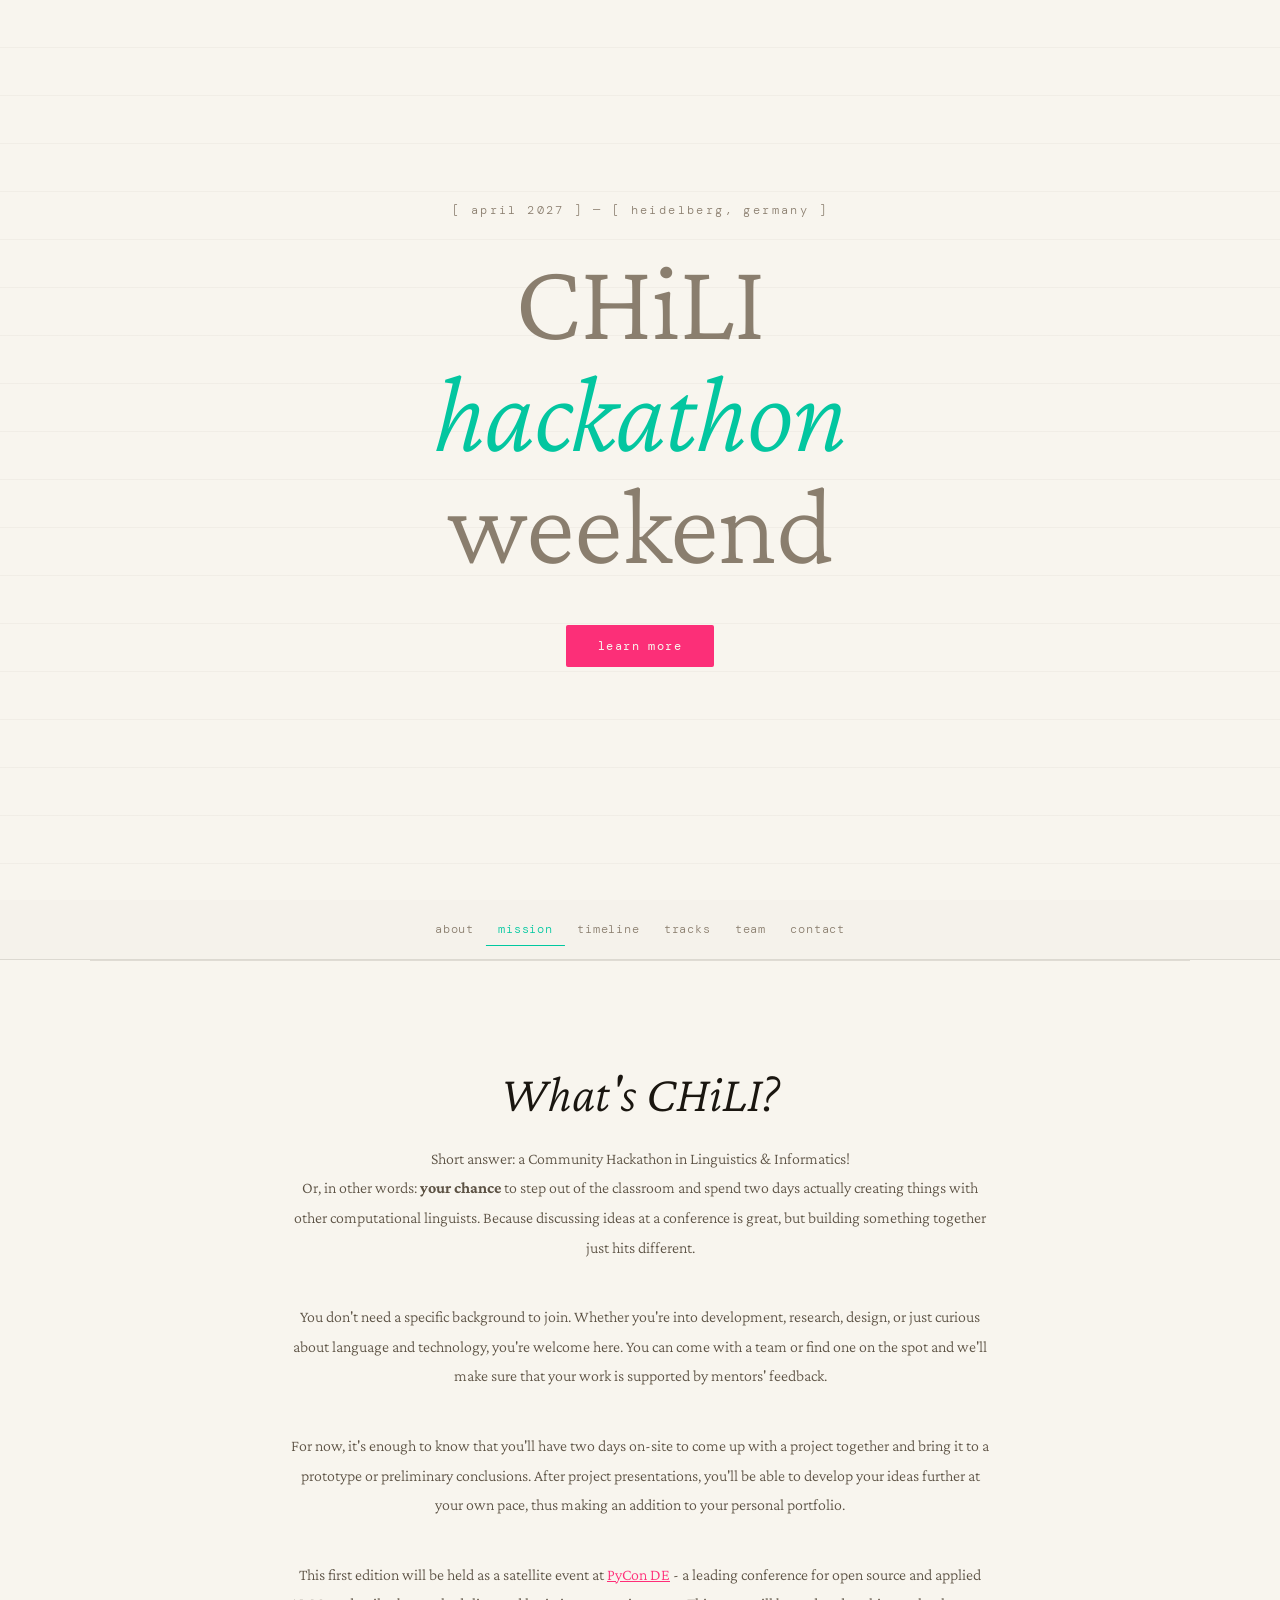
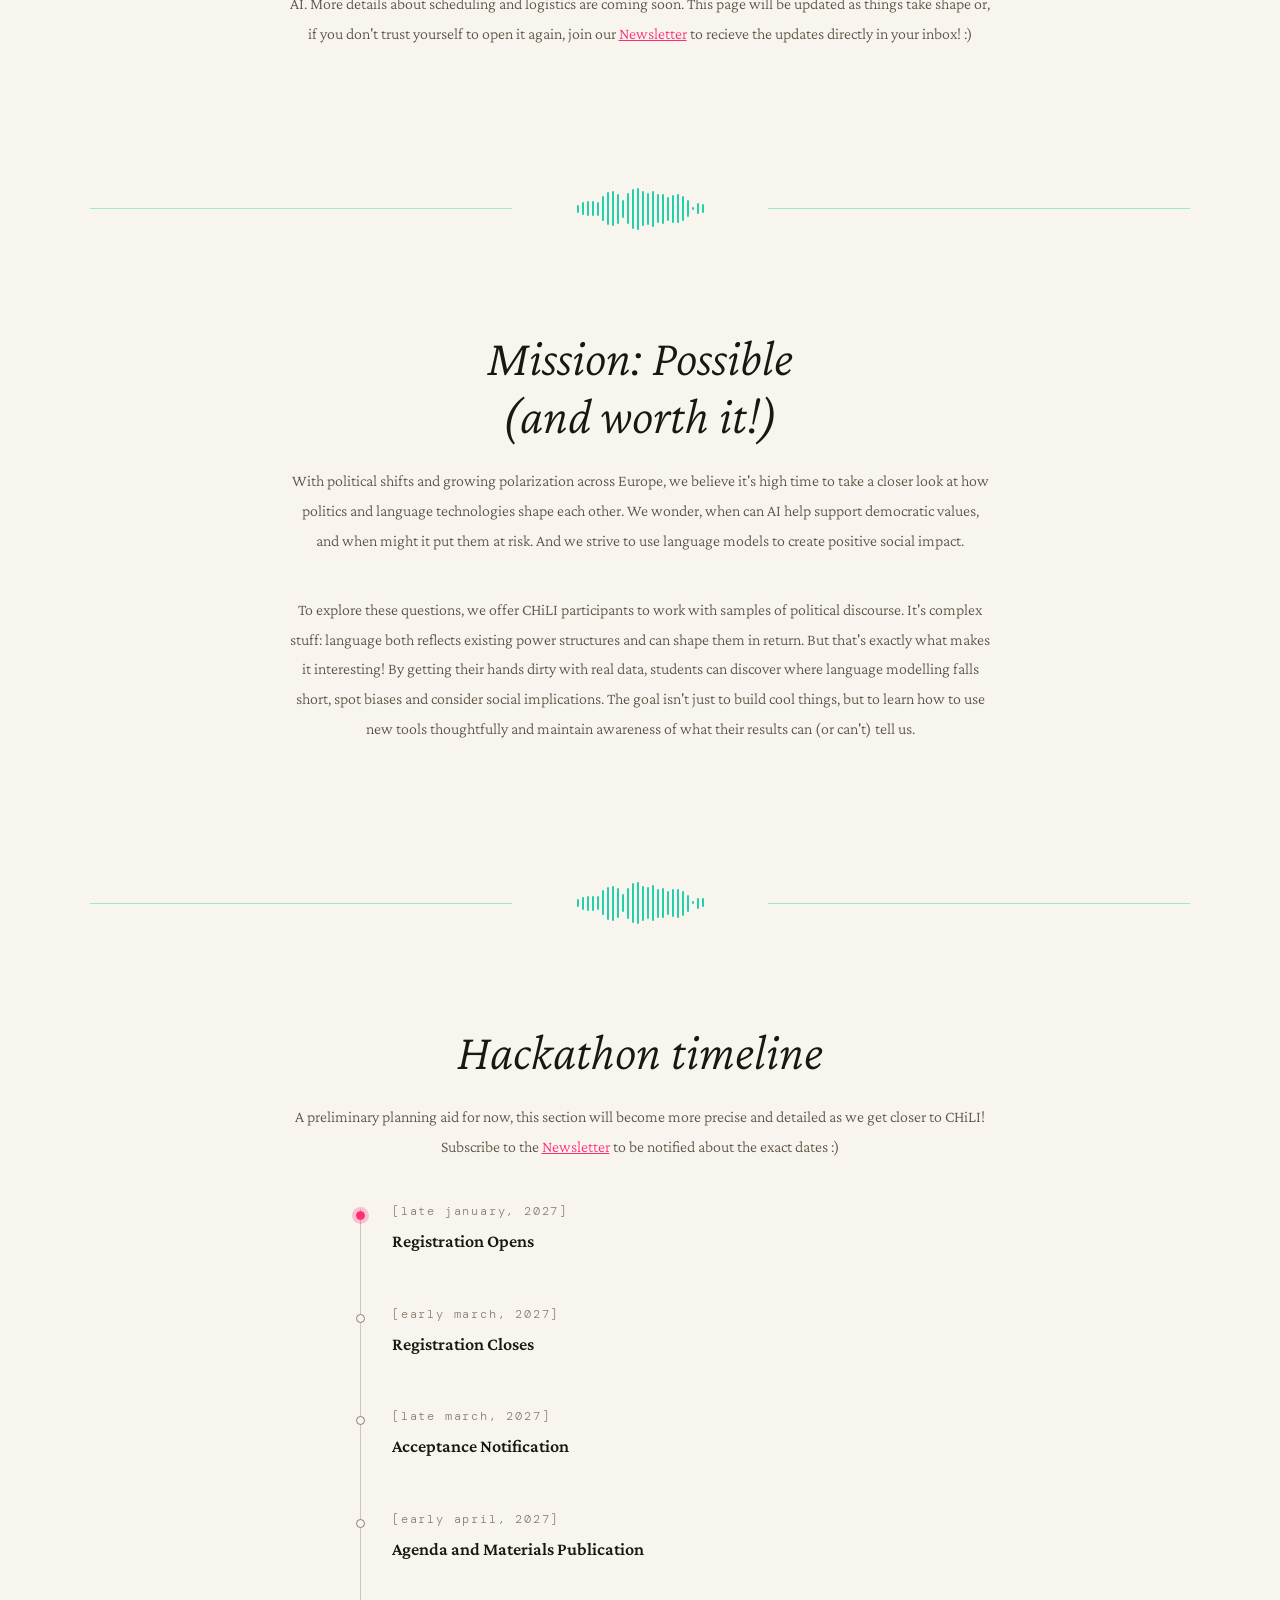
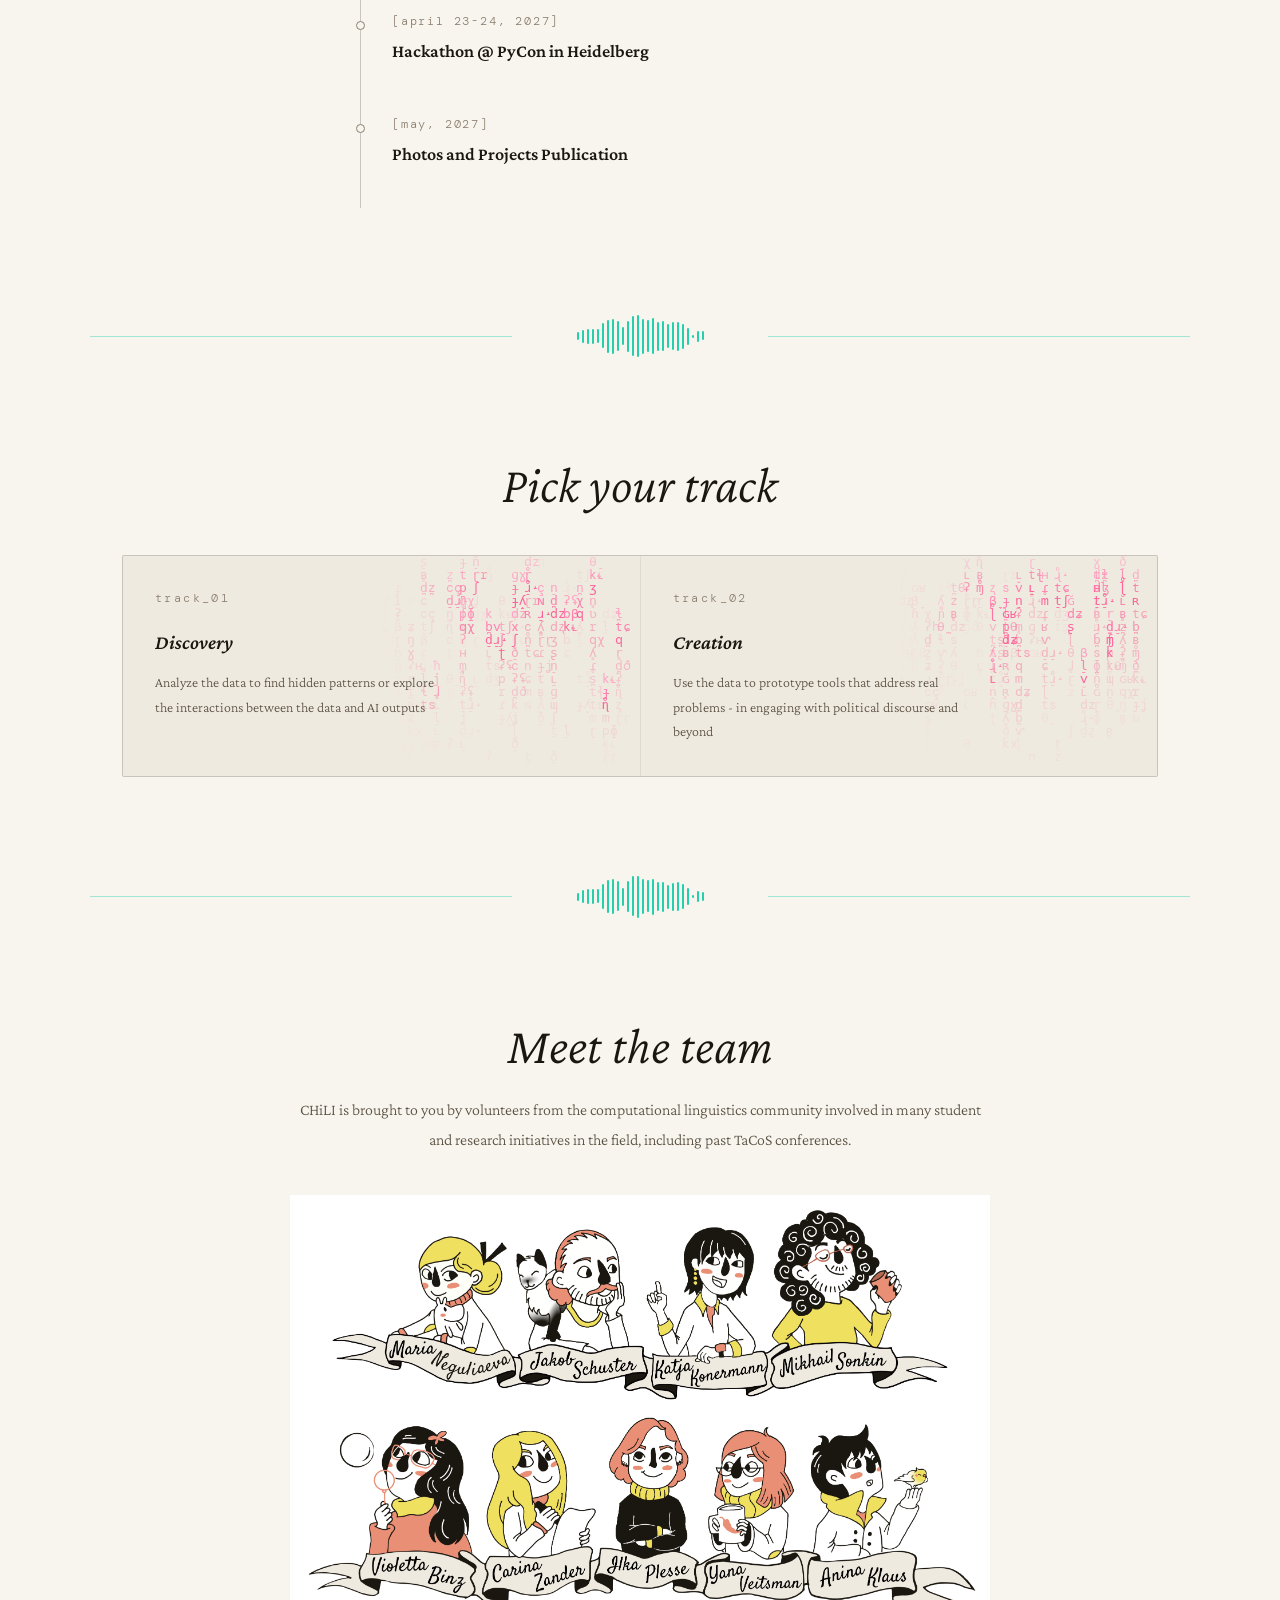
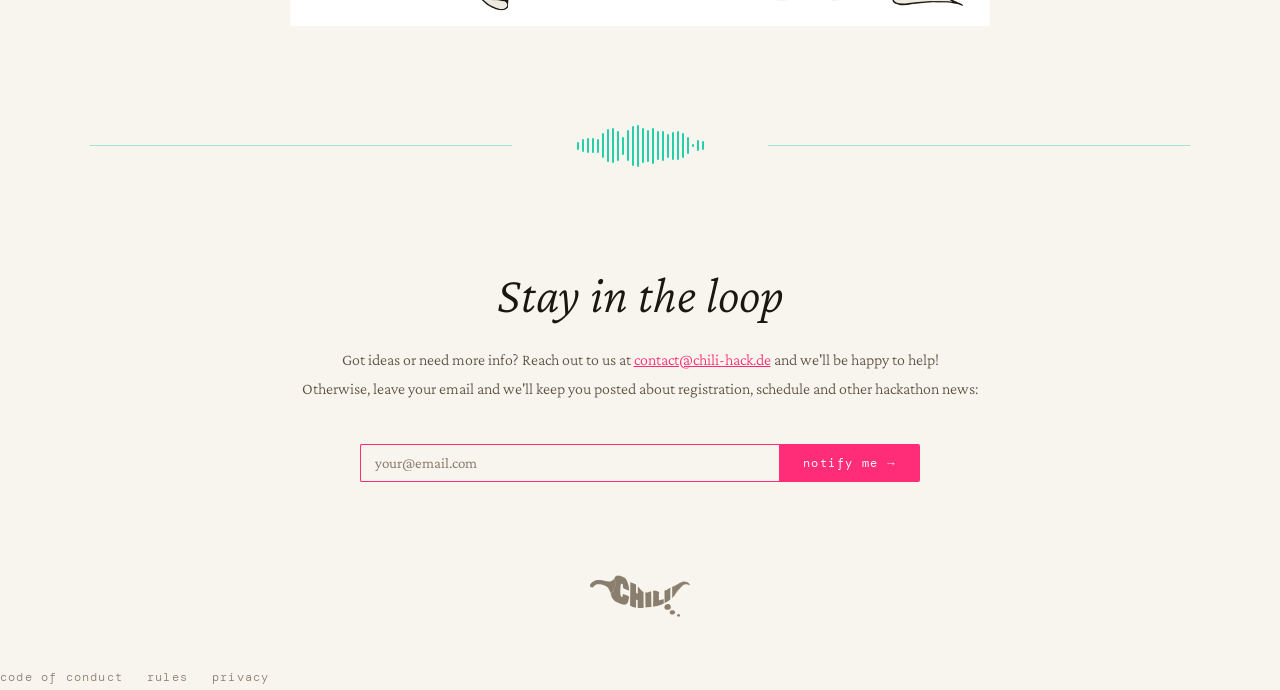
==== index.html @ 37ea011d "Element spacing" ====
<!DOCTYPE html>
<html lang="en">
<head>
<meta charset="UTF-8">
<meta name="viewport" content="width=device-width, initial-scale=1.0">
<title>CHILI 2027</title>
<link rel="icon" type="image/x-icon" href="images/favicon.png">
<link href="https://fonts.googleapis.com/css2?family=Crimson+Pro:ital,wght@0,300;0,400;0,600;1,300;1,400;1,600&family=DM+Mono:wght@300;400;500&display=swap" rel="stylesheet">
<link href="style.css" rel="stylesheet">
</head>
<body>
<!-- HERO -->
<div id="hero-landscape">
  <canvas id="waveCanvasLandscape"></canvas>

  <div class="hero-eyebrow">
    <span class="hero-eyebrow-text">[ April 2027 ] — [ Heidelberg, Germany ]</span>
  </div>
  <h1 class="hero-title-landscape">
    <span class="light-word">CHiLI</span><br>
    <span class="accent-word">hackathon</span><br>
    <span class="light-word">weekend</span>
  </h1>
<div class="hero-buttons">
    <!--button class="btn-primary" onclick="window.open('#', '_blank')">apply now</button-->
    <button class="btn-primary" onclick="document.getElementById('about').scrollIntoView({behavior:'smooth'})">learn more</button>
  </div>

</div>
<div id="hero-portrait">
  <canvas id="waveCanvasPortrait"></canvas>

  <div class="hero-eyebrow">
    <span class="hero-eyebrow-text">[ April 2027 ]<br>[ Heidelberg, Germany ]<br><br></span>
  </div>
  <h1 class="hero-title-portrait">
    <span class="light-word">CHiLI</span><br>
    <span class="accent-word">hackathon</span><br>
    <span class="light-word">weekend</span>
  </h1>
  <br><br>
<div class="hero-buttons">
    <!--button class="btn-primary" onclick="window.open('#', '_blank')">apply now</button-->
    <button class="btn-primary" onclick="document.getElementById('about').scrollIntoView({behavior:'smooth'})">learn more</button>
  </div>

</div>

<!-- NAV -->
<nav>
  <ul class="nav-links">
    <li><a href="#about">about</a></li>
    <li><a href="#mission">mission</a></li>
    <li><a href="#timeline">timeline</a></li>
    <li><a href="#challenges">tracks</a></li>
    <li><a href="#team">team</a></li>
    <!--li><a href="#judges">judges</a></li-->
    <!--li><a href="#sponsors">sponsors</a></li-->
    <!--li><a href="#faq">faq</a></li-->
    <li><a href="#newsletter">contact</a></li>
  </ul>
</nav>

<hr class="section-divider">

<!-- ABOUT -->
<section id="about">
  <!--span class="section-label">01 — about</span-->
  <h2 class="section-title">What's CHiLI?</h2>
  <p class="section-desc">
    Short answer: a Community Hackathon in Linguistics & Informatics! </br>
    Or, in other words: <b>your chance</b> to step out of the classroom and spend two days actually creating things with other computational linguists. Because discussing ideas at a conference is great, but building something together just hits different.
  </p>
  <p class="section-desc">
    You don't need a specific background to join. Whether you're into development, research, design, or just curious about language and technology, you're welcome here. You can come with a team or find one on the spot and we'll make sure that your work is supported by mentors' feedback.
  </p>
  <!--p class="section-desc">
    The selection of hackathon tasks will allow for both application-focused and research-focused projects. At the end, teams will share what they've been working on - whether it's a working prototype or research conclusions.
  </p-->
  <p class="section-desc">
    For now, it's enough to know that you'll have two days on-site to come up with a project together and bring it to a prototype or preliminary conclusions. After project presentations, you'll be able to develop your ideas further at your own pace, thus making an addition to your personal portfolio.
  </p>
  <p class="section-desc">
    This first edition will be held as a satellite event at <a class="text-link" href="https://pycon.de/">PyCon DE</a> - a leading conference for open source and applied AI. More details about scheduling and logistics are coming soon. This page will be updated as things take shape or, if you don't trust yourself to open it again, join our <a class="text-link" href="#newsletter">Newsletter</a> to recieve the updates directly in your inbox! :)
  </p>
</section>

<div class="wave-divider"><span class="wave-divider-line"></span><div class="wave-divider-bars"></div><span class="wave-divider-line"></span></div>

<!-- MISSION -->
<section id="mission">
  <!--span class="section-label">01 — about</span-->
  <h2 class="section-title">Mission: Possible<br>(and worth it!)</h2>
  <p class="section-desc">
    With political shifts and growing polarization across Europe, we believe it's high time to take a closer look at how politics and language technologies shape each other. We wonder, when can AI help support democratic values, and when might it put them at risk. And we strive to use language models to create positive social impact. 
  </p>
  <p class="section-desc">
    To explore these questions, we offer CHiLI participants to work with samples of political discourse. It's complex stuff: language both reflects existing power structures and can shape them in return. But that's exactly what makes it interesting! By getting their hands dirty with real data, students can discover where language modelling falls short, spot biases and consider social implications. The goal isn't just to build cool things, but to learn how to use new tools thoughtfully and maintain awareness of what their results can (or can't) tell us.
  </p>
</section>

<div class="wave-divider"><span class="wave-divider-line"></span><div class="wave-divider-bars"></div><span class="wave-divider-line"></span></div>


<!-- WHO -->
<!--section id="who">
  <span class="section-label">02 — who can participate</span>
  <h2 class="section-title">Built for builders<br><em style="font-weight:300;color:var(--muted2)">of all kinds</em></h2>
  <p class="section-desc">We welcome anyone passionate about language and technology. No prior hackathon experience required.</p>
  <div class="who-cards">
    <div class="who-card">
      <div class="who-card-glyph">/lɪŋ/</div>
      <div class="who-card-title">Linguists</div>
      <div class="who-card-desc">Phonologists, syntacticians, field workers — your domain knowledge shapes the most grounded solutions.</div>
    </div>
    <div class="who-card">
      <div class="who-card-glyph">NLP()</div>
      <div class="who-card-title">Developers</div>
      <div class="who-card-desc">ML engineers, full-stack, data scientists — bring the computational power to make ideas real.</div>
    </div>
    <div class="who-card">
      <div class="who-card-glyph">∂x/∂t</div>
      <div class="who-card-title">Researchers</div>
      <div class="who-card-desc">Academia and industry researchers who want to prototype and test ideas beyond the lab.</div>
    </div>
    <div class="who-card">
      <div class="who-card-glyph">UX ↔</div>
      <div class="who-card-title">Designers</div>
      <div class="who-card-desc">Human-centred designers who can make language technology usable by the people it serves.</div>
    </div>
  </div>
</section>

<hr class="section-divider"-->

<!-- TIMELINE -->
<section id="timeline">
  <h2 class="section-title">Hackathon timeline</h2>
  <p class="section-desc">A preliminary planning aid for now, this section will become more precise and detailed as we get closer to CHiLI! <br> Subscribe to the <a class="text-link" href="#newsletter">Newsletter</a> to be notified about the exact dates :)</p>
  <!--div class="timeline-item active">
      <div class="timeline-date">[Month DD, YYYY]</div>
      <div class="timeline-title">Team Formation Deadline</div>
      <div class="timeline-desc">Solo applicants will be matched with complementary teammates. Teams of 2–4.</div>
      <div class="timeline-badge">now open</div>
  </div-->
  <div class="timeline">
    <div class="timeline-item past">
      <div class="timeline-date">[late January, 2027]</div>
      <div class="timeline-title">Registration Opens</div>
      <!--div class="timeline-desc">Registration portal goes live. Early applicants get priority review.</div-->
    </div>
    <div class="timeline-item">
      <div class="timeline-date">[early March, 2027]</div>
      <div class="timeline-title">Registration Closes</div>
      <!--div class="timeline-desc">Final acceptance notifications sent within 5 business days.</div-->
    </div>
    <div class="timeline-item">
      <div class="timeline-date">[late March, 2027]</div>
      <div class="timeline-title">Acceptance Notification</div>
    </div>
    <div class="timeline-item">
      <div class="timeline-date">[early April, 2027]</div>
      <div class="timeline-title">Agenda and Materials Publication</div>
    </div>
    <div class="timeline-item">
      <div class="timeline-date">[April 23-24, 2027]</div>
      <div class="timeline-title">Hackathon @ PyCon in Heidelberg</div>
    </div>
    <div class="timeline-item">
      <div class="timeline-date">[May, 2027]</div>
      <div class="timeline-title">Photos and Projects Publication</div>
    </div>
  </div>
</section>

<div class="wave-divider"><span class="wave-divider-line"></span><div class="wave-divider-bars"></div><span class="wave-divider-line"></span></div>

<!-- CHALLENGES -->
<section id="challenges">
  <h2 class="section-title">Pick your track</h2>
  <!--p class="section-desc">Two challenge tracks. One 48-hour window. Teams choose one track to compete in.</p-->
  <p class="section-desc"></p> <!-- for proper spacing -->
  <div class="challenges-grid">
    <div class="challenge-card">
      <canvas class="ipa-rain-canvas" id="ipaCanvas"></canvas>
      <div class="card-content">
      <div class="challenge-num">track_01</div>
      <div class="challenge-title">Discovery</div>
      <div class="challenge-desc">Analyze the data to find hidden patterns or explore the interactions between the data and AI outputs</div>
      </div>
    </div>
    <div class="challenge-card">
      <canvas class="ipa-rain-canvas" id="ipaCanvas"></canvas>
      <div class="card-content">
      <div class="challenge-num">track_02</div>
      <div class="challenge-title">Creation</div>
      <div class="challenge-desc">Use the data to prototype tools that address real problems - in engaging with political discourse and beyond</div>
      </div>
    </div>
  </div>
</section>


<div class="wave-divider"><span class="wave-divider-line"></span><div class="wave-divider-bars"></div><span class="wave-divider-line"></span></div>

<!-- TEAM -->
<section id="team">
  <h2 class="section-title">Meet the team</h2>
  <p class="section-desc">CHiLI is brought to you by volunteers from the computational linguistics community involved in many student and research initiatives in the field, including past TaCoS conferences.</p>
  <img class="team-portrait" src="images/team.png">
</section>

<div class="wave-divider"><span class="wave-divider-line"></span><div class="wave-divider-bars"></div><span class="wave-divider-line"></span></div>

<!-- JUDGES -->
<!--section id="judges">
  <span class="section-label">05 — judges & mentors</span>
  <h2 class="section-title">Meet the panel</h2>
  <p class="section-desc">Industry leaders who will mentor teams during the event and evaluate final submissions.</p>
  <div class="judges-grid">
    <div class="judge-card">
      <div class="judge-avatar">AB</div>
      <div class="judge-name">[Name]</div>
      <div class="judge-role">[Title]</div>
      <div class="judge-company">[Company]</div>
    </div>
    <div class="judge-card">
      <div class="judge-avatar">CD</div>
      <div class="judge-name">[Name]</div>
      <div class="judge-role">[Title]</div>
      <div class="judge-company">[Company]</div>
    </div>
    <div class="judge-card">
      <div class="judge-avatar">EF</div>
      <div class="judge-name">[Name]</div>
      <div class="judge-role">[Title]</div>
      <div class="judge-company">[Company]</div>
    </div>
    <div class="judge-card">
      <div class="judge-avatar">GH</div>
      <div class="judge-name">[Name]</div>
      <div class="judge-role">[Title]</div>
      <div class="judge-company">[Company]</div>
    </div>
    <div class="judge-card">
      <div class="judge-avatar">IJ</div>
      <div class="judge-name">[Name]</div>
      <div class="judge-role">[Title]</div>
      <div class="judge-company">[Company]</div>
    </div>
  </div>
</section>

<div class="wave-divider"><span class="wave-divider-line"></span><div class="wave-divider-bars"></div><span class="wave-divider-line"></span></div-->

<!-- SPONSORS -->
<!--section id="sponsors">
  <h2 class="section-title">Made possible by</h2>
  <p class="section-desc">Interested in sponsoring? <a href="mailto:sponsors@event.com" style="color:var(--accent);text-decoration:none;">Get in touch →</a></p>
  <div class="judges-grid">
    <div class="judge-card">
      <div class="judge-avatar">A</div>
      <div class="judge-name">[Sponsor Name]</div>
      <div class="judge-role">[Sub title]</div>
      <div class="judge-company"><a href="#" style="color:var(--accent);text-decoration:none;">website →</a></div>
    </div>
    <div class="judge-card">
      <div class="judge-avatar">B</div>
      <div class="judge-name">[Sponsor Name]</div>
      <div class="judge-role">[Sub title]</div>
      <div class="judge-company"><a href="#" style="color:var(--accent);text-decoration:none;">website →</a></div>
    </div>
    <div class="judge-card">
      <div class="judge-avatar">C</div>
      <div class="judge-name">[Sponsor Name]</div>
      <div class="judge-role">[Sub title]</div>
      <div class="judge-company"><a href="#" style="color:var(--accent);text-decoration:none;">website →</a></div>
    </div>
    <div class="judge-card">
      <div class="judge-avatar">D</div>
      <div class="judge-name">[Sponsor Name]</div>
      <div class="judge-role">[Sub title]</div>
      <div class="judge-company"><a href="#" style="color:var(--accent);text-decoration:none;">website →</a></div>
    </div>
  </div>
</section>

<div class="wave-divider"><span class="wave-divider-line"></span><div class="wave-divider-bars"></div><span class="wave-divider-line"></span></div-->

<!-- FAQ -->
<!--section id="faq">
  <h2 class="section-title">Questions</h2>
  <div class="faq-block">
  <ul class="faq-list">
    <details><summary class="faq-q">Is this event free to attend?</summary><p class="faq-a">Yes — participation is completely free. Food, drinks, and swag will be provided for the duration of the event.</p></details>
    <details><summary class="faq-q">Who can participate?</summary><p class="faq-a">Anyone [describe eligibility — e.g. students, professionals, global, age limit]. No prior hackathon experience needed.</p></details>
    <details><summary class="faq-q">What's the team size?</summary><p class="faq-a">Teams of 2 to 4 participants. Solo participants will have the option to join a team during the team-building session at kickoff.</p></details>
    <details><summary class="faq-q">Can I work on a pre-existing project?</summary><p class="faq-a">No — all work must start after the opening ceremony. You may use open-source libraries and frameworks, but the core project must be new.</p></details>
    <details><summary class="faq-q">Is there travel reimbursement?</summary><p class="faq-a">[Yes/No/Partial] — [details on reimbursement policy and how to apply if applicable].</p></details>
    <details><summary class="faq-q">What should I bring?</summary><p class="faq-a">Your laptop, charger, headphones, and any hardware you'd like to work with. Overnight sleeping arrangements [are/are not] available — bring a pillow and blanket if you plan to stay.</p></details>
    <details><summary class="faq-q">How will projects be judged?</summary><p class="faq-a">Projects are scored on: Technical implementation · Impact & novelty · Design & UX · Presentation quality. Judges will review all submissions before live demos from the top teams.</p></details>
    <details><summary class="faq-q">Still have questions?</summary><p class="faq-a">Reach out at <a href="mailto:hello@event.com" style="color:var(--accent);text-decoration:none;">hello@event.com</a> or join our community channel [link].</p></details>
  </ul></div>
</section>

<div class="wave-divider"><span class="wave-divider-line"></span><div class="wave-divider-bars"></div><span class="wave-divider-line"></span></div-->

<!-- Newsletter -->
<section id="newsletter" class="final_section">
  <h2 class="section-title">Stay in the loop</h2>
  <p class="section-desc">
    Got ideas or need more info? Reach out to us at <u><a class="text-link">contact@chili-hack.de</a></u> and we'll be happy to help!
    <br>
    Otherwise, leave your email and we'll keep you posted about registration, schedule and other hackathon news:
  </p>
  <form action="https://app.keila.io/forms/nfrm_K36m8jRw" class="newsletter-form" action="https://formspree.io/f/xxxxxxxx" method="POST">
    <input class="newsletter-input" autocomplete="email" id="contact_email" name="contact[email]" placeholder="your@email.com" type="email" required/>
    <button class="newsletter-btn" type="submit">notify me →</button>
  </form>
</section>

<!-- FOOTER-->
<div><img class="footer-logo" src = "images/logo_footer.svg"></div>
<footer-logo>
  <ul class="footer-links">
    <li><a href="#">code of conduct</a></li>
    <li><a href="#">rules</a></li>
    <li><a href="#">privacy</a></li>
  </ul>
</footer-logo>
<script src="./script.js"></script>
</body>
</html>
---- style.css ----
*, *::before, *::after { box-sizing: border-box; margin: 0; padding: 0; }

:root {
    --bg:      #f8f5ee;
    --bg2:     #efeae0;
    --bg3:     #e8e2d6;
    --surface: #e2dccf;
    --border:        rgba(60,50,35,0.13);
    --border-bright: rgba(60,50,35,0.24);
    --accent:  #00c8a0;
    --accent2: #ff2d78;
    --accent-dim: rgba(0,200,160,0.12);
    --accent-glow: rgba(0,200,160,0.25);
    --accent2-glow: rgba(255, 45, 120,0.25);
    --text:    #1a1610;
    --muted:   #8a7e6e;
    --muted2:  #5c5244;
    --font-head: 'Crimson Pro', Georgia, serif;
    --font-mono: 'DM Mono', monospace;
}

html { scroll-behavior: smooth; font-size: 16px; }

body {
    background: var(--bg);
    color: var(--text);
    font-family: var(--font-head);
    font-weight: 300;
    line-height: 1.75;
    overflow-x: hidden;
}

/* ── NAV ── */
nav {
    position: sticky;
    top: 0;
    z-index: 100;
    padding: 0 2rem;
    height: 60px;
    display: flex;
    align-items: center;
    justify-content: space-between;
    background: rgba(245,242,235,1);
    backdrop-filter: blur(14px);
    border-bottom: 1px solid var(--border);
}

.nav-logo {
    font-family: var(--font-head);
    font-size: 17px;
    font-weight: 600;
    font-style: italic;
    color: var(--text);
    letter-spacing: 0.01em;
}

.nav-logo span {
    font-family: var(--font-mono);
    font-style: normal;
    font-size: 12px;
    color: var(--accent);
    letter-spacing: 0.06em;
    margin-left: 6px;
    vertical-align: middle;
}

.nav-links {
    display: flex;
    gap: 0;
    list-style: none;
    position: absolute;
    left: 50%;
    transform: translateX(-50%);
}

.nav-links a {
    display: block;
    padding: 5px 12px;
    font-family: var(--font-mono);
    font-size: 12px;
    letter-spacing: 0.07em;
    text-transform: lowercase;
    text-decoration: none;
    color: var(--muted);
    border-bottom: 1.5px solid transparent;
    transition: color 0.2s, border-color 0.2s;
}

.nav-links a:hover { color: var(--text); border-bottom-color: var(--border-bright); }
.nav-links a.active { color: var(--accent); border-bottom-color: var(--accent); }

/* ── HERO ── */
#hero-landscape {
    min-height: 100vh;
    display: flex;
    flex-direction: column;
    justify-content: center;
    align-items: center;
    text-align: center;
    padding: 30px 2rem 4rem;
    position: relative;
    overflow: hidden;
}

/* faint ruled-paper lines */
#hero-landscape::before {
    content: '';
    position: absolute;
    inset: 0;
    background-image: repeating-linear-gradient(
    transparent,
    transparent 47px,
    var(--border) 48px
    );
    opacity: 0.6;
    pointer-events: none;
}

#hero-portrait {
    --wave-reach: 10.5rem;
    min-height: 100vh;
    display: none;
    flex-direction: column;
    justify-content: center;
    align-items: center;
    text-align: center;
    padding: 30px 2rem 4rem;
    position: relative;
    overflow: hidden;
}

/* faint ruled-paper lines */
#hero-portrait::before {
    content: '';
    position: absolute;
    inset: 0;
    background-image: repeating-linear-gradient(
    transparent,
    transparent 47px,
    var(--border) 48px
    );
    opacity: 0.6;
    pointer-events: none;
}

/* waveform canvas sits behind content, positioned by JS to match title */
#waveCanvasLandscape {
    mask-image: radial-gradient(ellipse 40% 60% at 50% 50%, rgba(0,0,0,0.07) 48%, black 70%);
    position: absolute;
    left: 0;
    pointer-events: none;
}

#waveCanvasPortrait {
    position: absolute;
    left: 0;
    pointer-events: none;
}

.hero-eyebrow {
    position: relative;
    display: flex;
    align-items: center;
    gap: 16px;
    margin-bottom: 1.5rem;
}

.hero-eyebrow-line {
    height: 1px;
    width: 48px;
    background: var(--border-bright);
}

.hero-eyebrow-text {
    font-family: var(--font-mono);
    font-size: 12px;
    letter-spacing: 0.2em;
    text-transform: lowercase;
    color: var(--muted);
}

.hero-title-landscape {
    position: relative;
    font-family: var(--font-head);
    font-size: clamp(3.8rem, 10vw, 7.0rem);
    font-weight: 300;
    font-style: italic;
    line-height: 1.0;
    letter-spacing: -0.01em;
    margin-bottom: 2.75rem;
    color: var(--text);
}

.hero-title-portrait {
    position: relative;
    font-family: var(--font-head);
    font-size: clamp(3.8rem, 10vw, 7.0rem);
    font-weight: 300;
    font-style: italic;
    line-height: 1.0;
    letter-spacing: -0.01em;
    margin: var(--wave-reach) 0;
    color: var(--text);
}

#hero-portrait .hero-eyebrow { margin-bottom: 0; }

.hero-title-landscape .accent-word {
    color: var(--accent);
    font-weight: 300;
}

.hero-title-landscape .light-word {
    color: var(--muted);
    font-weight: 300;
    font-style: normal
}

.hero-title-portrait .accent-word {
    color: var(--accent);
    font-weight: 300;
}

.hero-title-portrait .light-word {
    color: var(--muted);
    font-weight: 300;
    font-style: normal
}

.hero-sub {
    position: relative;
    font-family: var(--font-head);
    font-size: 18px;
    font-weight: 300;
    color: var(--muted2);
    max-width: 520px;
    margin: 0 auto 2.5rem;
    line-height: 1.7;
}

.hero-meta {
    position: relative;
    display: flex;
    gap: 0;
    justify-content: center;
    margin-bottom: 2.5rem;
    flex-wrap: wrap;
    border: 1px solid var(--border);
    background: rgba(245,242,235,0.7);
    border-radius: 2px;
    overflow: hidden;
}

.hero-meta-item {
    text-align: center;
    padding: 1rem 2.2rem;
    border-right: 1px solid var(--border);
}
.hero-meta-item:last-child { border-right: none; }

.hero-meta-label {
    font-family: var(--font-mono);
    font-size: 12px;
    letter-spacing: 0.15em;
    text-transform: lowercase;
    color: var(--muted);
    display: block;
    margin-bottom: 5px;
}

.hero-meta-value {
    font-family: var(--font-head);
    font-size: 22px;
    font-weight: 600;
    font-style: italic;
    color: var(--text);
    line-height: 1;
}

.hero-buttons {
    position: relative;
    display: flex;
    gap: 12px;
    justify-content: center;
    flex-wrap: wrap;
}

.btn-primary {
    font-family: var(--font-mono);
    font-size: 12px;
    letter-spacing: 0.12em;
    text-transform: lowercase;
    padding: 13px 32px;
    background: var(--accent2);
    color: var(--bg);
    border: none;
    border-radius: 2px;
    cursor: pointer;
    font-weight: 400;
    transition: opacity 0.2s;
}
.btn-primary:hover { opacity: 0.85; }

@keyframes scrollDrop {
    0%,100% { opacity: 0.3; transform: scaleY(1); }
    50% { opacity: 0.9; transform: scaleY(1.15); }
}

/* ── WAVE DIVIDER ── */
.wave-divider {
    display: flex;
    align-items: center;
    max-width: 1100px;
    margin: 0 auto;
    height: 32px;
    position: relative;
}

.wave-divider-line {
    flex: 1;
    height: 1px;
    background: var(--accent);
    opacity: 0.35;
}

.wave-divider-bars {
    width: auto;
    min-width: 20vw;
    height: 32px;
    display: flex;
    align-items: center;
    justify-content: center;
    gap: 3px;
    flex-shrink: 0;
}

.wave-divider-bar {
    width: 2px;
    flex-shrink: 0;
    background: var(--accent);
    border-radius: 1px;
    transform-origin: center;
    opacity: 0.85;
    animation-name: waveBarGrow;
    animation-timing-function: ease-in-out;
    animation-iteration-count: 1;
    animation-fill-mode: forwards;
    animation-play-state: paused;
}

.wave-divider.triggered .wave-divider-bar {
    animation-play-state: running;
}

@keyframes waveBarGrow {
    0%   { transform: scaleY(1); }
    50%  { transform: scaleY(1.4); }
    100% { transform: scaleY(1); }
}

/* ── ACCENT DIVIDER ── */
.section-divider {
    border: none;
    max-width: 1100px;
    margin: 0 auto;
    height: 1px;
    background: var(--border);
    position: relative;
    overflow: visible;
}

/* ── SECTIONS ── */
section {
    padding: 6.5rem 2rem;
    max-width: 1100px;
    margin: 0 auto;
    text-align: center;
}

.final_section{
    padding: 6.5rem 2rem 3rem;
}

.section-title {
    font-family: var(--font-head);
    font-size: clamp(2rem, 4vw, 3.2rem);
    font-weight: 300;
    font-style: italic;
    line-height: 1.15;
    margin-bottom: 1.25rem;
    color: var(--text);
}

.section-desc {
    font-family: var(--font-head);
    font-size: 16px;
    font-weight: 300;
    color: var(--muted2);
    max-width: 700px;
    line-height: 1.85;
    margin-bottom: 2.5rem;
    margin-left: auto;
    margin-right: auto;
}

.team-portrait {
    width: 100%;
    max-width: 700px;
    height: auto;
    display: block;
    margin-left: auto;
    margin-right: auto;
}

.text-link {
    color: var(--accent2);
}

/* ── ABOUT ── */
.about-grid {
    display: grid;
    grid-template-columns: 1fr 1fr;
    gap: 3.5rem;
    align-items: start;
}

.about-body {
    font-family: var(--font-head);
    font-size: 16px;
    font-weight: 300;
    color: var(--muted2);
    line-height: 1.85;
    text-align: left;
}

.about-stat-grid {
    display: grid;
    grid-template-columns: 1fr 1fr;
    gap: 1px;
    background: var(--border);
    border: 1px solid var(--border);
    border-radius: 2px;
    overflow: hidden;
}

.about-stat {
    background: var(--bg2);
    padding: 1.75rem;
    transition: background 0.2s;
}

.about-stat:hover { background: var(--bg3); }

.about-stat-num {
    font-family: var(--font-head);
    font-size: 3rem;
    font-weight: 300;
    font-style: italic;
    color: var(--text);
    line-height: 1;
    margin-bottom: 4px;
}

.about-stat-num span { color: var(--accent); font-style: normal; font-family: var(--font-mono); font-size: 0.55em; }

.about-stat-label {
    font-family: var(--font-mono);
    font-size: 10px;
    letter-spacing: 0.1em;
    color: var(--muted);
    text-transform: lowercase;
}

/* ── WHO ── */
.who-cards {
    display: grid;
    grid-template-columns: repeat(auto-fit, minmax(200px, 1fr));
    gap: 1px;
    background: var(--border);
    border: 1px solid var(--border);
    border-radius: 2px;
    overflow: hidden;
}

.who-card {
    background: var(--bg2);
    padding: 2rem 1.75rem;
    transition: background 0.2s;
    border-left: 2px solid transparent;
}

.who-card:hover {
    background: var(--bg3);
    border-left-color: var(--accent);
}

.who-card-glyph {
    font-family: var(--font-mono);
    font-size: 12px;
    color: var(--accent);
    letter-spacing: 0.1em;
    margin-bottom: 1rem;
    opacity: 0.7;
}

.who-card-title {
    font-family: var(--font-head);
    font-size: 18px;
    font-weight: 600;
    font-style: italic;
    margin-bottom: 8px;
    color: var(--text);
}

.who-card-desc {
    font-family: var(--font-head);
    font-size: 14px;
    font-weight: 300;
    color: var(--muted2);
    line-height: 1.7;
}

/* ── TIMELINE ── */

.timeline {
    position: relative;
    /*padding-left: 2rem;*/
    text-align: left;

    max-width: 560px;
    margin-left: auto;
    margin-right: auto;
}

.timeline::before {
    content: '';
    position: absolute;
    left: 0;
    top: 8px;
    bottom: 8px;
    width: 1px;
    background: var(--border-bright);
}

.timeline-item {
    position: relative;
    padding: 0 0 2.5rem 2rem;
}

.timeline-item::before {
    content: '';
    position: absolute;
    left: -4px;
    top: 10px;
    width: 9px;
    height: 9px;
    border-radius: 50%;
    background: var(--bg);
    border: 1px solid var(--muted);
    transition: border-color 0.2s, background 0.2s;
}

.timeline-item:hover::before { border-color: var(--accent); }

.timeline-item.active::before {
    background: var(--accent);
    border-color: var(--accent);
    box-shadow: 0 0 0 4px var(--accent-glow);
}

.timeline-item.past::before {
    background: var(--accent2);
    border-color: var(--accent2);
    box-shadow: 0 0 0 4px var(--accent2-glow);
}

.timeline-date {
    font-family: var(--font-mono);
    font-size: 12px;
    letter-spacing: 0.15em;
    text-transform: lowercase;
    color: var(--muted);
    margin-bottom: 4px;
}

.timeline-title {
    font-family: var(--font-head);
    font-size: 18px;
    font-weight: 600;
    color: var(--text);
    margin-bottom: 6px;
}

.timeline-desc {
    font-family: var(--font-head);
    font-size: 14px;
    font-weight: 300;
    color: var(--muted2);
    line-height: 1.7;
}

.timeline-badge {
    display: inline-flex;
    align-items: center;
    gap: 6px;
    font-family: var(--font-mono);
    font-size: 12px;
    letter-spacing: 0.12em;
    text-transform: lowercase;
    padding: 3px 10px;
    border-radius: 1px;
    margin-top: 8px;
    background: var(--accent-dim);
    color: var(--accent);
    border: 1px solid rgba(0,200,160,0.3);
}

.timeline-badge::before {
    content: '';
    width: 5px;
    height: 5px;
    border-radius: 50%;
    background: var(--accent);
    animation: pulse 2s ease-in-out infinite;
}

@keyframes pulse {
    0%,100% { opacity: 1; transform: scale(1); }
    50% { opacity: 0.5; transform: scale(0.7); }
}

/* ── CHALLENGES ── */
.ipa-rain-canvas {
    position: absolute;
    top: 0;
    right: 0;
    pointer-events: none;
    z-index: 0;
}

.card-content {
    position: relative;
    z-index: 1;
    max-width: 65%;           /* push text away from the rain */
}

.challenges-grid {
    display: grid;
    grid-template-columns: repeat(auto-fit, minmax(280px, 1fr));
    gap: 1px;
    background: var(--border);
    border: 1px solid var(--border);
    border-radius: 2px;
    overflow: hidden;
}

.challenge-card {
    background: var(--bg2);
    overflow: hidden;
    padding: 2rem;
    transition: background 0.2s;
    cursor: default;
    position: relative;
    text-align: left;
}

.challenge-card:hover { background: var(--bg3); }

.challenge-card:hover .challenge-num { color: var(--accent2); }

.challenge-num {
    font-family: var(--font-mono);
    font-size: 12px;
    letter-spacing: 0.2em;
    color: var(--muted);
    margin-bottom: 1rem;
    transition: color 0.2s;
}

.challenge-title {
    font-family: var(--font-head);
    font-size: 20px;
    font-weight: 600;
    font-style: italic;
    margin-bottom: 10px;
    color: var(--text);
}

.challenge-desc {
    font-family: var(--font-head);
    font-size: 14px;
    font-weight: 300;
    color: var(--muted2);
    line-height: 1.75;
}

.challenge-tags {
    display: flex;
    flex-wrap: wrap;
    gap: 6px;
    margin-top: 1.25rem;
}

.challenge-tag {
    font-family: var(--font-mono);
    font-size: 12px;
    letter-spacing: 0.1em;
    text-transform: lowercase;
    padding: 3px 10px;
    border: 1px solid var(--border-bright);
    border-radius: 1px;
    color: var(--muted2);
    transition: border-color 0.2s, color 0.2s;
}

.challenge-card:hover .challenge-tag {
    border-color: rgba(0,200,160,0.25);
    color: var(--muted2);
}

/* ── PRIZES ── */
.prizes-row {
    display: grid;
    grid-template-columns: 1.6fr 1fr 1fr;
    gap: 1px;
    background: var(--border);
    border: 1px solid var(--border);
    border-radius: 2px;
    overflow: hidden;
    margin-bottom: 1px;
}

.prize-card {
    background: var(--bg2);
    padding: 2.5rem 2rem;
    position: relative;
}

.prize-card.first {
    background: var(--bg3);
    border-top: 2px solid var(--accent);
}

.prize-rank {
    font-family: var(--font-mono);
    font-size: 12px;
    letter-spacing: 0.2em;
    text-transform: lowercase;
    color: var(--muted);
    margin-bottom: 1rem;
    display: block;
}

.prize-card.first .prize-rank { color: var(--accent); }

.prize-amount {
    font-family: var(--font-head);
    font-size: 3.2rem;
    font-weight: 300;
    font-style: italic;
    line-height: 1;
    color: var(--text);
    margin-bottom: 4px;
}

.prize-card.first .prize-amount { color: var(--accent); }

.prize-desc {
    font-family: var(--font-head);
    font-size: 13px;
    font-weight: 300;
    color: var(--muted2);
    margin-top: 12px;
    line-height: 1.75;
}

/* ── JUDGES ── */
.judges-grid {
    display: grid;
    /*grid-template-columns: repeat(auto-fit, minmax(180px, 1fr));*/
    grid-template-columns: repeat(3, 1fr);
    gap: 1px;
    background: var(--border);
    border: 1px solid var(--border);
    border-radius: 2px;
    overflow: hidden;
}

.judge-card {
    background: var(--bg2);
    padding: 2rem 1.5rem;
    transition: background 0.2s;
    align-items: center;
    display: flex; flex-direction: column;
}
.judge-card:hover { background: var(--bg3); }

.judge-avatar {
    width: 44px;
    height: 44px;
    border-radius: 2px;
    background: var(--bg3);
    border: 1px solid var(--border-bright);
    display: flex;
    align-items: center;
    justify-content: center;
    font-family: var(--font-head);
    font-size: 15px;
    font-weight: 600;
    font-style: italic;
    color: var(--accent);
    margin-bottom: 1rem;
}

.judge-name {
    font-family: var(--font-head);
    font-size: 15px;
    font-weight: 600;
    color: var(--accent2);
    margin-bottom: 1px;
}

.judge-role {
    font-family: var(--font-mono);
    font-size: 12px;
    /*font-style: italic;*/
    font-weight: 300;
    color: var(--muted2);
    margin-bottom: 4px;
}

.judge-company {
    font-family: var(--font-mono);
    font-size: 12px;
    color: var(--muted);
    letter-spacing: 0.06em;
    text-transform: lowercase;
}

/* ── SPONSORS ── */
.sponsors-tiers {
    display: flex;
    flex-direction: column;
    gap: 2px;
}

.sponsor-tier {
    background: var(--bg2);
    border: 1px solid var(--border);
    border-radius: 2px;
    overflow: hidden;
}

.sponsor-tier-header {
    padding: 10px 1.5rem;
    border-bottom: 1px solid var(--border);
    display: flex;
    align-items: center;
    gap: 10px;
}

.sponsor-tier-name {
    font-family: var(--font-mono);
    font-size: 12px;
    letter-spacing: 0.2em;
    text-transform: lowercase;
    color: var(--muted2);
}

.sponsor-tier-dot { width: 6px; height: 6px; border-radius: 50%; }
.gold .sponsor-tier-dot   { background: #9a7a20; }
.silver .sponsor-tier-dot { background: #7a8898; }
.bronze .sponsor-tier-dot { background: #8a6048; }

.sponsor-logos {
    padding: 1.5rem;
    display: flex;
    flex-wrap: wrap;
    gap: 1rem;
    align-items: center;
}

.sponsor-logo-placeholder {
    height: 36px;
    border: 1px solid var(--border-bright);
    border-radius: 2px;
    padding: 0 1.5rem;
    display: flex;
    align-items: center;
    justify-content: center;
    font-family: var(--font-mono);
    font-size: 12px;
    letter-spacing: 0.12em;
    text-transform: lowercase;
    color: var(--muted);
    min-width: 120px;
    transition: border-color 0.2s, color 0.2s;
}

.gold .sponsor-logo-placeholder { min-width: 160px; height: 44px; font-size: 11px; }
.sponsor-logo-placeholder:hover { border-color: var(--muted2); color: var(--text); }

/* ── FAQ ── */
.faq-list {
    list-style: none;
    text-align: left;
    max-width: 560px;
    margin-left: auto;
    margin-right: auto;
}

.faq-q {
    font-family: var(--font-head);
    font-size: 17px;
    font-weight: 400;
    padding: 1.25rem 0;
    color: var(--text);
    cursor: pointer;
    display: flex;
    justify-content: space-between;
    align-items: center;
    gap: 1rem;
    user-select: none;
    list-style: none;
    border-bottom: 1px solid var(--border);
    transition: color 0.2s;
}
.faq-q:hover { color: var(--accent); }

.faq-q::after {
    content: '+';
    font-family: var(--font-mono);
    font-size: 16px;
    font-weight: 300;
    color: var(--muted);
    flex-shrink: 0;
    transition: transform 0.2s, color 0.2s;
}

details[open] .faq-q { color: var(--accent); border-bottom-color: transparent; }
details[open] .faq-q::after { transform: rotate(45deg); color: var(--accent); }

.faq-a {
    font-family: var(--font-head);
    font-size: 15px;
    font-weight: 300;
    color: var(--muted2);
    line-height: 1.85;
    padding: 0.5rem 0 1.5rem;
    max-width: 680px;
    border-bottom: 1px solid var(--border);
}
/* ── NEWSLETTER ── */
.newsletter-form {
    display: flex;
    gap: 0;
    max-width: 560px;
    margin: 0 auto;
}

.newsletter-input {
    flex: 1;
    background: var(--bg);
    border: 1px solid var(--accent2);
    border-right: none;
    border-radius: 2px 0 0 2px;
    padding: 10px 14px;
    font-family: var(--font-head);
    font-size: 15px;
    color: var(--text);
    outline: none;
    transition: border-color 0.2s;
}
.newsletter-input::placeholder { color: var(--muted); }

.newsletter-btn {
    font-family: var(--font-mono);
    font-size: 12px;
    letter-spacing: 0.12em;
    text-transform: lowercase;
    padding: 10px 24px;
    background: var(--accent2);
    color: var(--bg);
    border: none;
    border-radius: 0 2px 2px 0;
    cursor: pointer;
    font-weight: 400;
    white-space: nowrap;
    transition: opacity 0.2s;
}
.newsletter-btn:hover { opacity: 0.85; }

/* ── REGISTER ── */

#register {
    padding: 7rem 2rem;
    text-align: center;
    max-width: 680px;
    margin: 0 auto;
}

.register-box {
    border: 1px solid var(--border);
    border-radius: 2px;
    padding: 4rem 3rem;
    background: var(--bg2);
}

.register-form {
    display: flex;
    flex-direction: column;
    gap: 12px;
    margin-top: 2rem;
    text-align: left;
}

.form-row { display: grid; grid-template-columns: 1fr 1fr; gap: 12px; }

.form-field { display: flex; flex-direction: column; gap: 6px; }

.form-label {
    font-family: var(--font-mono);
    font-size: 12px;
    letter-spacing: 0.12em;
    text-transform: lowercase;
    color: var(--muted2);
}

.form-input {
    background: var(--bg);
    border: 1px solid var(--border-bright);
    border-radius: 2px;
    padding: 10px 14px;
    font-family: var(--font-head);
    font-size: 15px;
    color: var(--text);
    outline: none;
    transition: border-color 0.2s;
}
.form-input:focus { border-color: var(--accent); }
.form-input::placeholder { color: var(--muted); }

.form-select {
    background: var(--bg);
    border: 1px solid var(--border-bright);
    border-radius: 2px;
    padding: 10px 14px;
    font-family: var(--font-head);
    font-size: 15px;
    color: var(--text);
    outline: none;
    appearance: none;
    cursor: pointer;
}
.form-select:focus { border-color: var(--accent); }

.form-submit {
    width: 100%;
    padding: 14px;
    background: var(--accent);
    color: var(--bg);
    border: none;
    border-radius: 2px;
    font-family: var(--font-mono);
    font-size: 12px;
    font-weight: 400;
    letter-spacing: 0.12em;
    text-transform: lowercase;
    cursor: pointer;
    margin-top: 8px;
    transition: opacity 0.2s;
}
.form-submit:hover { opacity: 0.85; }

/* ── FOOTER ── */
.footer-logo {
    /*border-top: 1px solid var(--border);*/
    /*padding: 2.5rem 2rem;*/
    padding: 1rem 2rem 1rem;
    max-width: 1100px;
    margin: 0 auto;
    display: flex;
    flex-direction: column;
    align-items: center;
    gap: 1rem;
    text-align: center;
}

footer {
    border-top: 1px solid var(--border);
    padding: 2.5rem 2rem;
    padding: 1rem 2rem 1rem;
    max-width: 1100px;
    margin: 0 auto;
    display: flex;
    flex-direction: column;
    align-items: center;
    gap: 1rem;
    text-align: center;
}

.footer-links { display: flex; gap: 1.5rem; list-style: none; }

.footer-links a {
    font-family: var(--font-mono);
    font-size: 12px;
    letter-spacing: 0.1em;
    text-transform: lowercase;
    text-decoration: none;
    color: var(--muted);
    transition: color 0.2s;
}
.footer-links a:hover { color: var(--muted2); }

.footer-copy { 
    font-family: var(--font-mono); 
    font-size: 12px; 
    color: var(--muted);
}

u {
    text-decoration: underline;
    color: var(--accent2);
}

@media (max-width: 900px) {
    .judges-grid { grid-template-columns: repeat(2, 1fr); }
}

@media (max-width: 720px) {
    #hero-landscape {display: none;}
    #hero-portrait {display: flex;}
    .judges-grid { grid-template-columns: 1fr; }
    .about-grid { grid-template-columns: 1fr; }
    .prizes-row { grid-template-columns: 1fr; }
    nav { padding: 0 1rem; }
    .nav-links { display: none; }
    section { padding: 5rem 1.25rem; }
    .form-row { grid-template-columns: 1fr; }
    .register-box { padding: 2.5rem 1.5rem; }
    footer { flex-direction: column; gap: 1.5rem; text-align: center; }
    .footer-links { justify-content: center; }
}
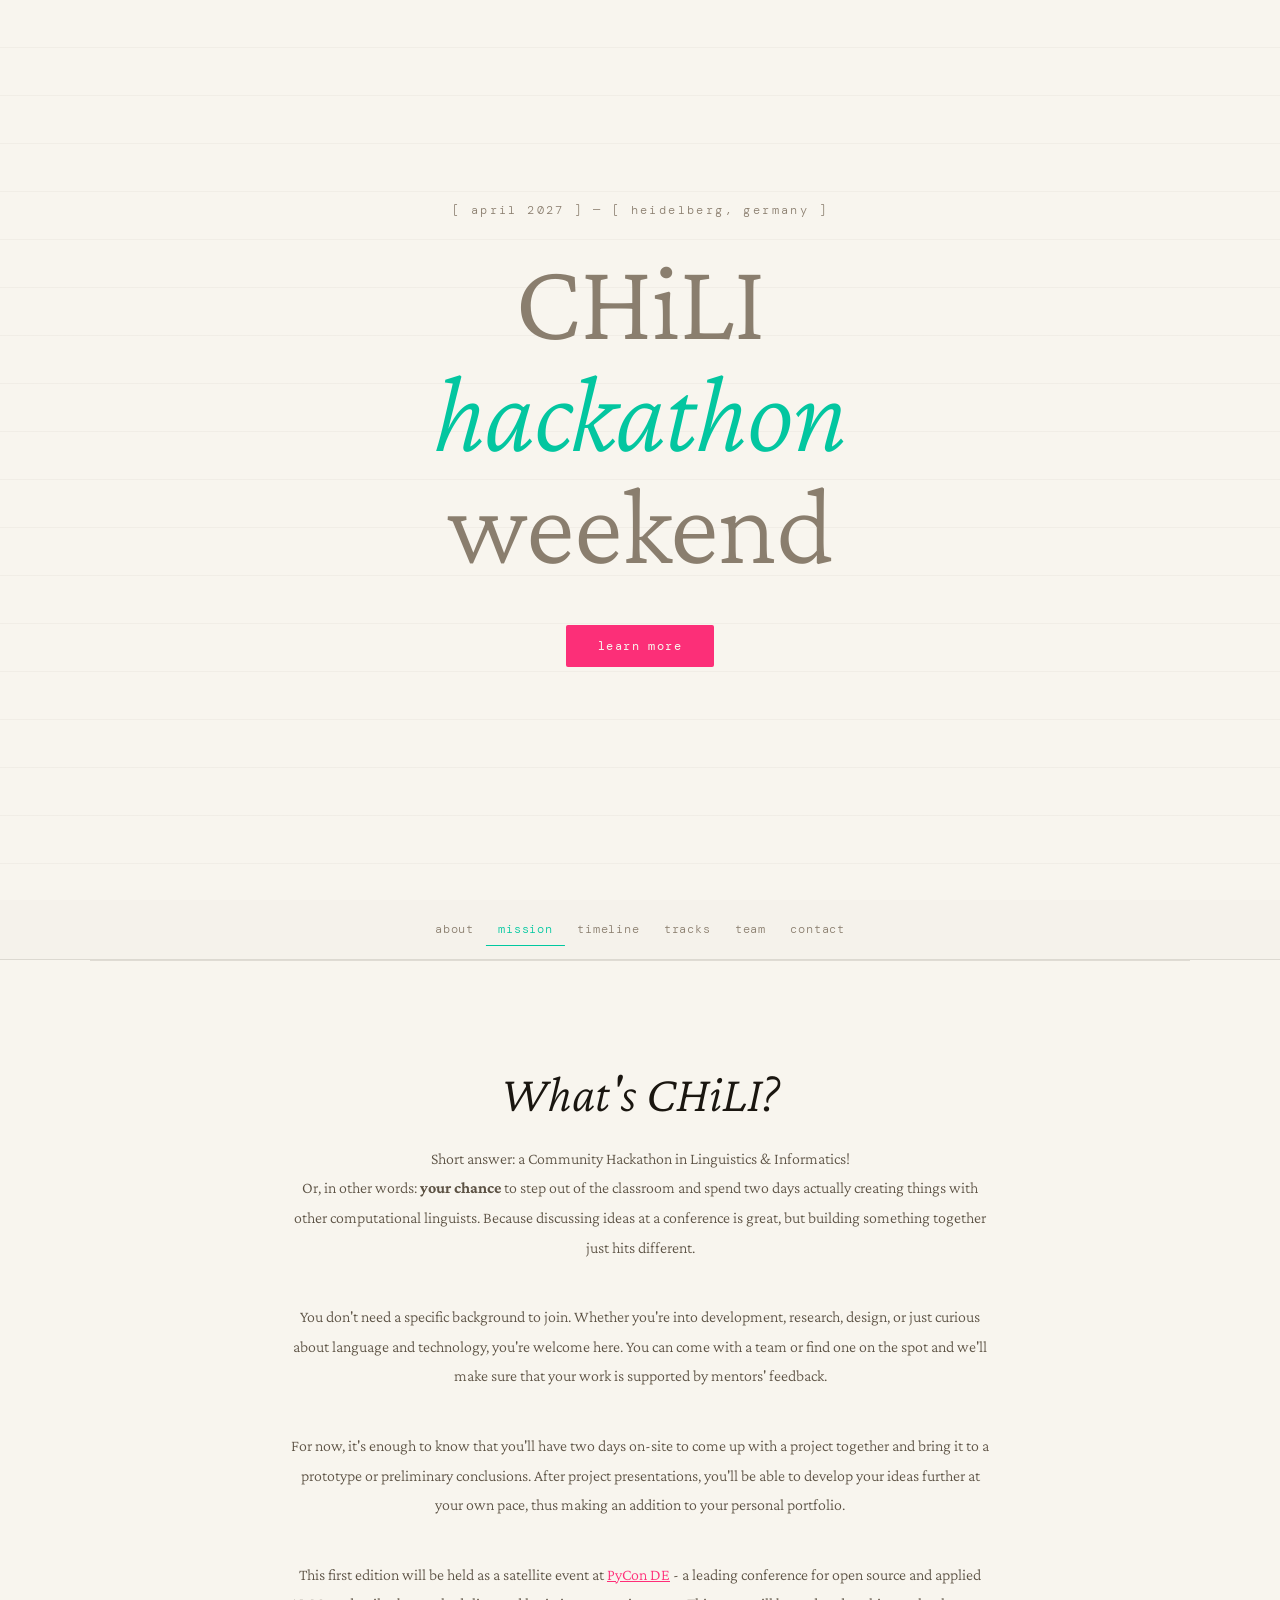
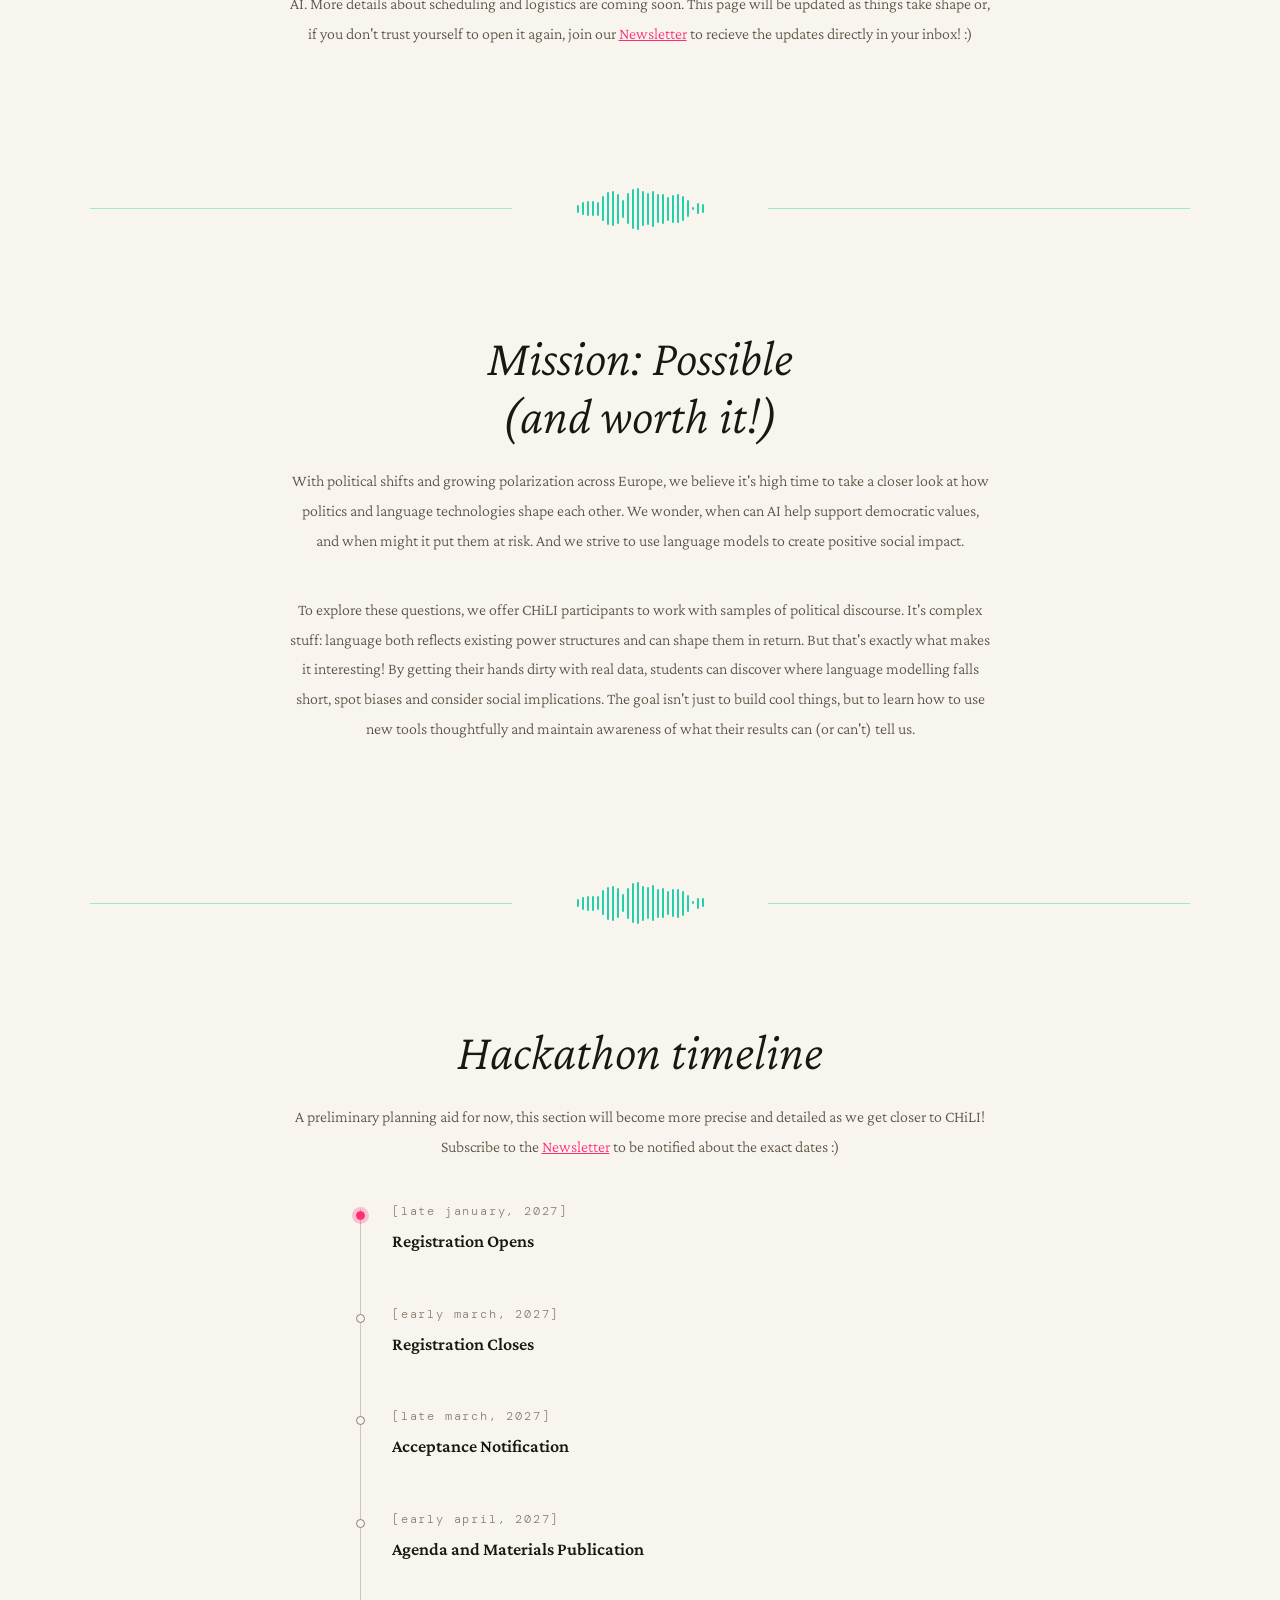
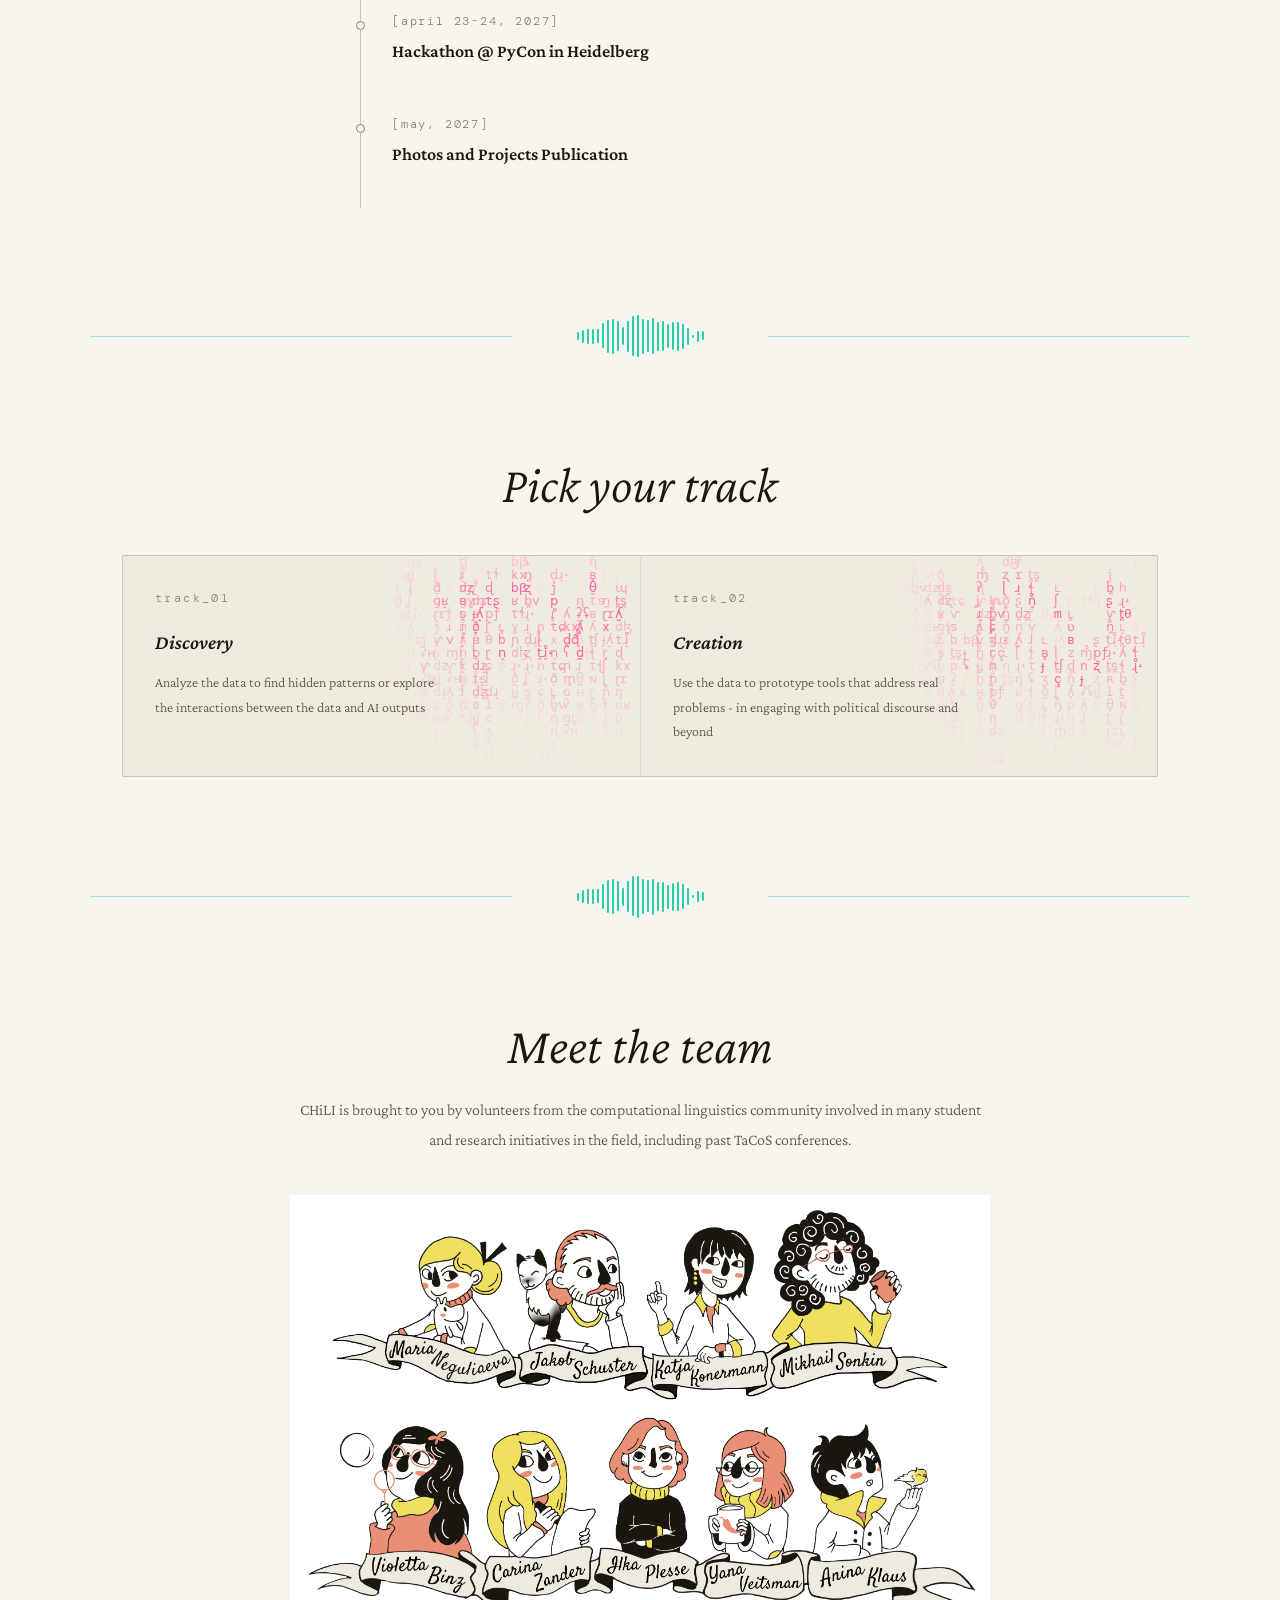
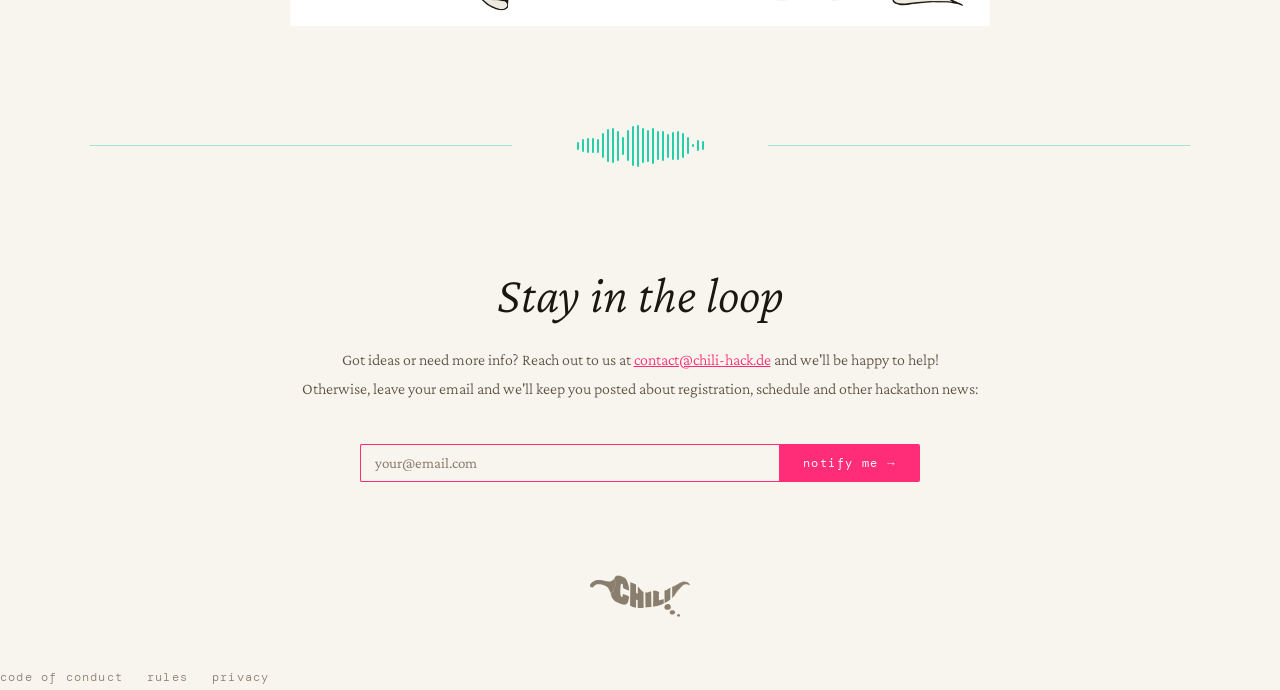
==== commit 41206cfc: "Adjusted for mobile" ====
--- a/index.html
+++ b/index.html
@@ -31,17 +31,18 @@
   <canvas id="waveCanvasPortrait"></canvas>
 
   <div class="hero-eyebrow">
-    <span class="hero-eyebrow-text">[ April 2027 ]<br>[ Heidelberg, Germany ]<br><br></span>
+    <span class="hero-eyebrow-text">[ April 2027 ]<br>[ Heidelberg, Germany ]<br></span>
   </div>
   <h1 class="hero-title-portrait">
     <span class="light-word">CHiLI</span><br>
     <span class="accent-word">hackathon</span><br>
     <span class="light-word">weekend</span>
   </h1>
-  <br><br>
+  <br>
 <div class="hero-buttons">
     <!--button class="btn-primary" onclick="window.open('#', '_blank')">apply now</button-->
     <button class="btn-primary" onclick="document.getElementById('about').scrollIntoView({behavior:'smooth'})">learn more</button>
+    <button class="btn-primary" onclick="document.getElementById('newsletter').scrollIntoView({behavior:'smooth'})">newsletter</button>
   </div>
 
 </div>
--- a/style.css
+++ b/style.css
@@ -1136,6 +1136,7 @@
     .prizes-row { grid-template-columns: 1fr; }
     nav { padding: 0 1rem; }
     .nav-links { display: none; }
+    .wave-divider-bars { zoom: 0.65; }
     section { padding: 5rem 1.25rem; }
     .form-row { grid-template-columns: 1fr; }
     .register-box { padding: 2.5rem 1.5rem; }
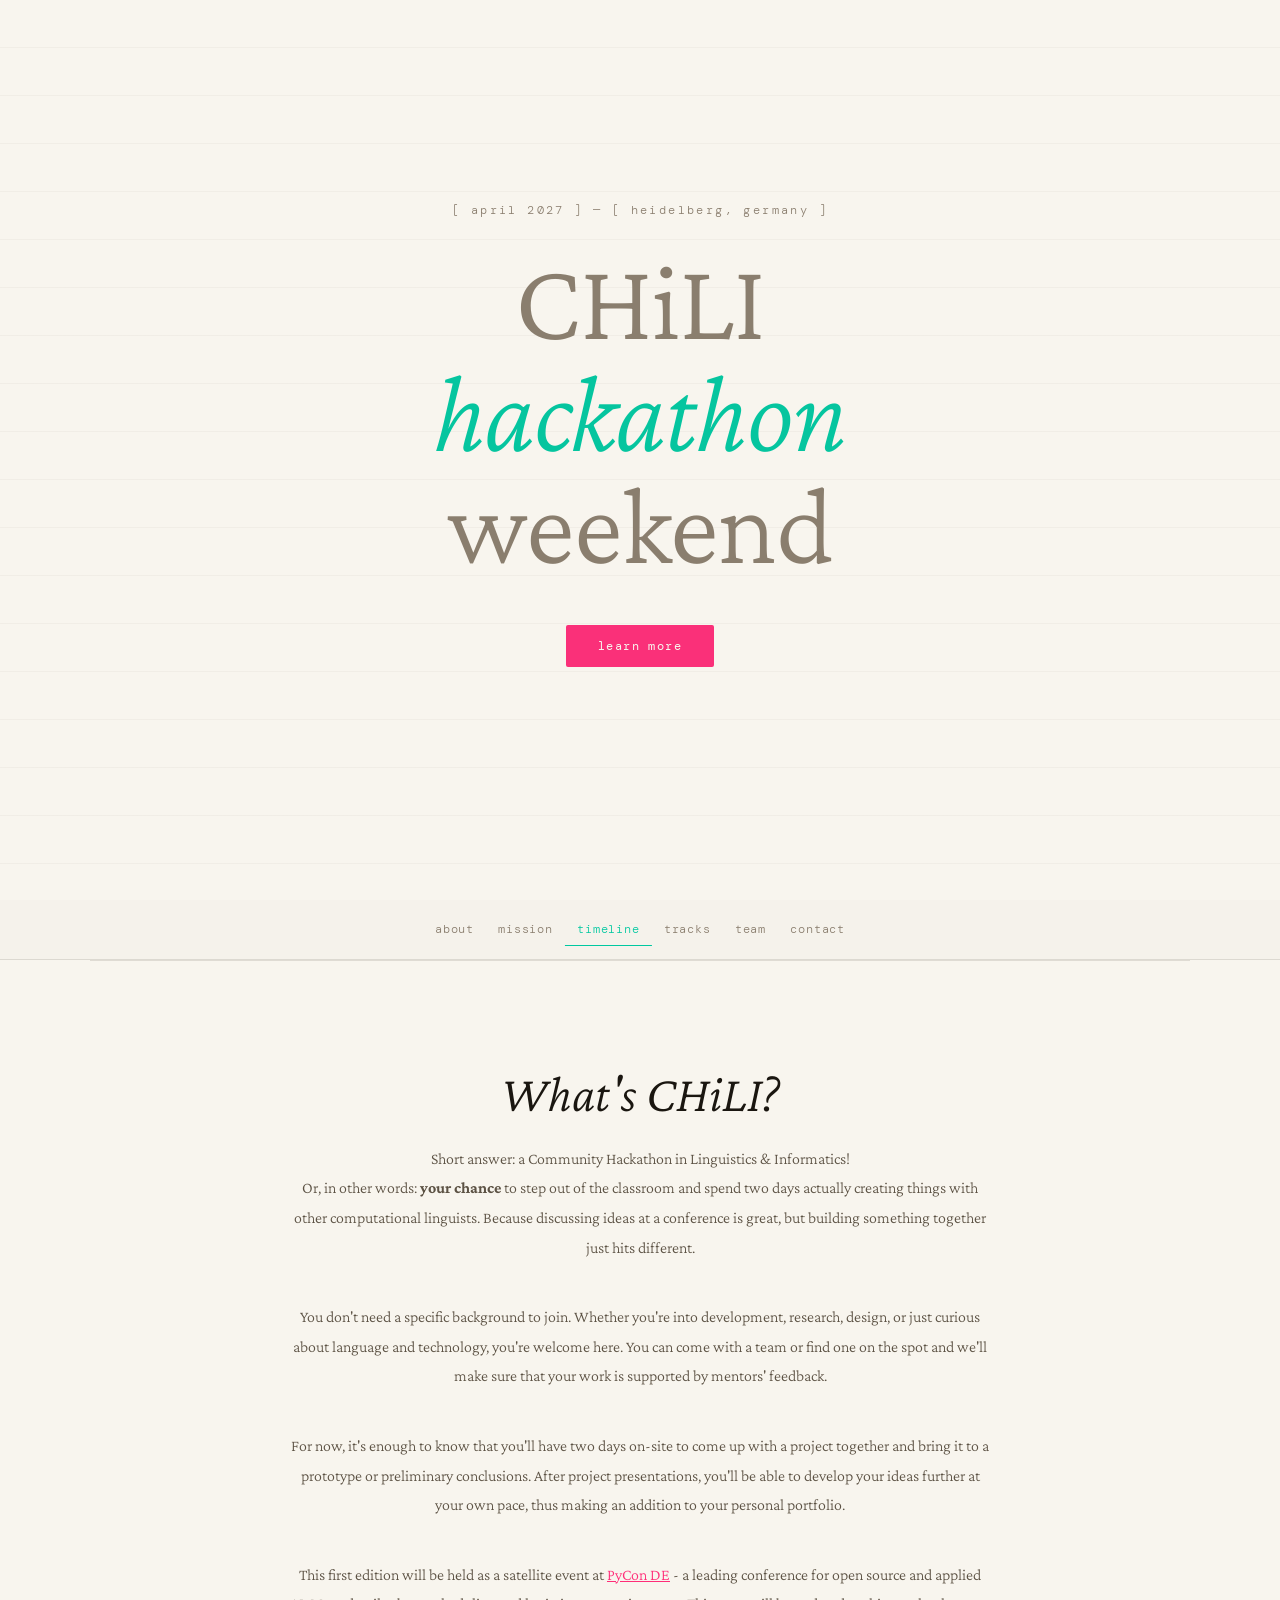
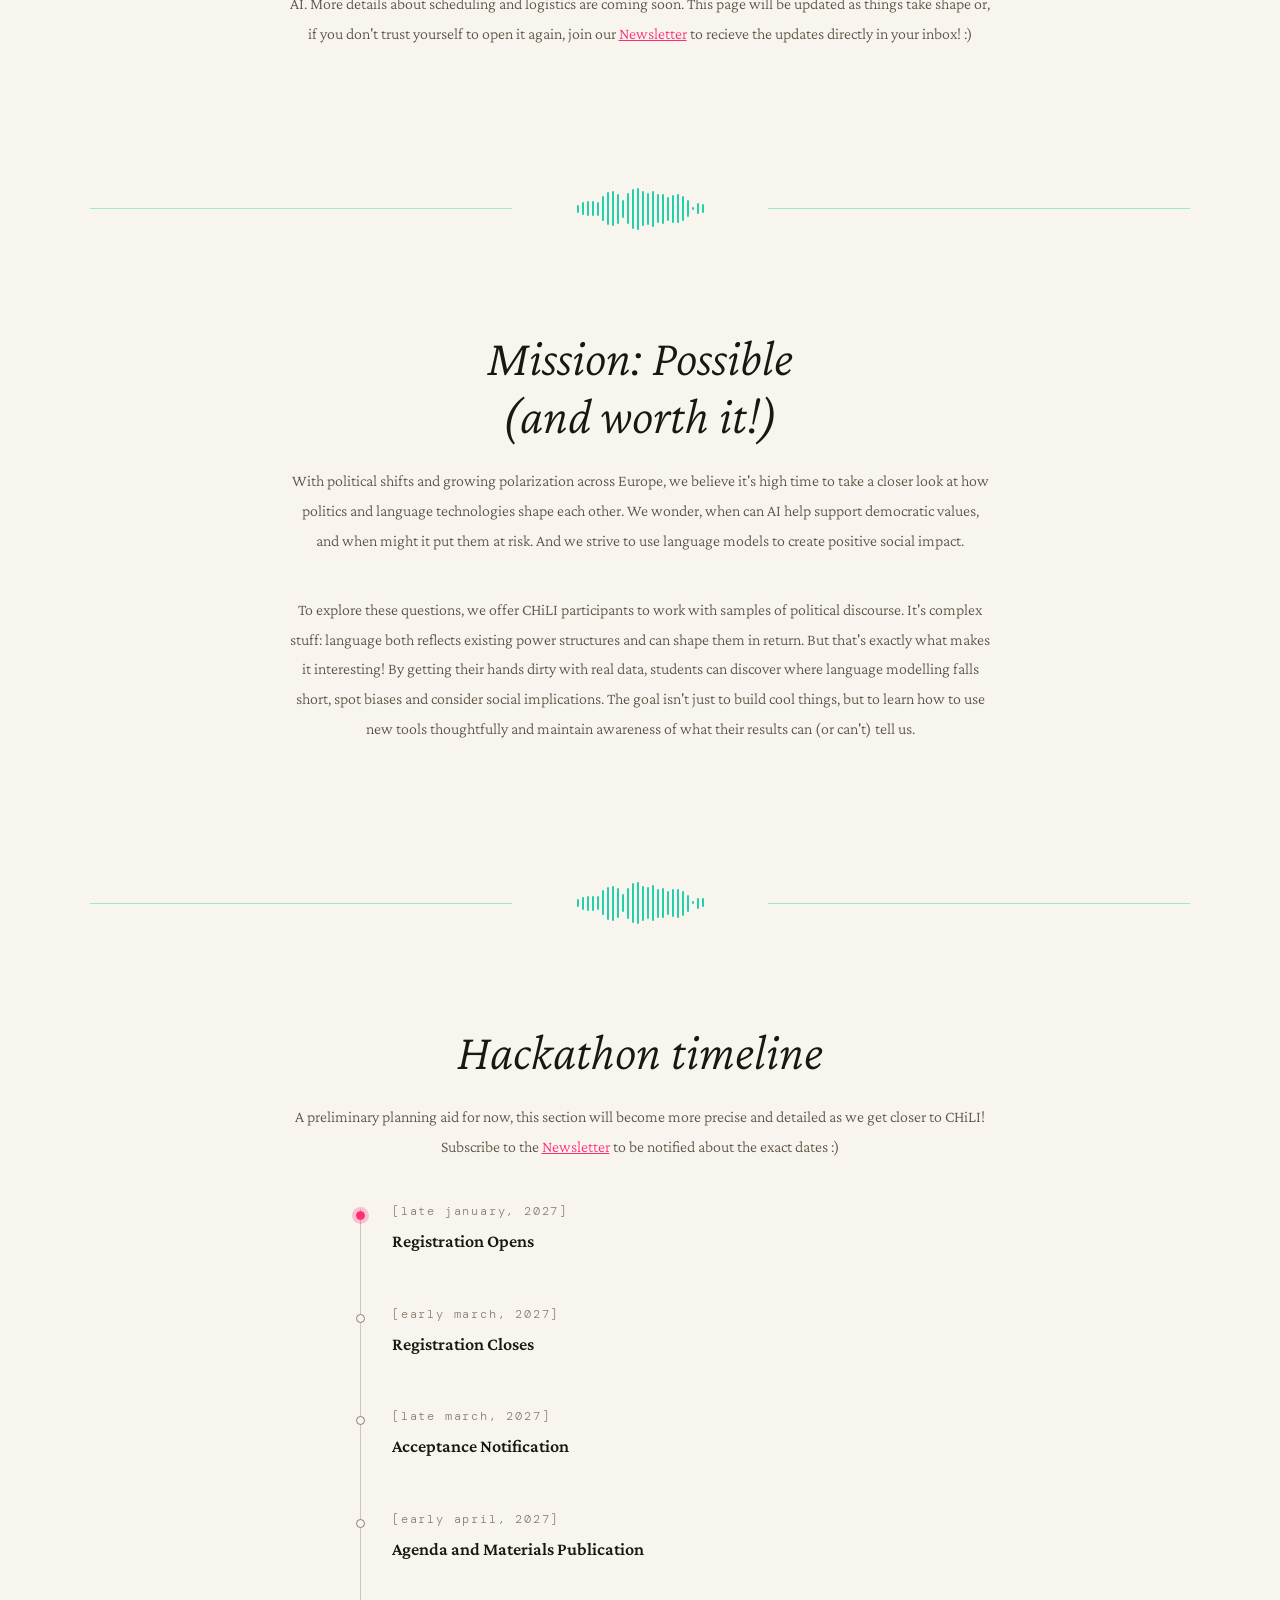
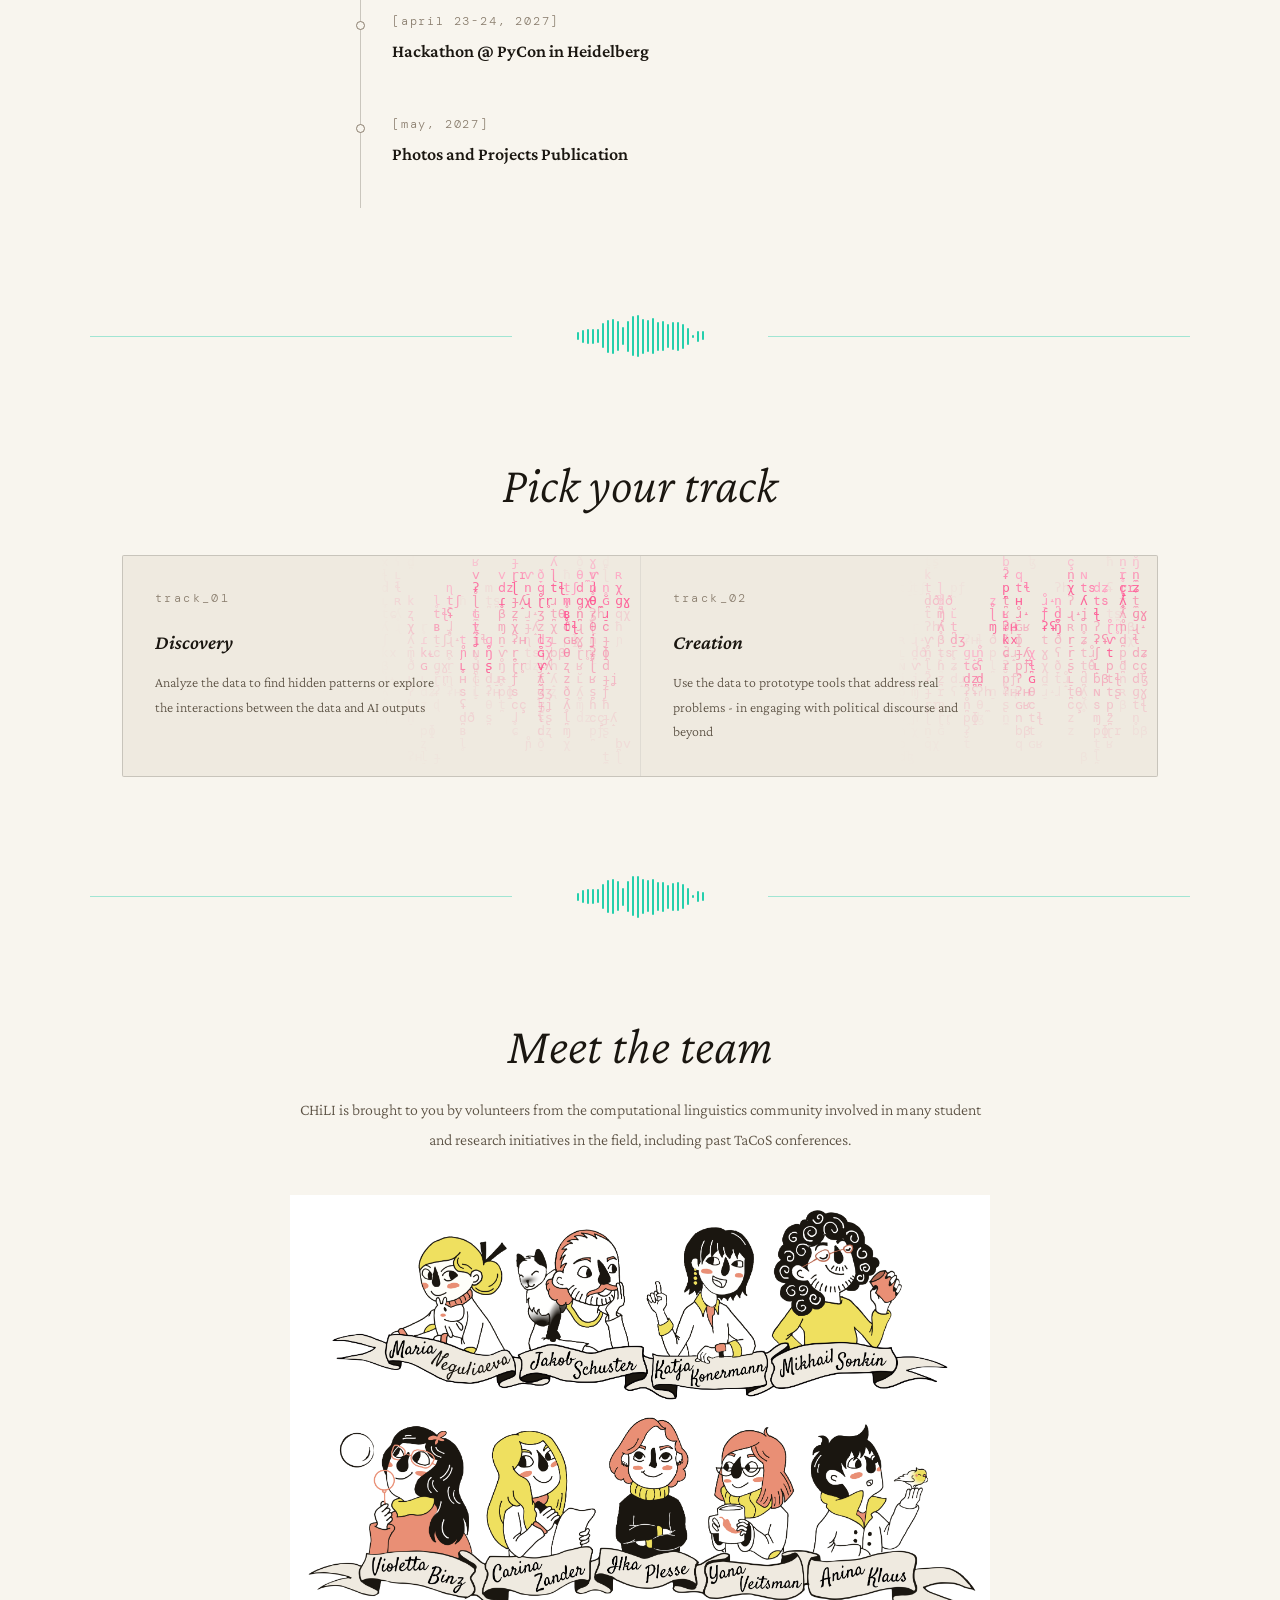
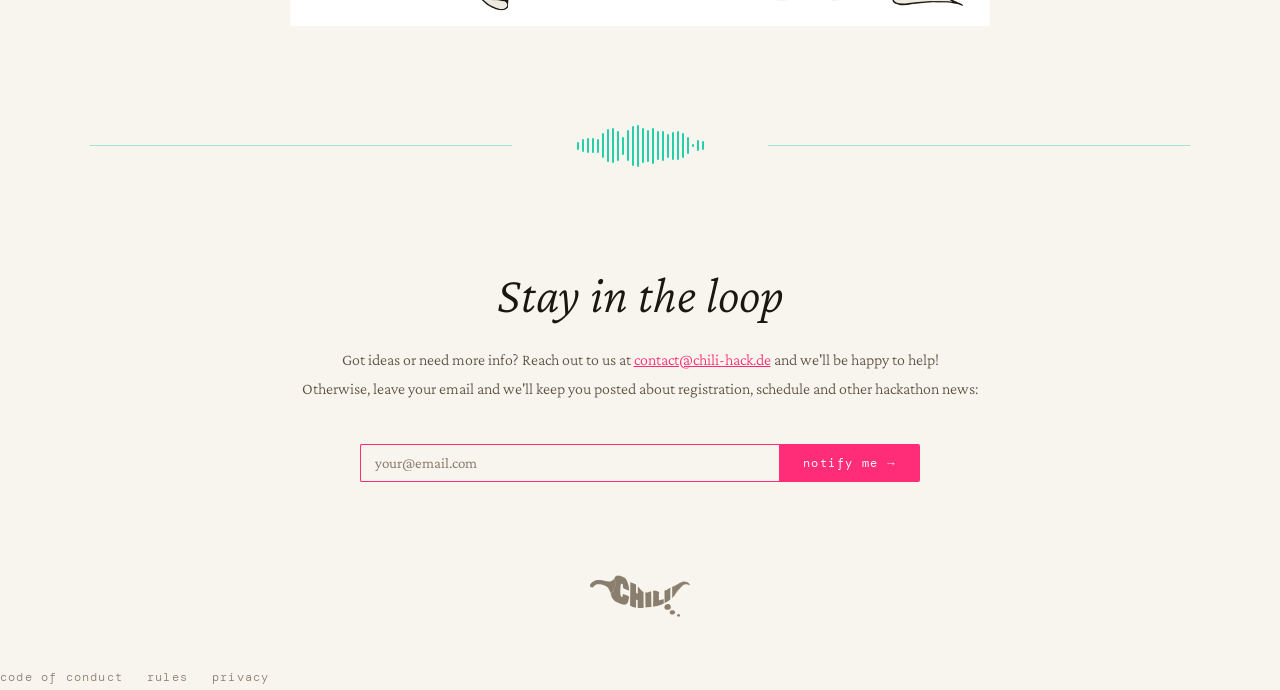
==== commit 4297504c: "Zoom test" ====
--- a/index.html
+++ b/index.html
@@ -42,7 +42,7 @@
 <div class="hero-buttons">
     <!--button class="btn-primary" onclick="window.open('#', '_blank')">apply now</button-->
     <button class="btn-primary" onclick="document.getElementById('about').scrollIntoView({behavior:'smooth'})">learn more</button>
-    <button class="btn-primary" onclick="document.getElementById('newsletter').scrollIntoView({behavior:'smooth'})">newsletter</button>
+    <button class="btn-primary" onclick="document.getElementById('newsletter').scrollIntoView({behavior:'smooth'})">get updates</button>
   </div>
 
 </div>
--- a/style.css
+++ b/style.css
@@ -1136,7 +1136,7 @@
     .prizes-row { grid-template-columns: 1fr; }
     nav { padding: 0 1rem; }
     .nav-links { display: none; }
-    .wave-divider-bars { zoom: 0.65; }
+    .wave-divider-bars { zoom: 0.5; }
     section { padding: 5rem 1.25rem; }
     .form-row { grid-template-columns: 1fr; }
     .register-box { padding: 2.5rem 1.5rem; }
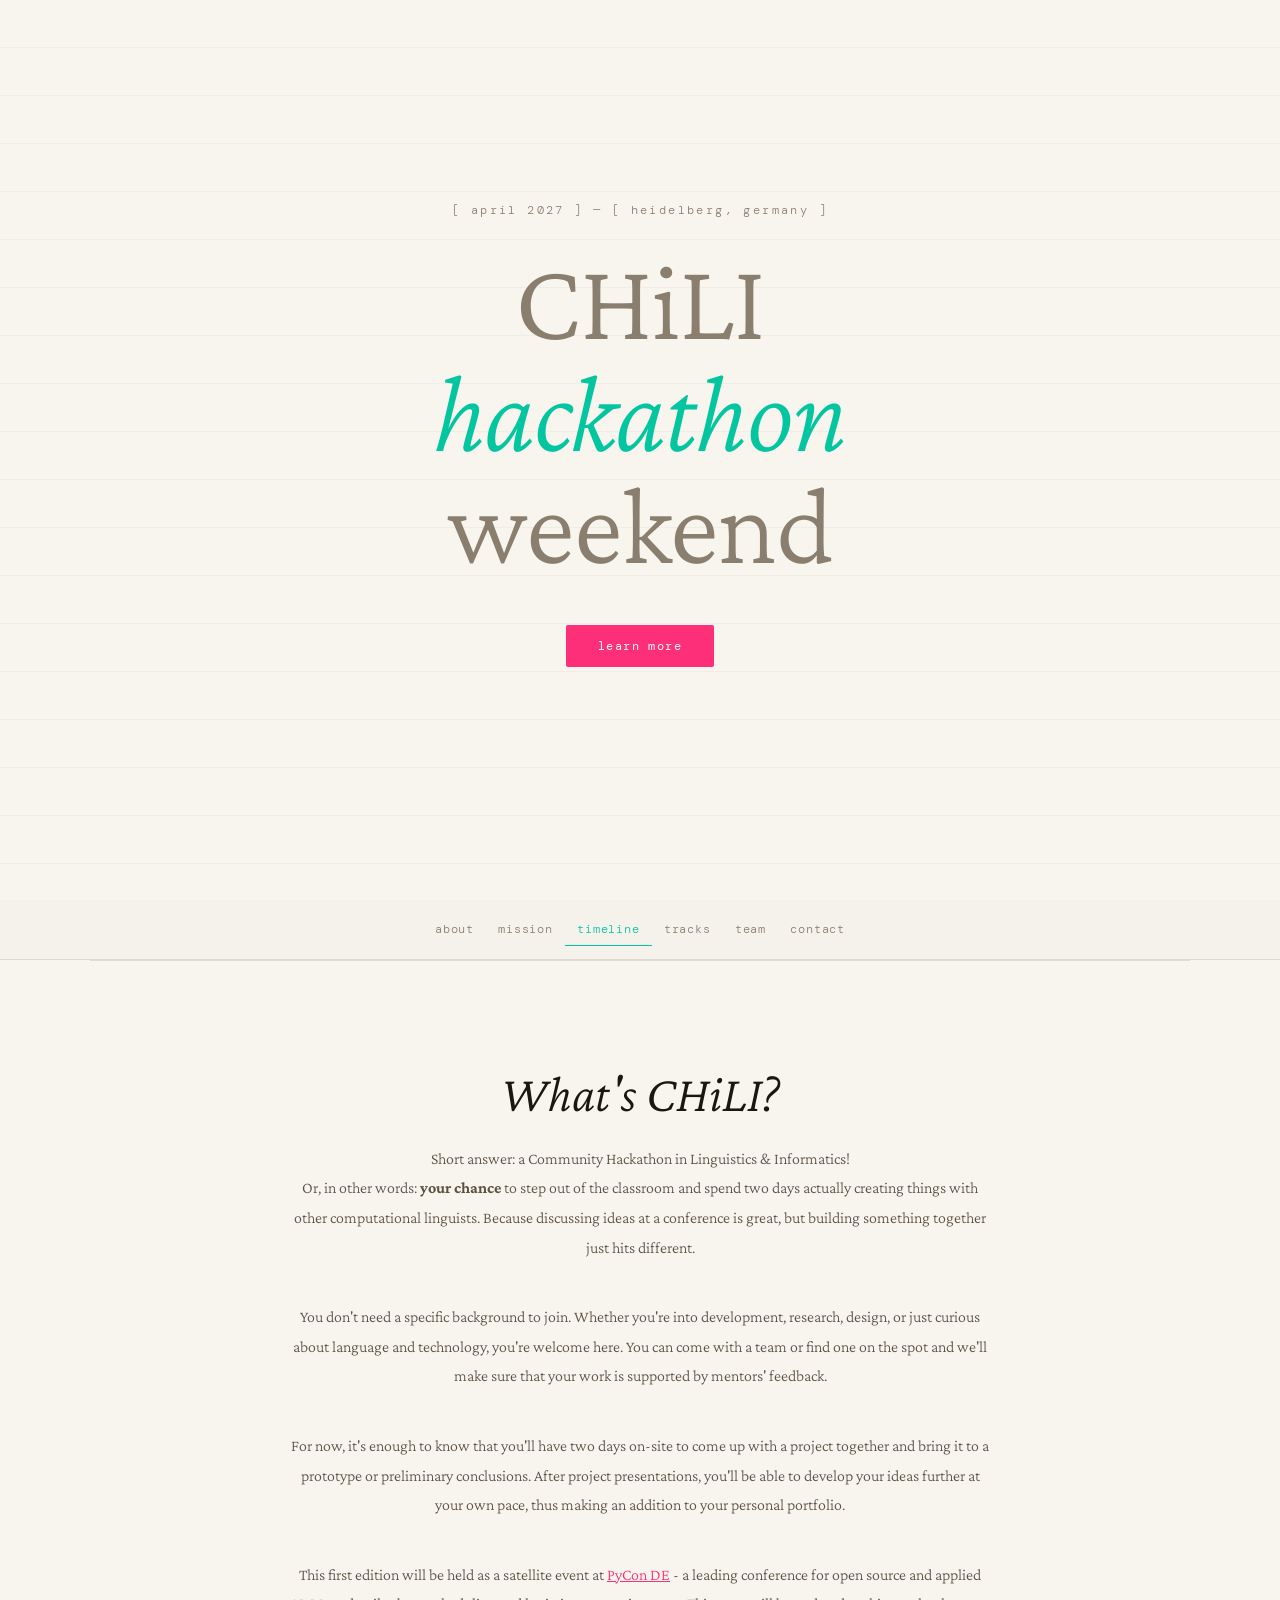
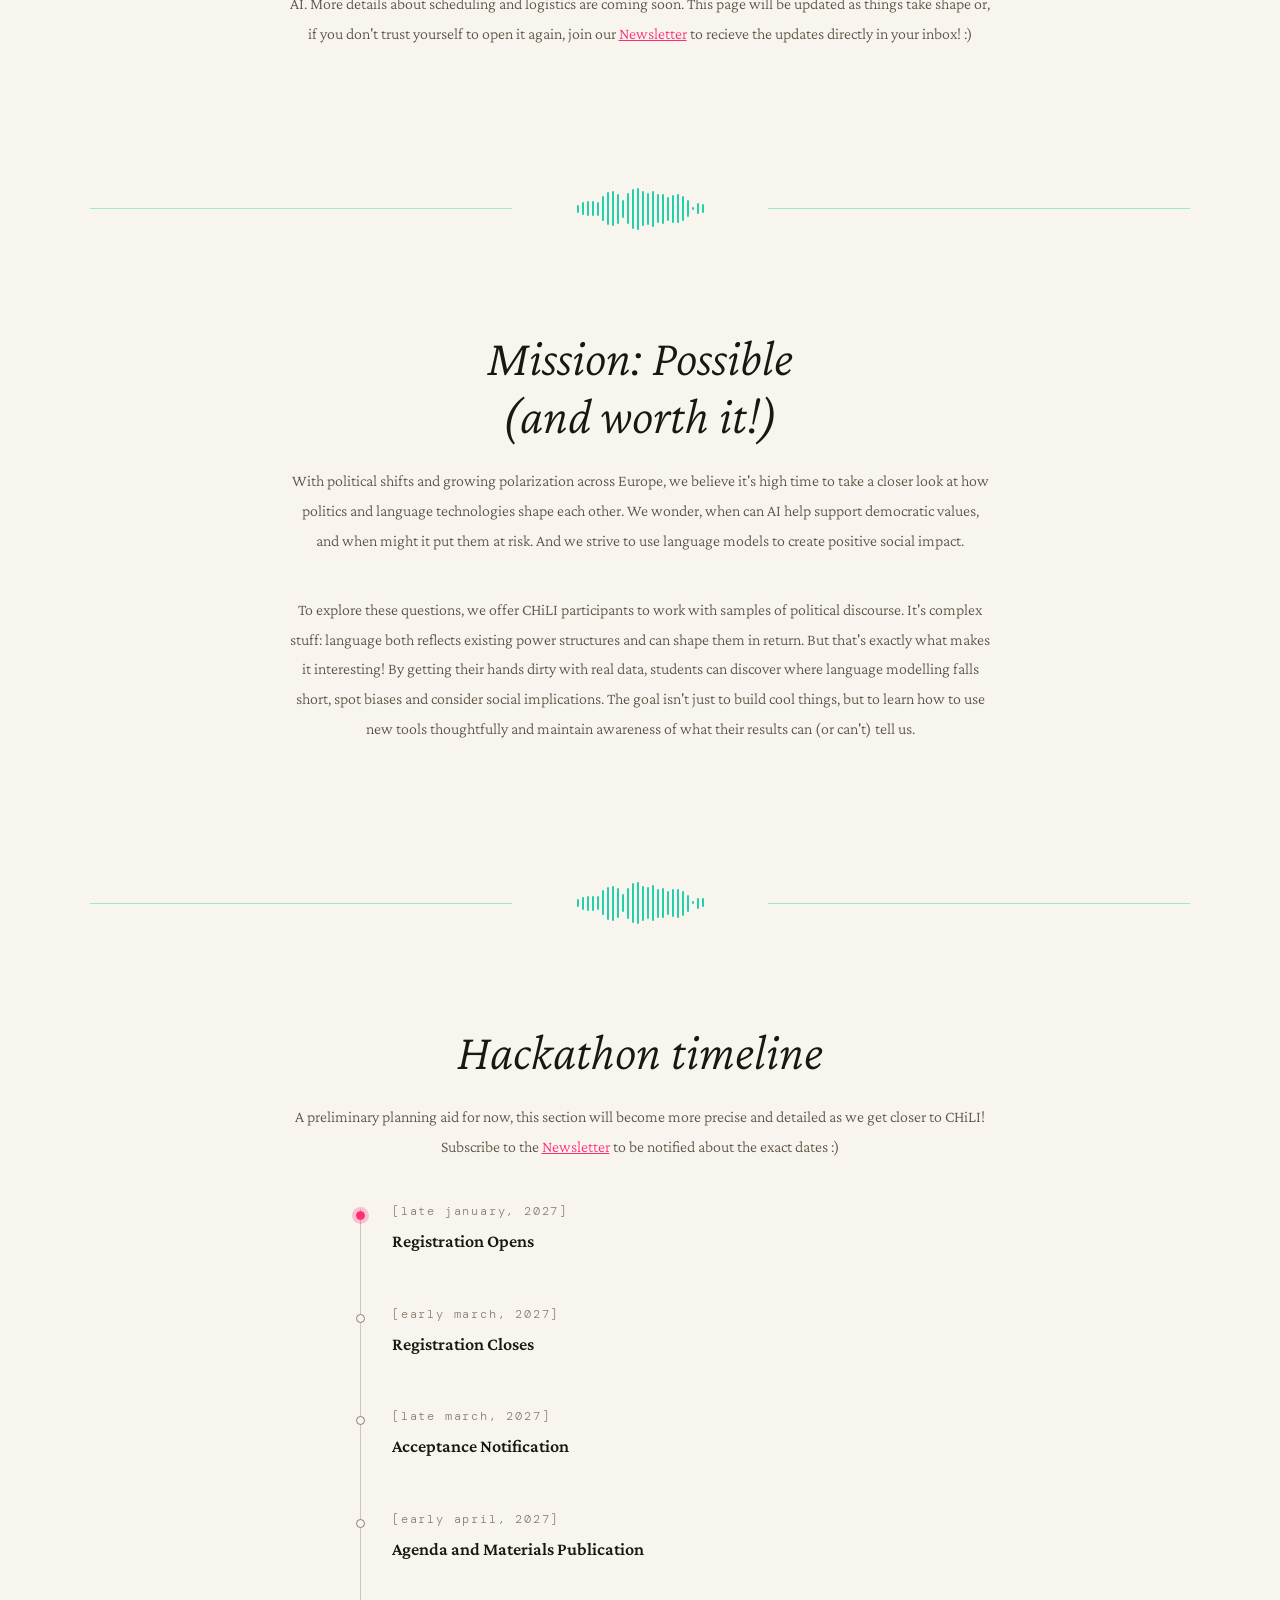
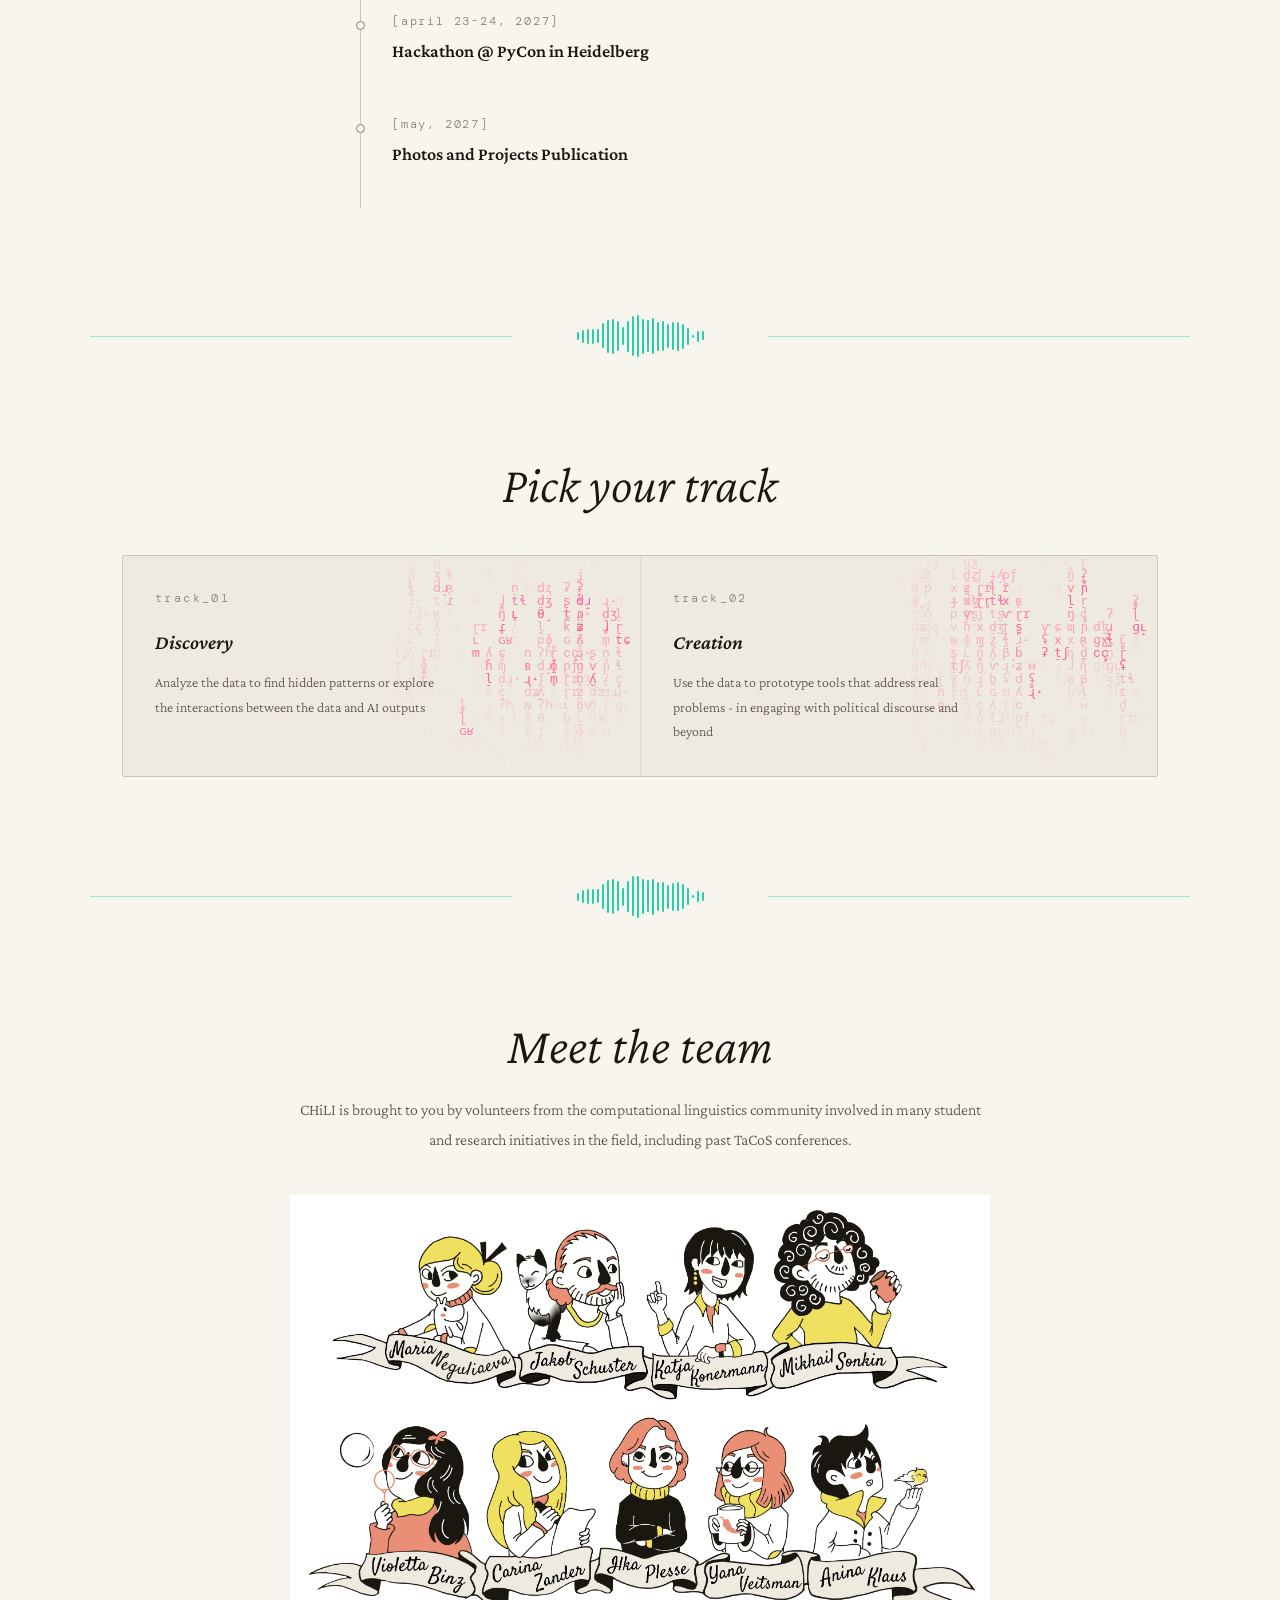
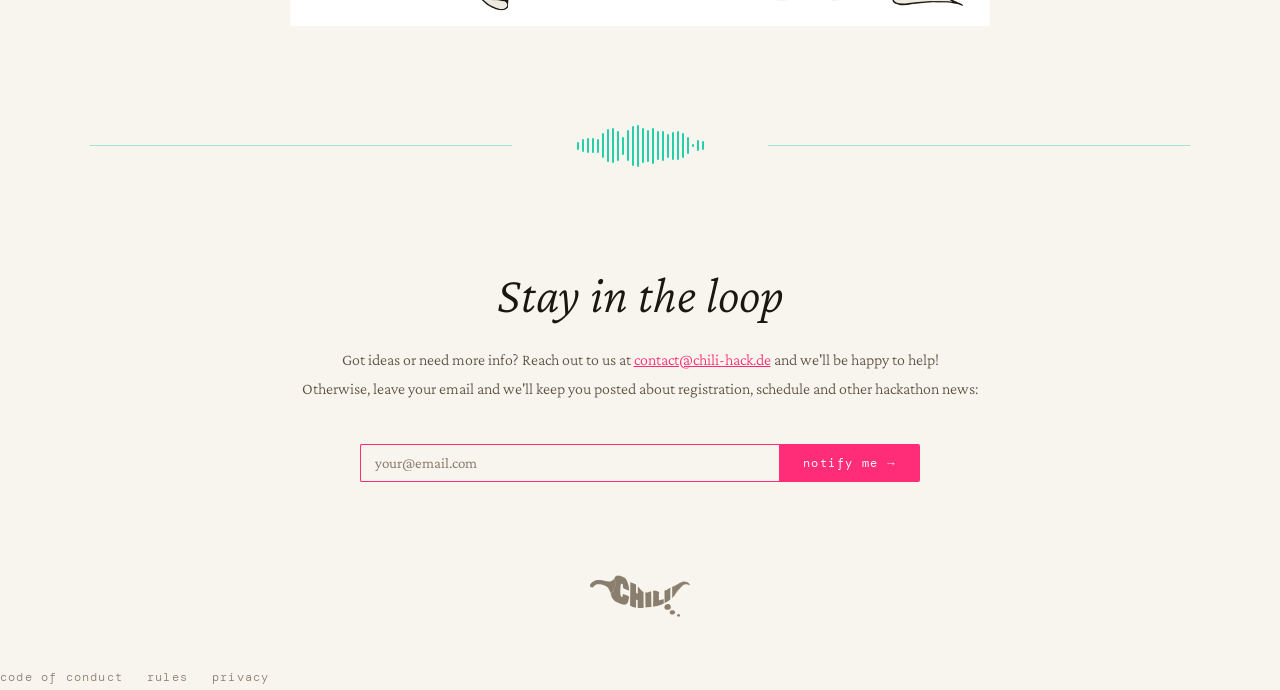
==== commit 1ead66eb: "Zoom test 2" ====
--- a/index.html
+++ b/index.html
@@ -42,7 +42,7 @@
 <div class="hero-buttons">
     <!--button class="btn-primary" onclick="window.open('#', '_blank')">apply now</button-->
     <button class="btn-primary" onclick="document.getElementById('about').scrollIntoView({behavior:'smooth'})">learn more</button>
-    <button class="btn-primary" onclick="document.getElementById('newsletter').scrollIntoView({behavior:'smooth'})">get updates</button>
+    <button class="btn-primary" onclick="document.getElementById('newsletter').scrollIntoView({behavior:'smooth'})">stay tuned</button>
   </div>
 
 </div>
--- a/style.css
+++ b/style.css
@@ -869,9 +869,6 @@
 }
 
 .sponsor-tier-dot { width: 6px; height: 6px; border-radius: 50%; }
-.gold .sponsor-tier-dot   { background: #9a7a20; }
-.silver .sponsor-tier-dot { background: #7a8898; }
-.bronze .sponsor-tier-dot { background: #8a6048; }
 
 .sponsor-logos {
     padding: 1.5rem;
@@ -898,7 +895,6 @@
     transition: border-color 0.2s, color 0.2s;
 }
 
-.gold .sponsor-logo-placeholder { min-width: 160px; height: 44px; font-size: 11px; }
 .sponsor-logo-placeholder:hover { border-color: var(--muted2); color: var(--text); }
 
 /* ── FAQ ── */
@@ -1136,7 +1132,7 @@
     .prizes-row { grid-template-columns: 1fr; }
     nav { padding: 0 1rem; }
     .nav-links { display: none; }
-    .wave-divider-bars { zoom: 0.5; }
+    .wave-divider-bars { zoom: 0.6; }
     section { padding: 5rem 1.25rem; }
     .form-row { grid-template-columns: 1fr; }
     .register-box { padding: 2.5rem 1.5rem; }
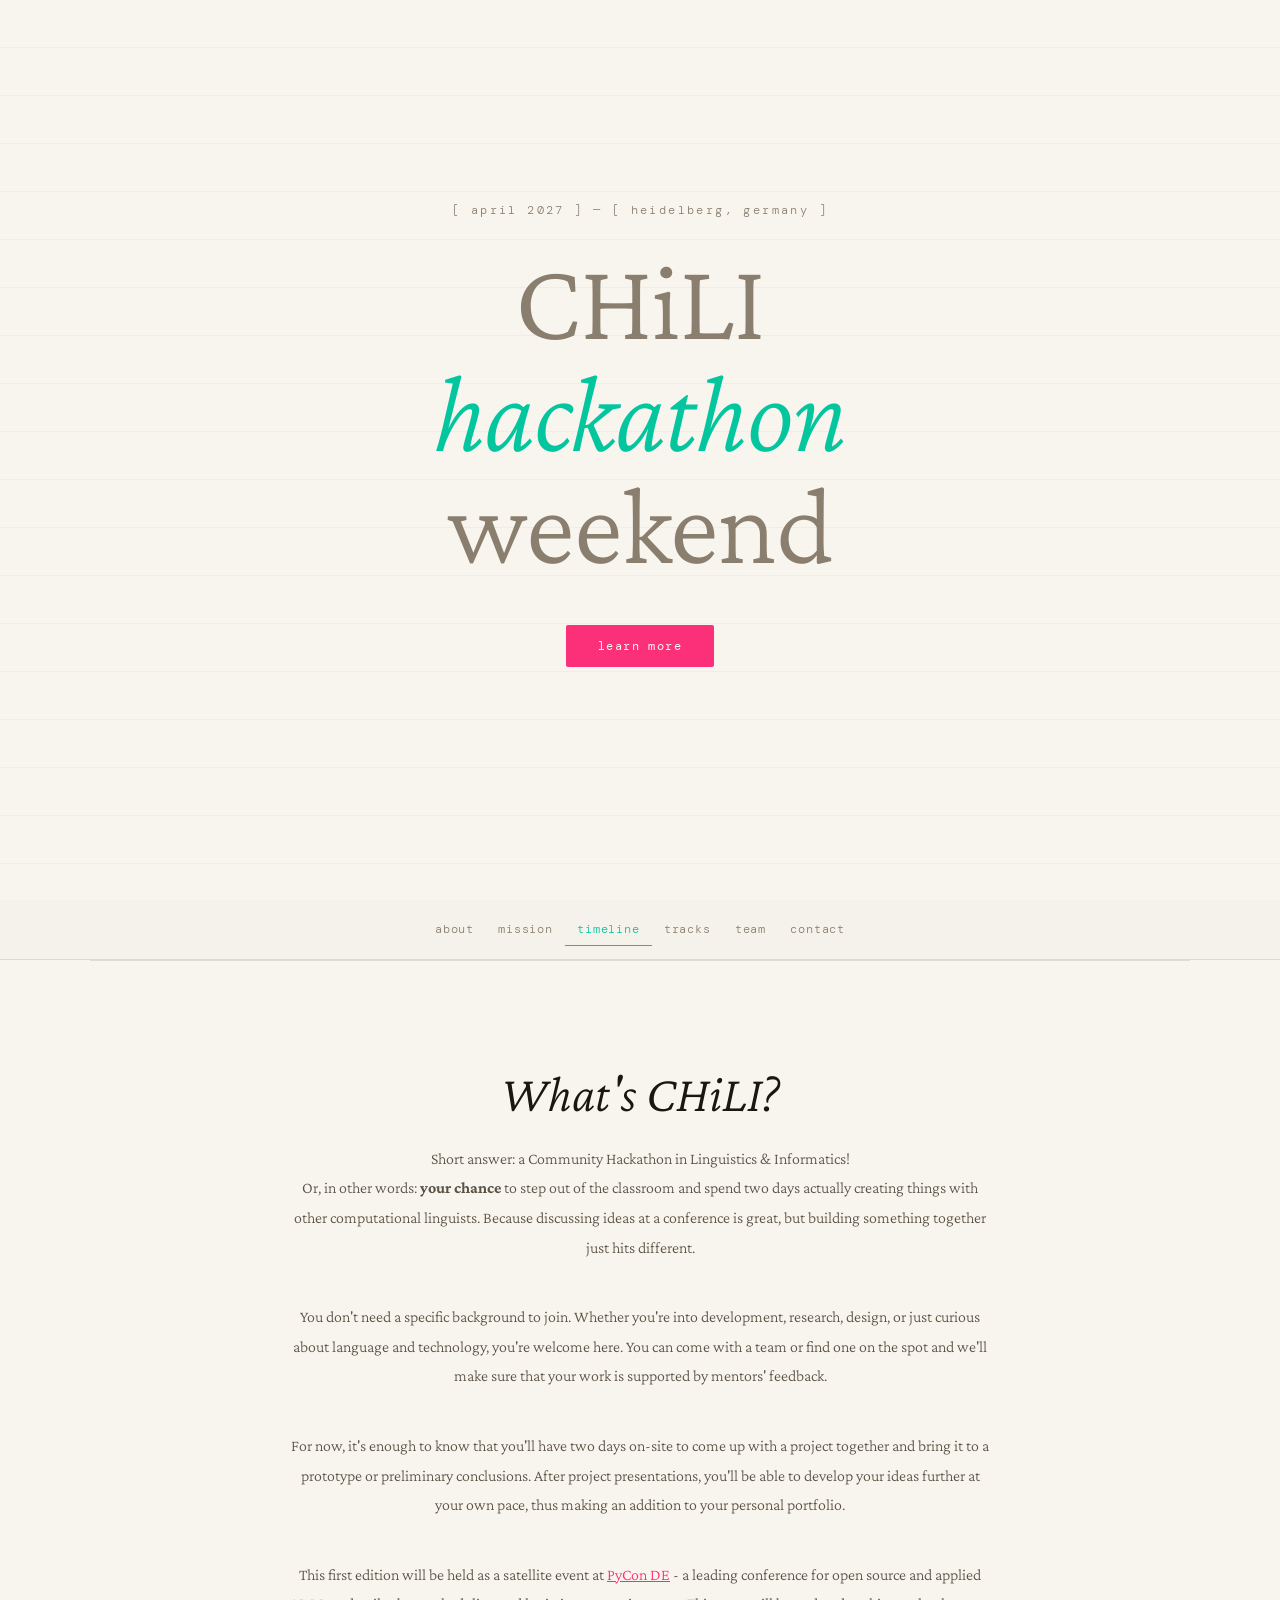
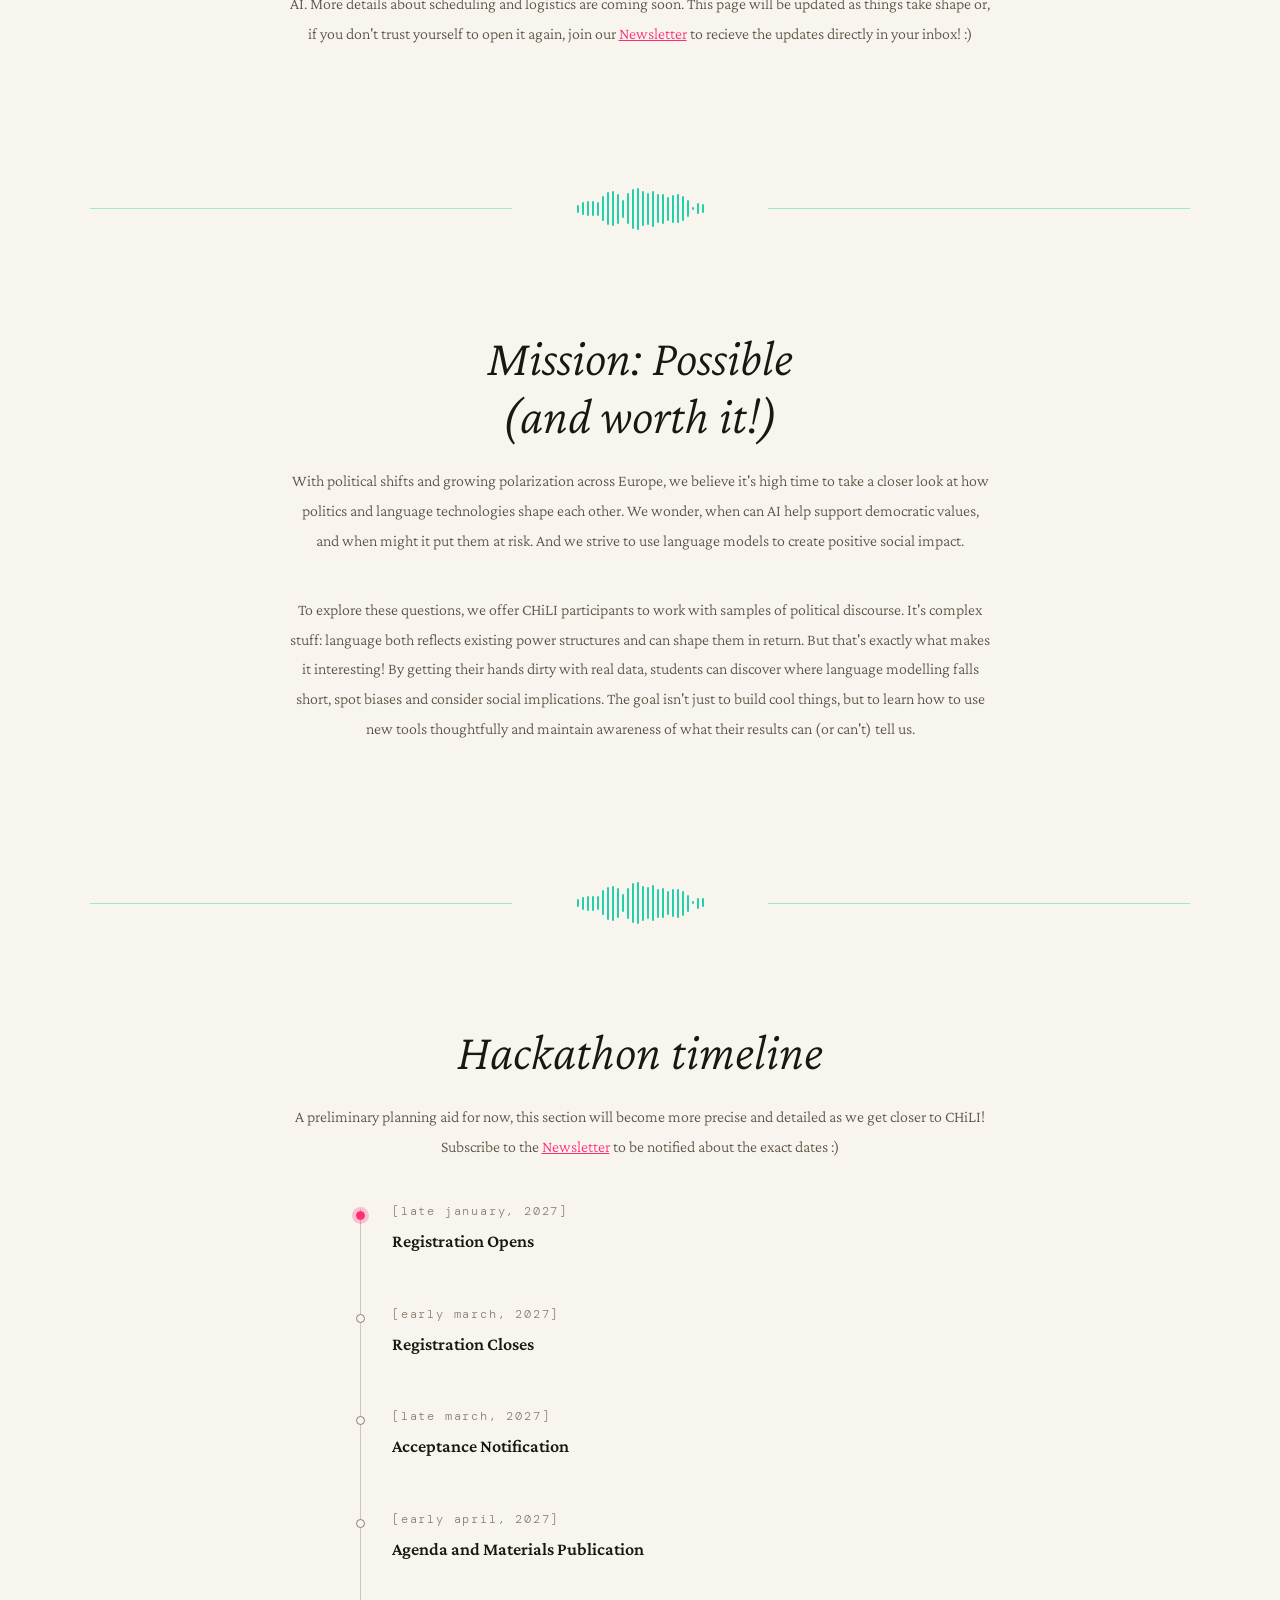
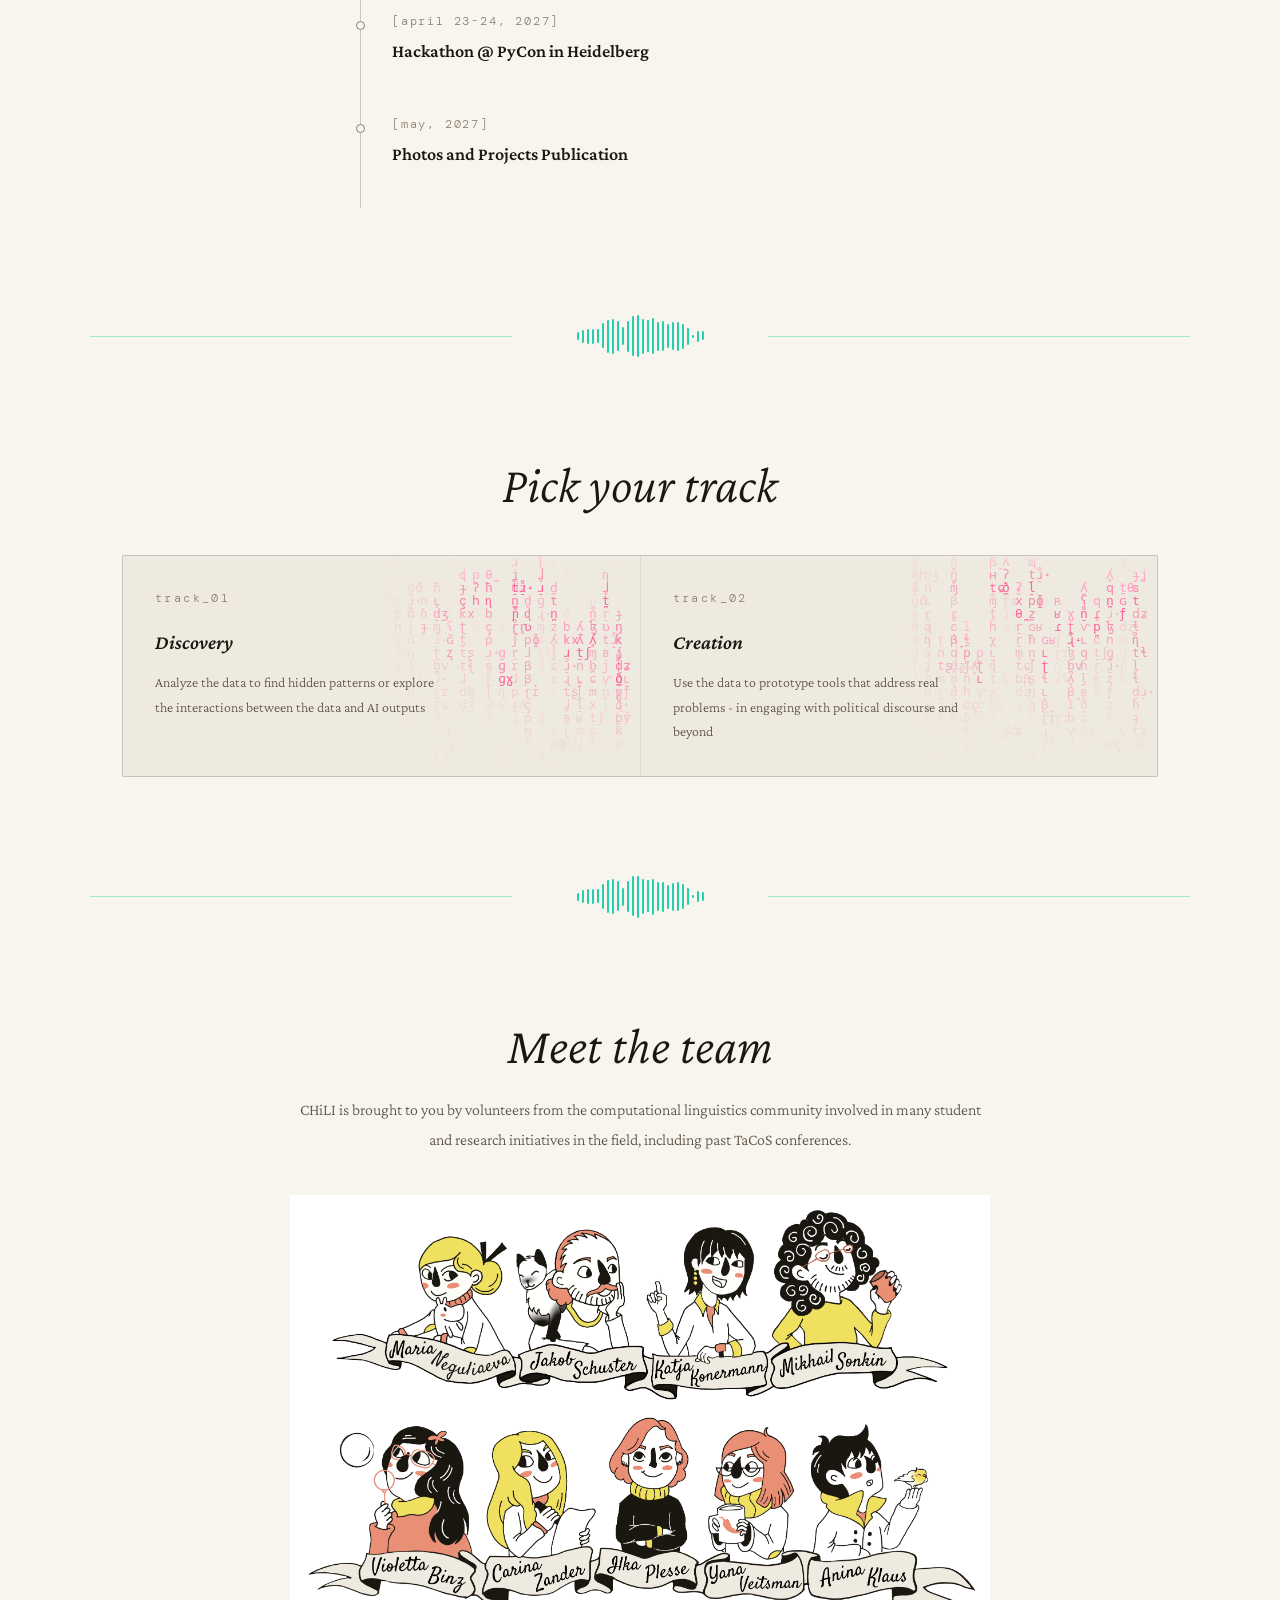
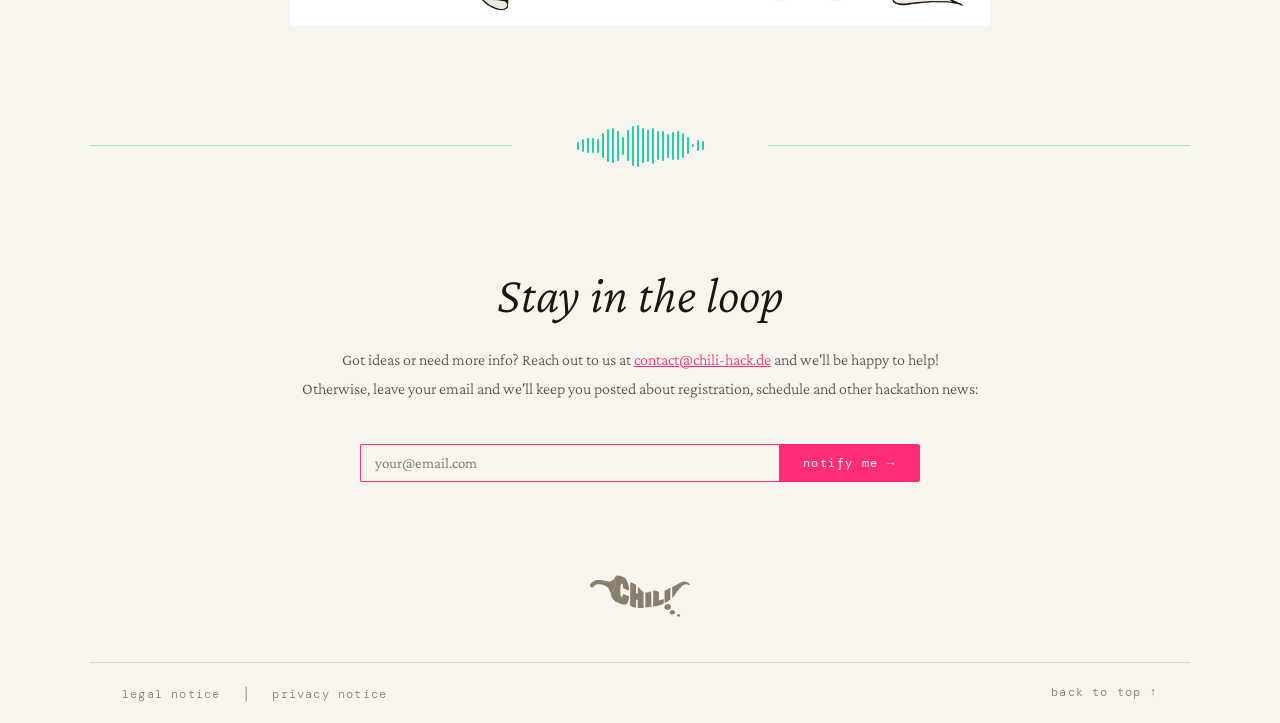
==== commit 4e6771e6: "Links in footer" ====
--- a/index.html
+++ b/index.html
@@ -322,13 +322,16 @@
 
 <!-- FOOTER-->
 <div><img class="footer-logo" src = "images/logo_footer.svg"></div>
-<footer-logo>
+<footer>
+  <div class="footer-row">
   <ul class="footer-links">
-    <li><a href="#">code of conduct</a></li>
-    <li><a href="#">rules</a></li>
-    <li><a href="#">privacy</a></li>
+    <li><a href="#">legal notice</a></li>
+    <li style = 'color: var(--muted);'>|</li>
+    <li><a href="#">privacy notice</a></li>
   </ul>
-</footer-logo>
+  <a class="footer-left" href="#">back to top ↑</a>
+  </div>
+</footer>
 <script src="./script.js"></script>
 </body>
 </html>
--- a/style.css
+++ b/style.css
@@ -1096,7 +1096,31 @@
     text-align: center;
 }
 
-.footer-links { display: flex; gap: 1.5rem; list-style: none; }
+.footer-row {
+    width: 100%;                      /* fill the footer, so the two ends reach the left and right edges */
+    display: flex;
+    justify-content: space-between;   /* new element left, list right */
+    align-items: center;
+    flex-wrap: wrap;                  /* stacks on very narrow screens instead of overflowing */
+    gap: 1rem 1.5rem;
+}
+
+/* same look as the list links: just add .footer-left to the existing selector */
+.footer-links a,
+.footer-left {
+    font-family: var(--font-mono);
+    font-size: 12px;
+    letter-spacing: 0.1em;
+    text-transform: lowercase;
+    text-decoration: none;
+    color: var(--muted);
+    transition: color 0.2s;
+}
+.footer-links a:hover,
+a.footer-left:hover { color: var(--muted2); }
+
+/*.footer-links { display: flex; gap: 1.5rem; list-style: none; }*/
+.footer-links { display: flex; gap: 1.5rem; list-style: none; align-self: flex-start; }
 
 .footer-links a {
     font-family: var(--font-mono);
@@ -1130,7 +1154,7 @@
     .judges-grid { grid-template-columns: 1fr; }
     .about-grid { grid-template-columns: 1fr; }
     .prizes-row { grid-template-columns: 1fr; }
-    nav { padding: 0 1rem; }
+    nav { padding: 0 1rem; display: none;}
     .nav-links { display: none; }
     .wave-divider-bars { zoom: 0.6; }
     section { padding: 5rem 1.25rem; }
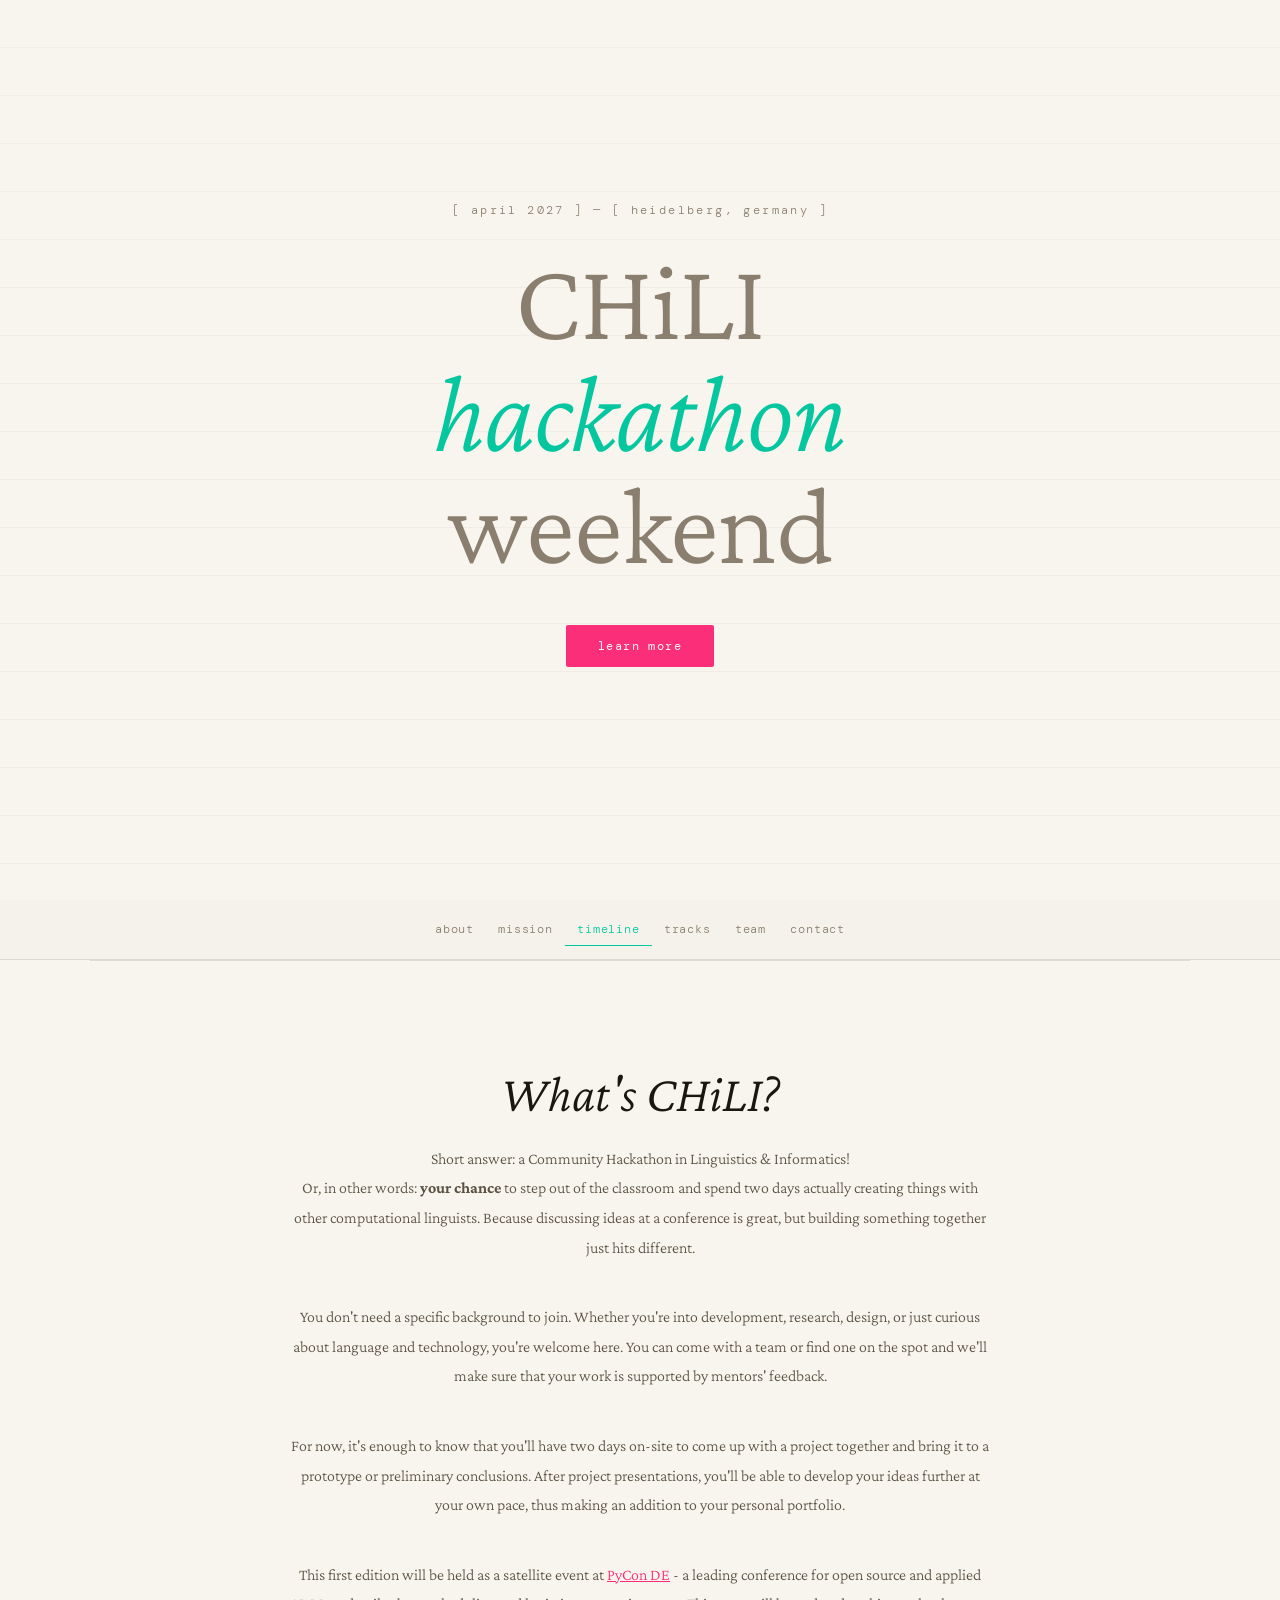
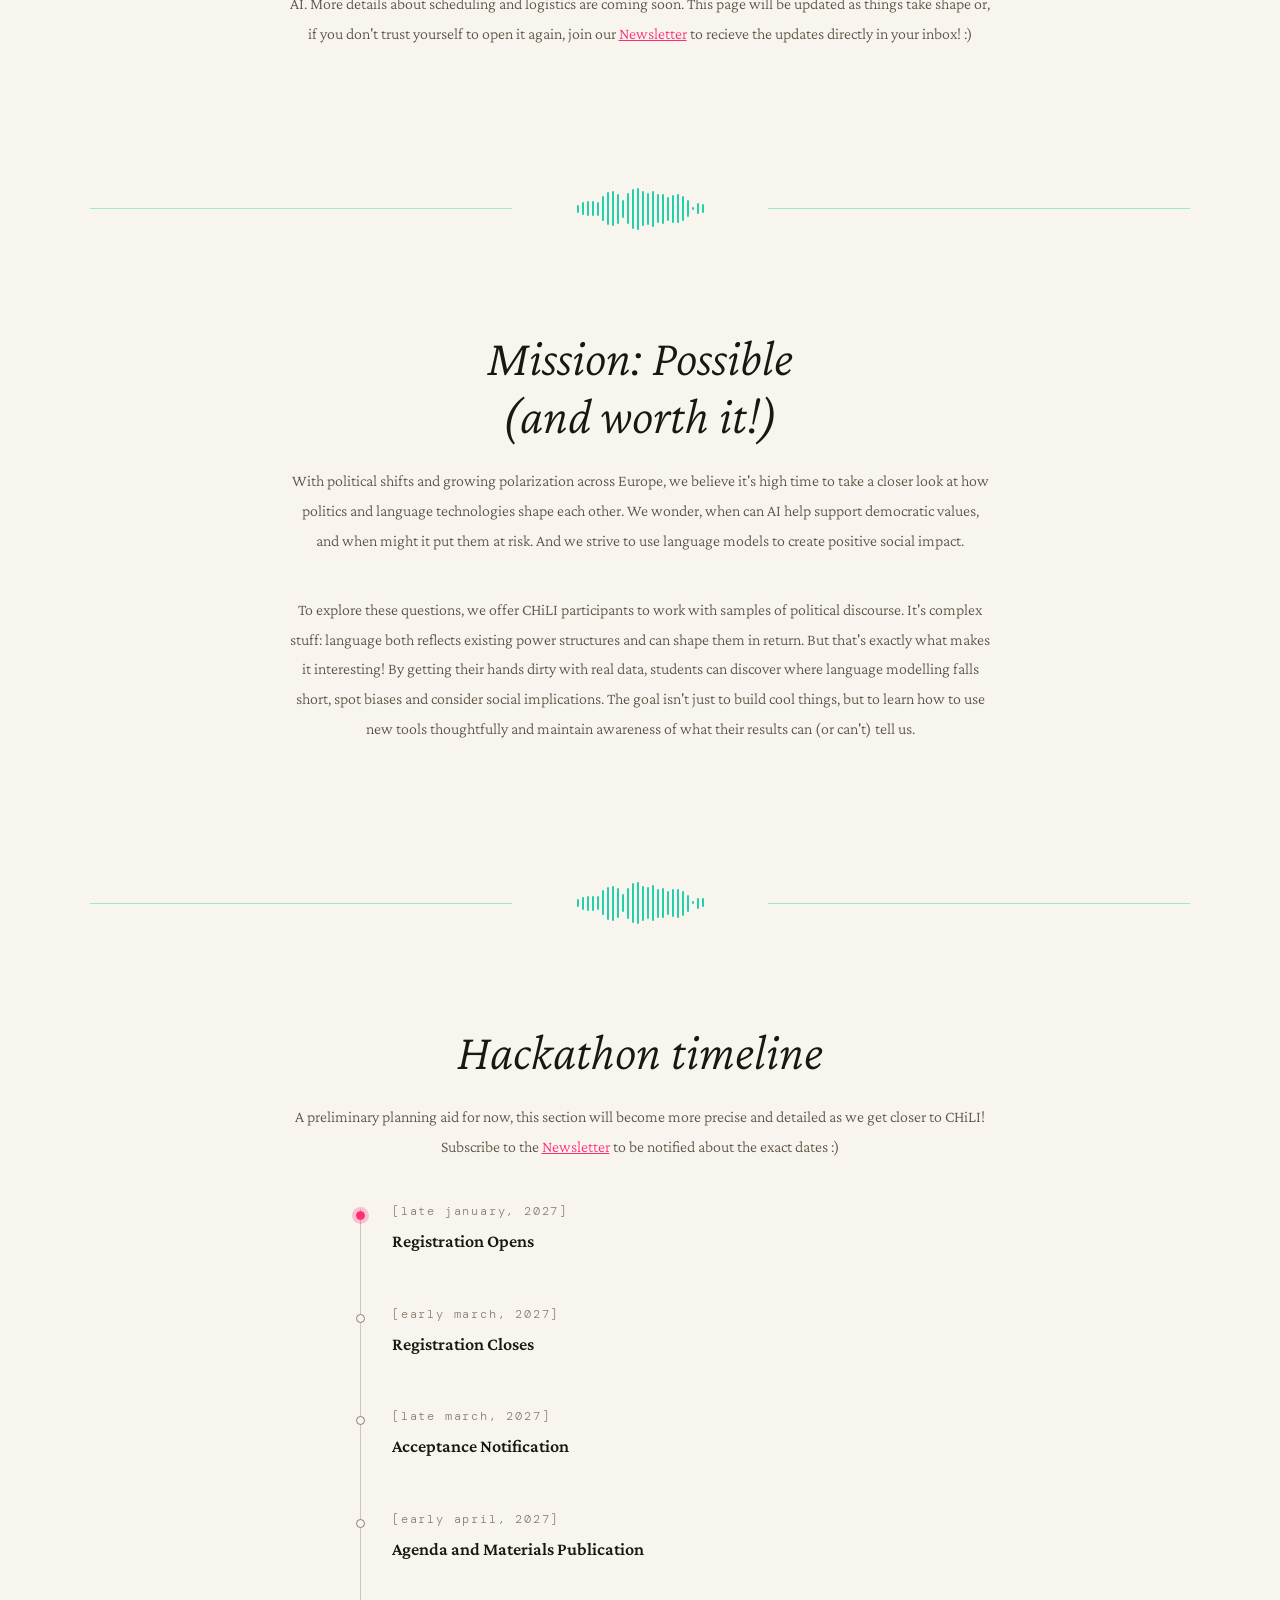
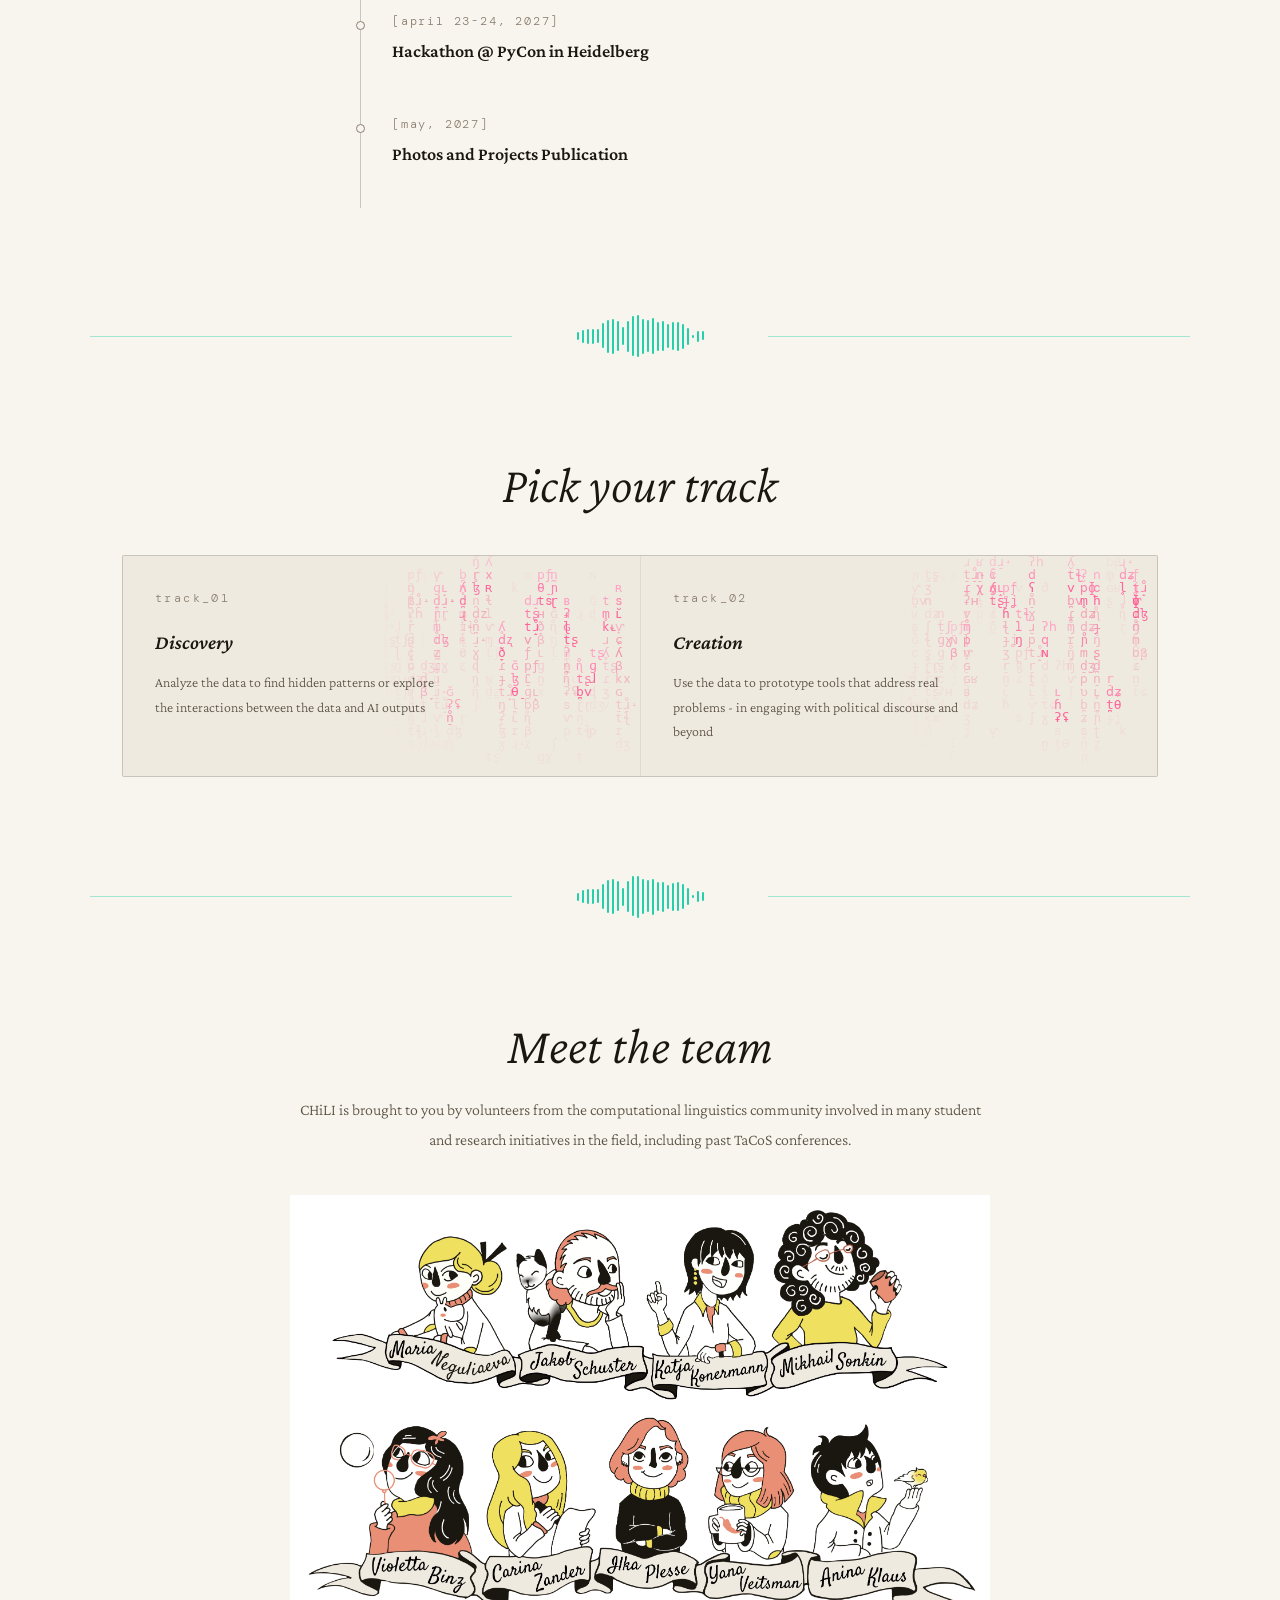
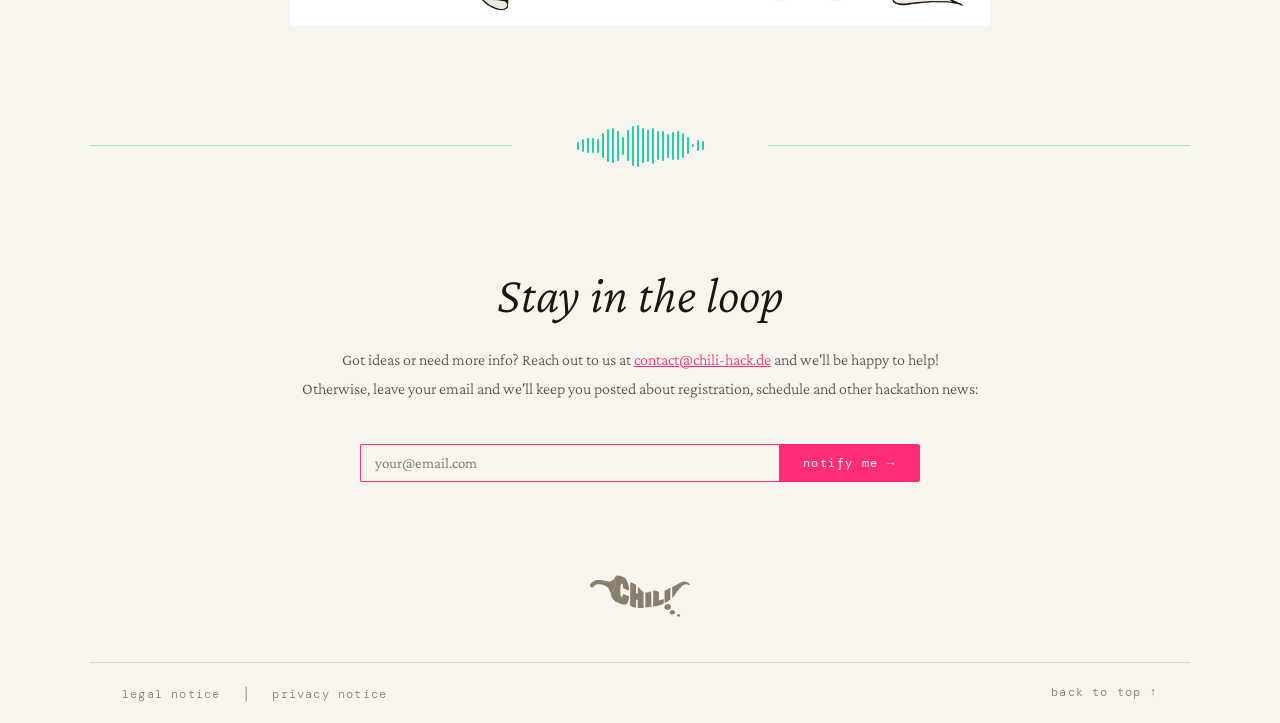
==== commit 016e9c5d: "Notice pages and links" ====
--- a/index.html
+++ b/index.html
@@ -3,7 +3,7 @@
 <head>
 <meta charset="UTF-8">
 <meta name="viewport" content="width=device-width, initial-scale=1.0">
-<title>CHILI 2027</title>
+<title>CHiLI 2027 | Main</title>
 <link rel="icon" type="image/x-icon" href="images/favicon.png">
 <link href="https://fonts.googleapis.com/css2?family=Crimson+Pro:ital,wght@0,300;0,400;0,600;1,300;1,400;1,600&family=DM+Mono:wght@300;400;500&display=swap" rel="stylesheet">
 <link href="style.css" rel="stylesheet">
@@ -325,9 +325,9 @@
 <footer>
   <div class="footer-row">
   <ul class="footer-links">
-    <li><a href="#">legal notice</a></li>
+    <li><a href="legal-notice.html">legal notice</a></li>
     <li style = 'color: var(--muted);'>|</li>
-    <li><a href="#">privacy notice</a></li>
+    <li><a href="privacy-notice.html">privacy notice</a></li>
   </ul>
   <a class="footer-left" href="#">back to top ↑</a>
   </div>
--- a/style.css
+++ b/style.css
@@ -525,7 +525,6 @@
 
 .timeline {
     position: relative;
-    /*padding-left: 2rem;*/
     text-align: left;
 
     max-width: 560px;
@@ -778,7 +777,6 @@
 /* ── JUDGES ── */
 .judges-grid {
     display: grid;
-    /*grid-template-columns: repeat(auto-fit, minmax(180px, 1fr));*/
     grid-template-columns: repeat(3, 1fr);
     gap: 1px;
     background: var(--border);
@@ -824,7 +822,6 @@
 .judge-role {
     font-family: var(--font-mono);
     font-size: 12px;
-    /*font-style: italic;*/
     font-weight: 300;
     color: var(--muted2);
     margin-bottom: 4px;
@@ -1071,8 +1068,6 @@
 
 /* ── FOOTER ── */
 .footer-logo {
-    /*border-top: 1px solid var(--border);*/
-    /*padding: 2.5rem 2rem;*/
     padding: 1rem 2rem 1rem;
     max-width: 1100px;
     margin: 0 auto;
@@ -1097,15 +1092,14 @@
 }
 
 .footer-row {
-    width: 100%;                      /* fill the footer, so the two ends reach the left and right edges */
-    display: flex;
-    justify-content: space-between;   /* new element left, list right */
-    align-items: center;
-    flex-wrap: wrap;                  /* stacks on very narrow screens instead of overflowing */
+    width: 100%;                      
+    display: flex;
+    justify-content: space-between;   
+    align-items: center;
+    flex-wrap: wrap;                  
     gap: 1rem 1.5rem;
 }
 
-/* same look as the list links: just add .footer-left to the existing selector */
 .footer-links a,
 .footer-left {
     font-family: var(--font-mono);
@@ -1119,8 +1113,7 @@
 .footer-links a:hover,
 a.footer-left:hover { color: var(--muted2); }
 
-/*.footer-links { display: flex; gap: 1.5rem; list-style: none; }*/
-.footer-links { display: flex; gap: 1.5rem; list-style: none; align-self: flex-start; }
+.footer-links { display: flex; gap: 1.5rem; list-style: none; }
 
 .footer-links a {
     font-family: var(--font-mono);
@@ -1162,4 +1155,9 @@
     .register-box { padding: 2.5rem 1.5rem; }
     footer { flex-direction: column; gap: 1.5rem; text-align: center; }
     .footer-links { justify-content: center; }
+    .footer-row {
+        flex-direction: column;   
+        align-items: center;      
+        gap: 1rem;
+    }
 }
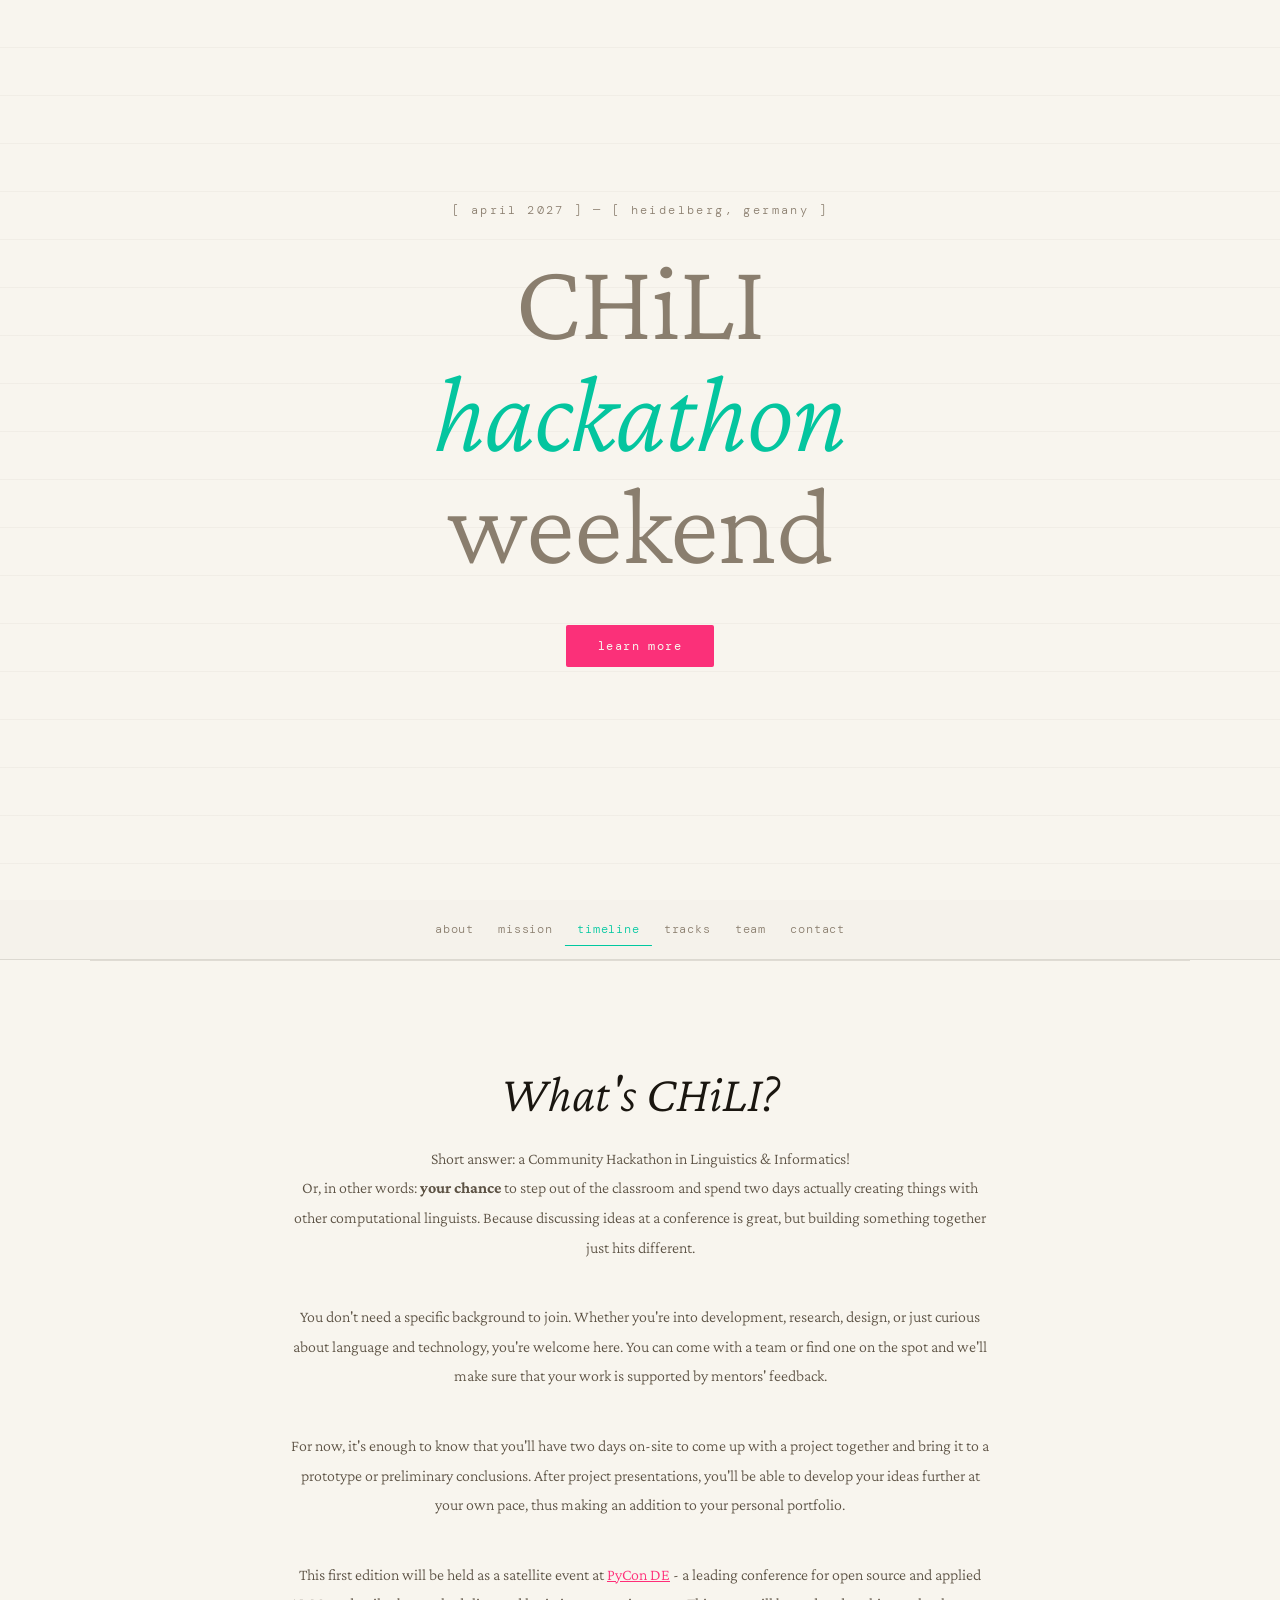
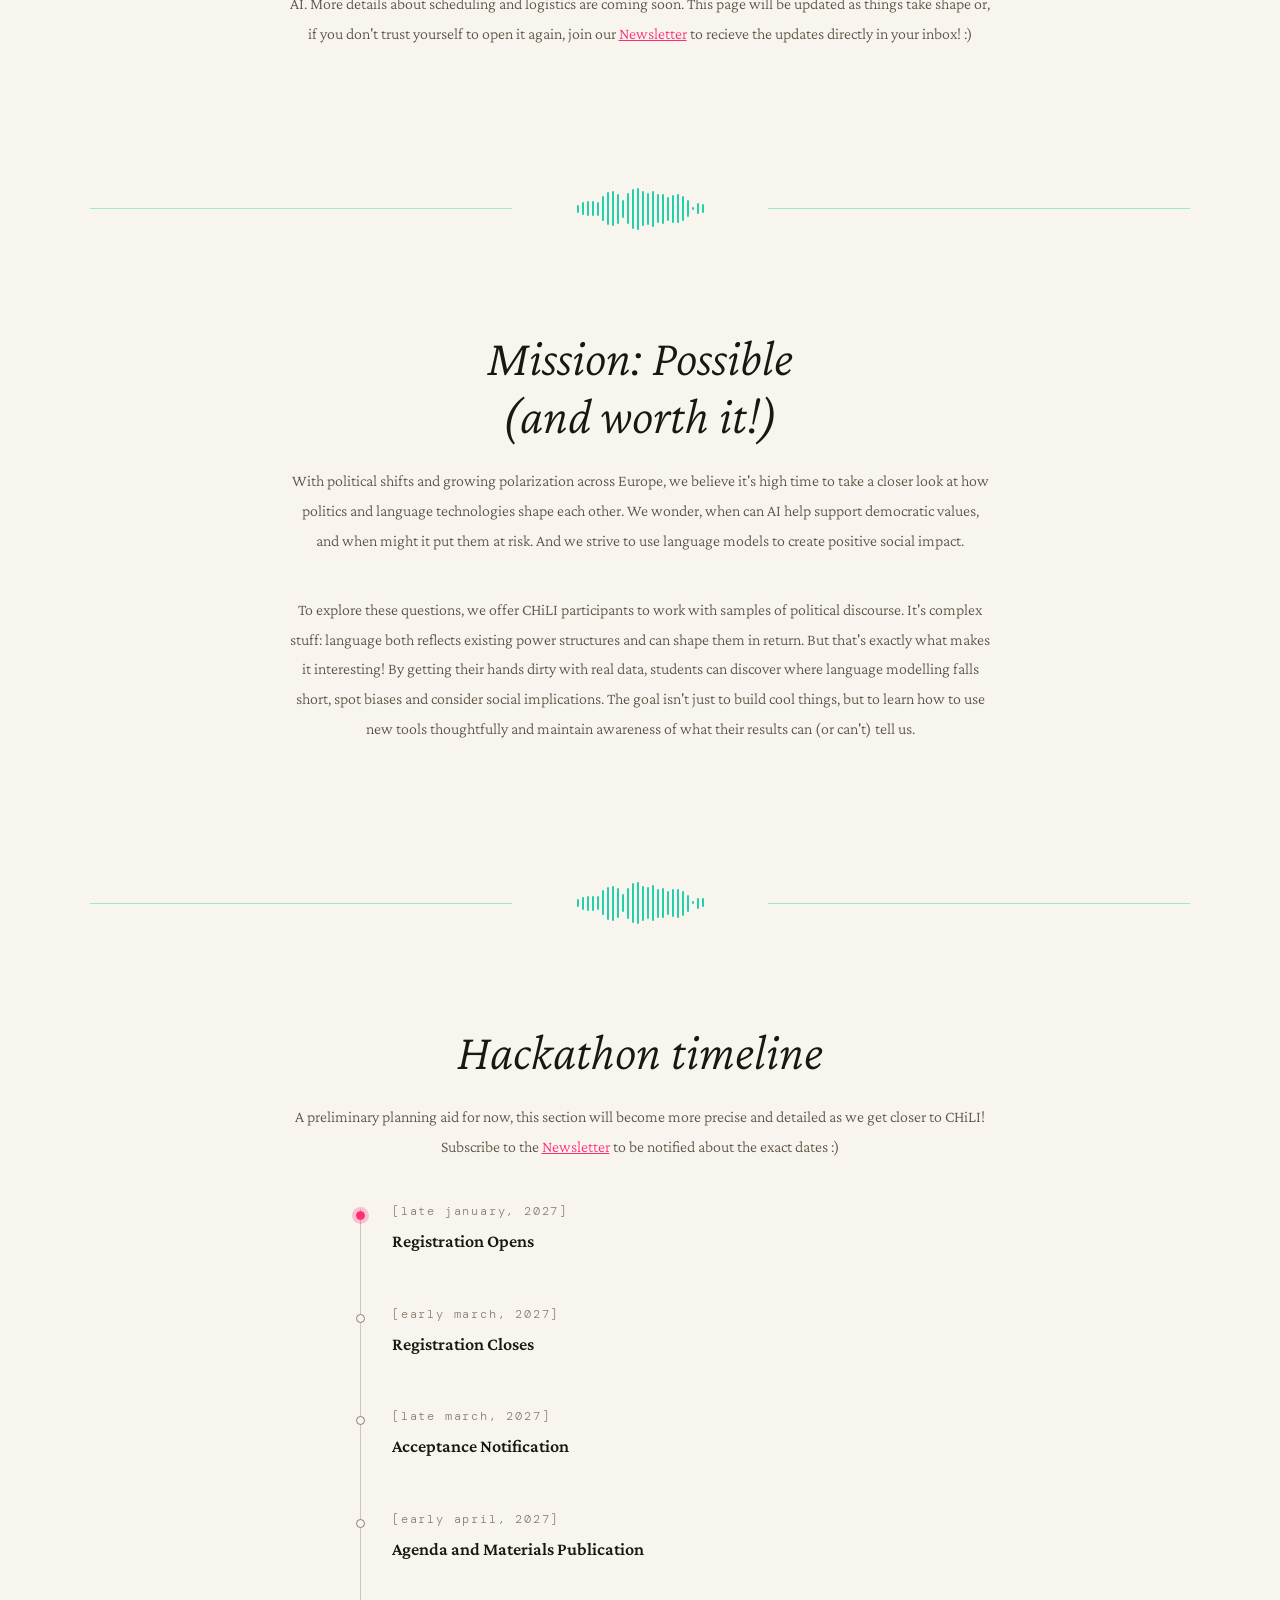
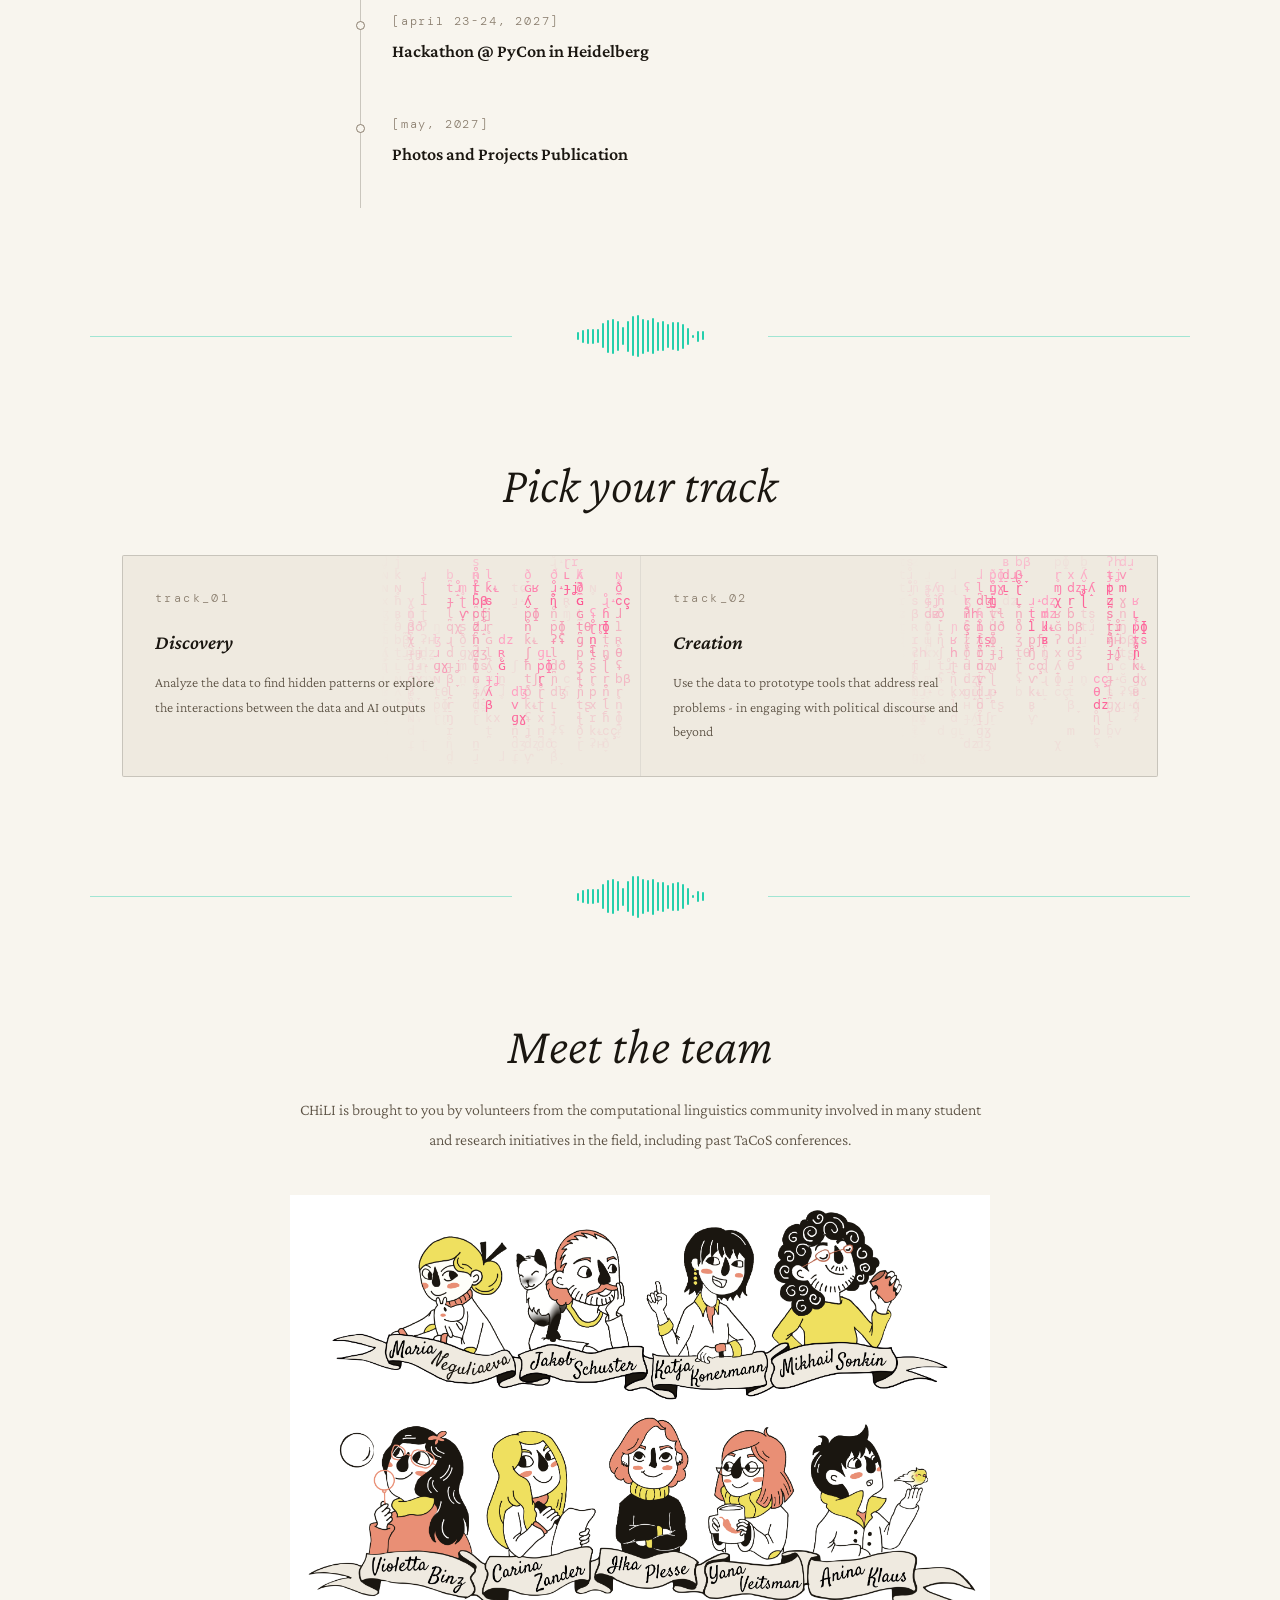
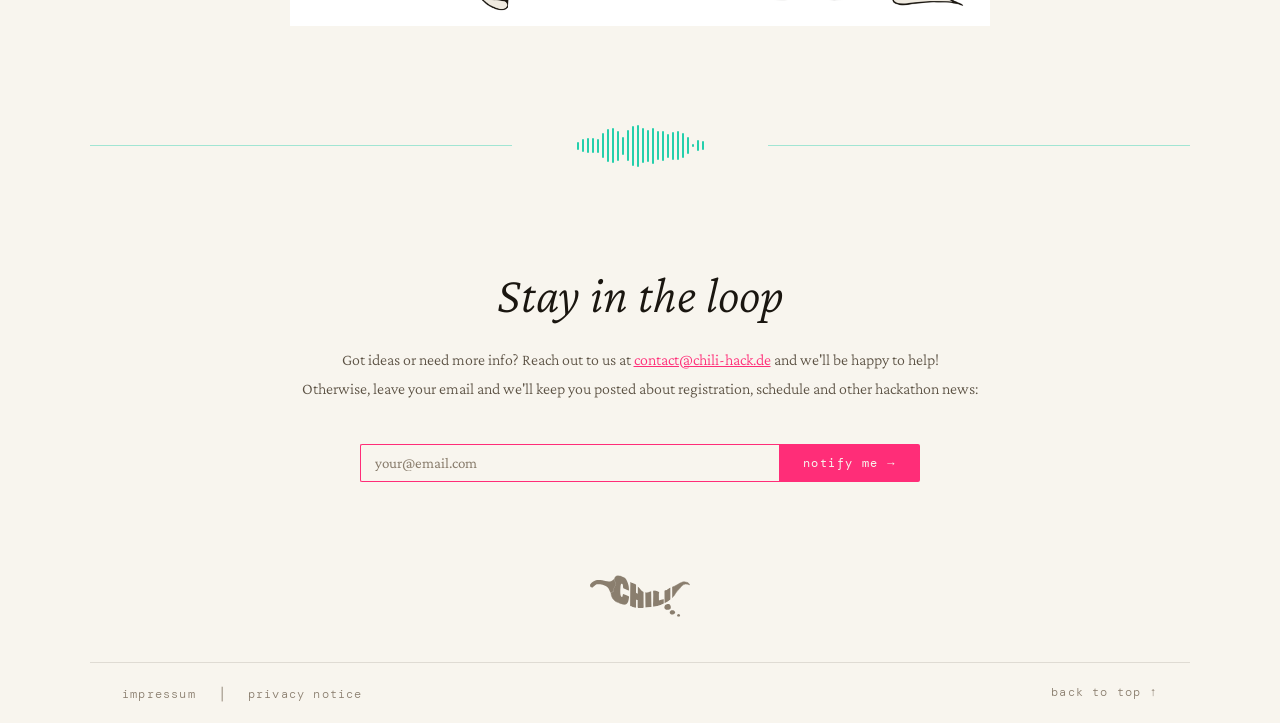
==== commit 44299815: "Privacy and legal notice" ====
--- a/index.html
+++ b/index.html
@@ -325,7 +325,7 @@
 <footer>
   <div class="footer-row">
   <ul class="footer-links">
-    <li><a href="legal-notice.html">legal notice</a></li>
+    <li><a href="legal-notice.html">impressum</a></li>
     <li style = 'color: var(--muted);'>|</li>
     <li><a href="privacy-notice.html">privacy notice</a></li>
   </ul>
--- a/style.css
+++ b/style.css
@@ -392,6 +392,15 @@
     color: var(--text);
 }
 
+h3{
+    font-family: var(--font-head);
+    font-size: clamp(1.4rem, 2.5vw, 2.2rem);
+    font-weight: 300;
+    line-height: 1.15;
+    margin-bottom: 1.25rem;
+    color: var(--text);
+}
+
 .section-desc {
     font-family: var(--font-head);
     font-size: 16px;
@@ -993,78 +1002,9 @@
     margin: 0 auto;
 }
 
-.register-box {
-    border: 1px solid var(--border);
-    border-radius: 2px;
-    padding: 4rem 3rem;
-    background: var(--bg2);
-}
-
-.register-form {
-    display: flex;
-    flex-direction: column;
-    gap: 12px;
-    margin-top: 2rem;
-    text-align: left;
-}
-
 .form-row { display: grid; grid-template-columns: 1fr 1fr; gap: 12px; }
 
 .form-field { display: flex; flex-direction: column; gap: 6px; }
-
-.form-label {
-    font-family: var(--font-mono);
-    font-size: 12px;
-    letter-spacing: 0.12em;
-    text-transform: lowercase;
-    color: var(--muted2);
-}
-
-.form-input {
-    background: var(--bg);
-    border: 1px solid var(--border-bright);
-    border-radius: 2px;
-    padding: 10px 14px;
-    font-family: var(--font-head);
-    font-size: 15px;
-    color: var(--text);
-    outline: none;
-    transition: border-color 0.2s;
-}
-.form-input:focus { border-color: var(--accent); }
-.form-input::placeholder { color: var(--muted); }
-
-.form-select {
-    background: var(--bg);
-    border: 1px solid var(--border-bright);
-    border-radius: 2px;
-    padding: 10px 14px;
-    font-family: var(--font-head);
-    font-size: 15px;
-    color: var(--text);
-    outline: none;
-    appearance: none;
-    cursor: pointer;
-}
-.form-select:focus { border-color: var(--accent); }
-
-.form-submit {
-    width: 100%;
-    padding: 14px;
-    background: var(--accent);
-    color: var(--bg);
-    border: none;
-    border-radius: 2px;
-    font-family: var(--font-mono);
-    font-size: 12px;
-    font-weight: 400;
-    letter-spacing: 0.12em;
-    text-transform: lowercase;
-    cursor: pointer;
-    margin-top: 8px;
-    transition: opacity 0.2s;
-}
-.form-submit:hover { opacity: 0.85; }
 
 /* ── FOOTER ── */
 .footer-logo {
@@ -1160,4 +1100,7 @@
         align-items: center;      
         gap: 1rem;
     }
+    .newsletter-form {
+        max-width: 360spx;
+    }
 }
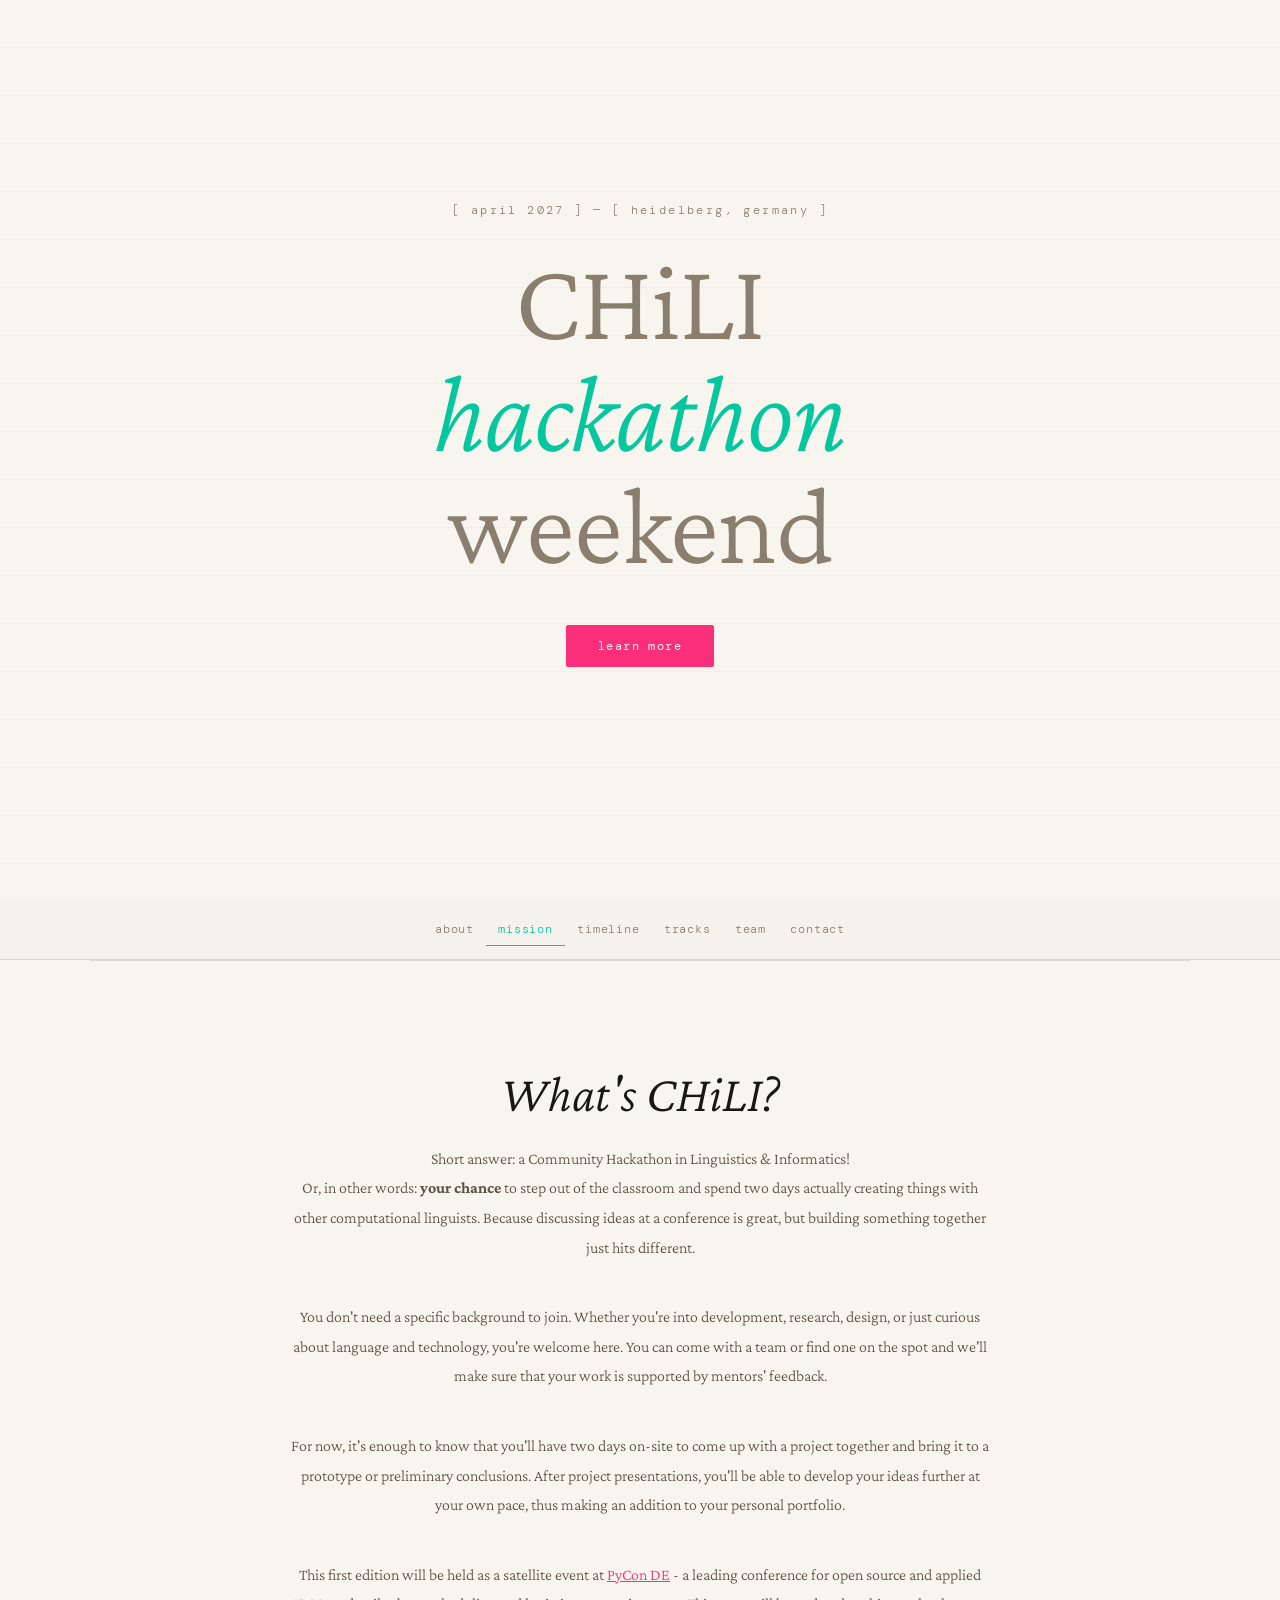
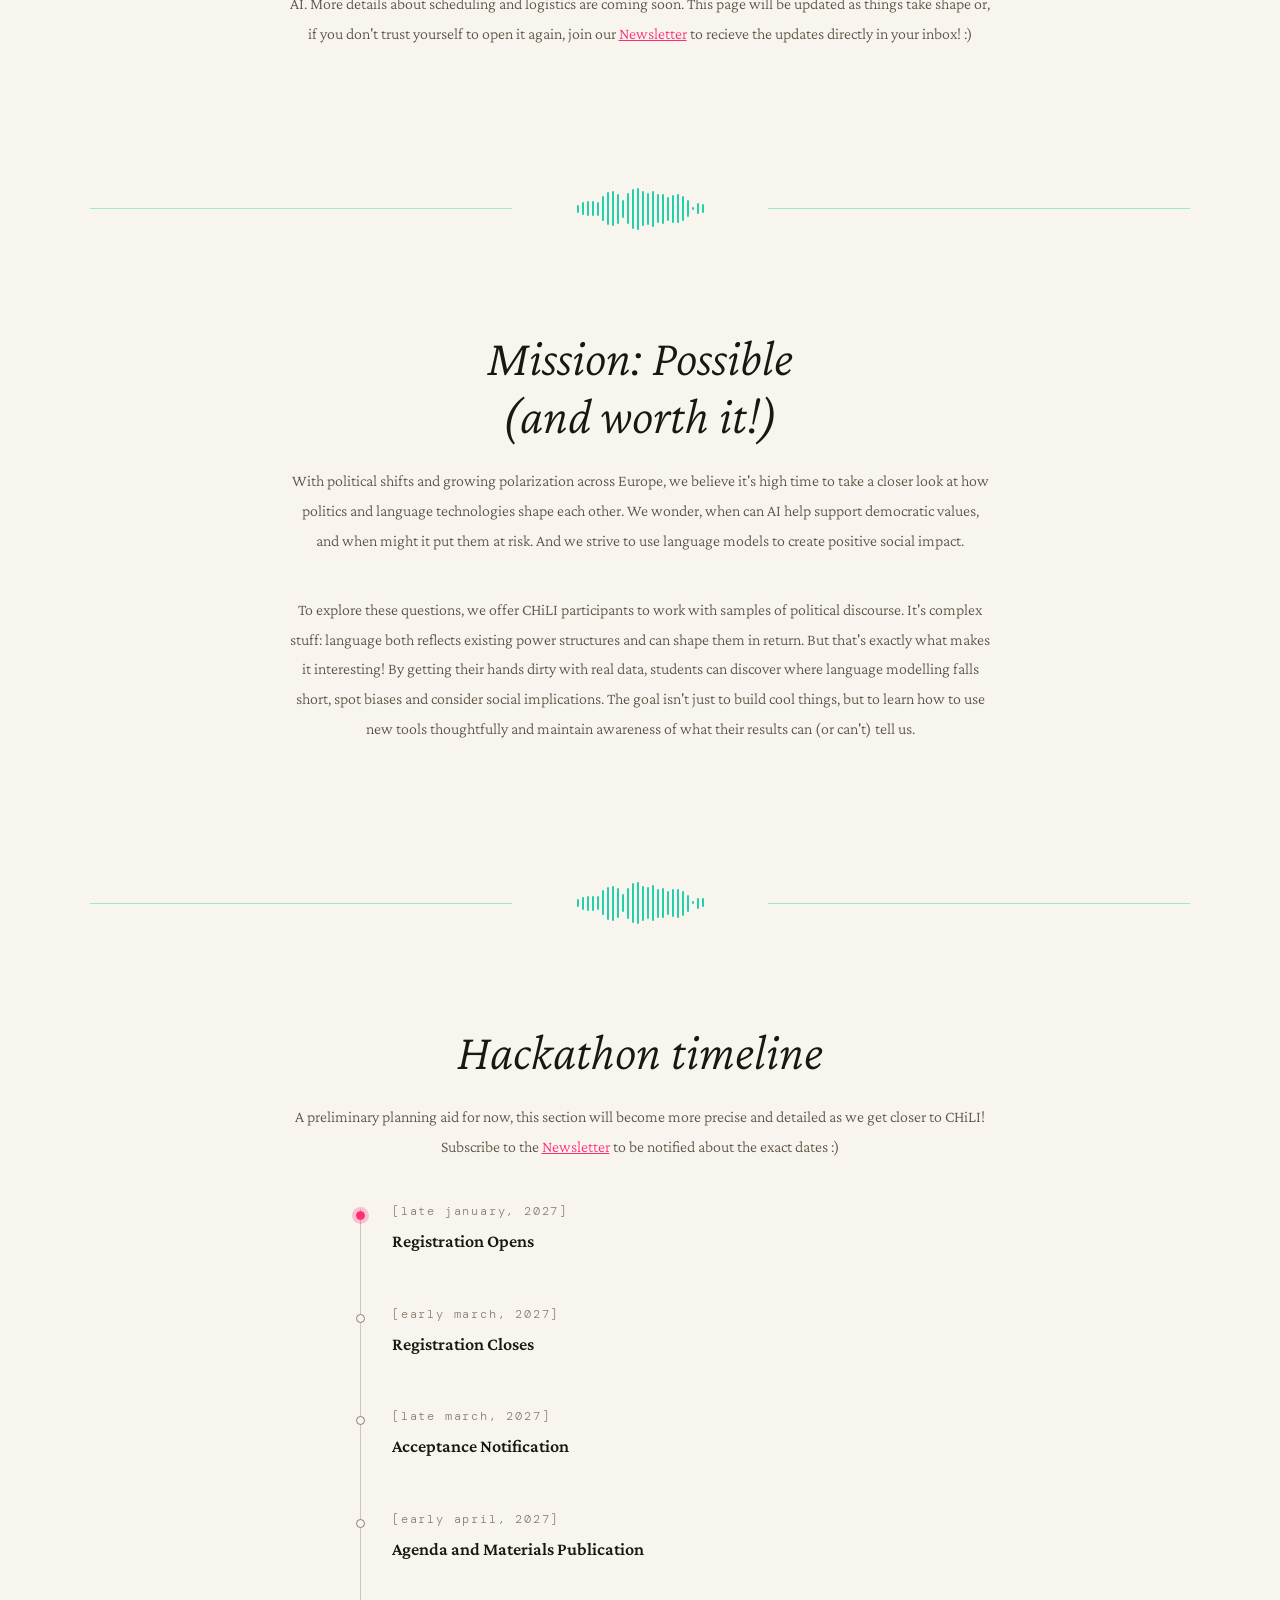
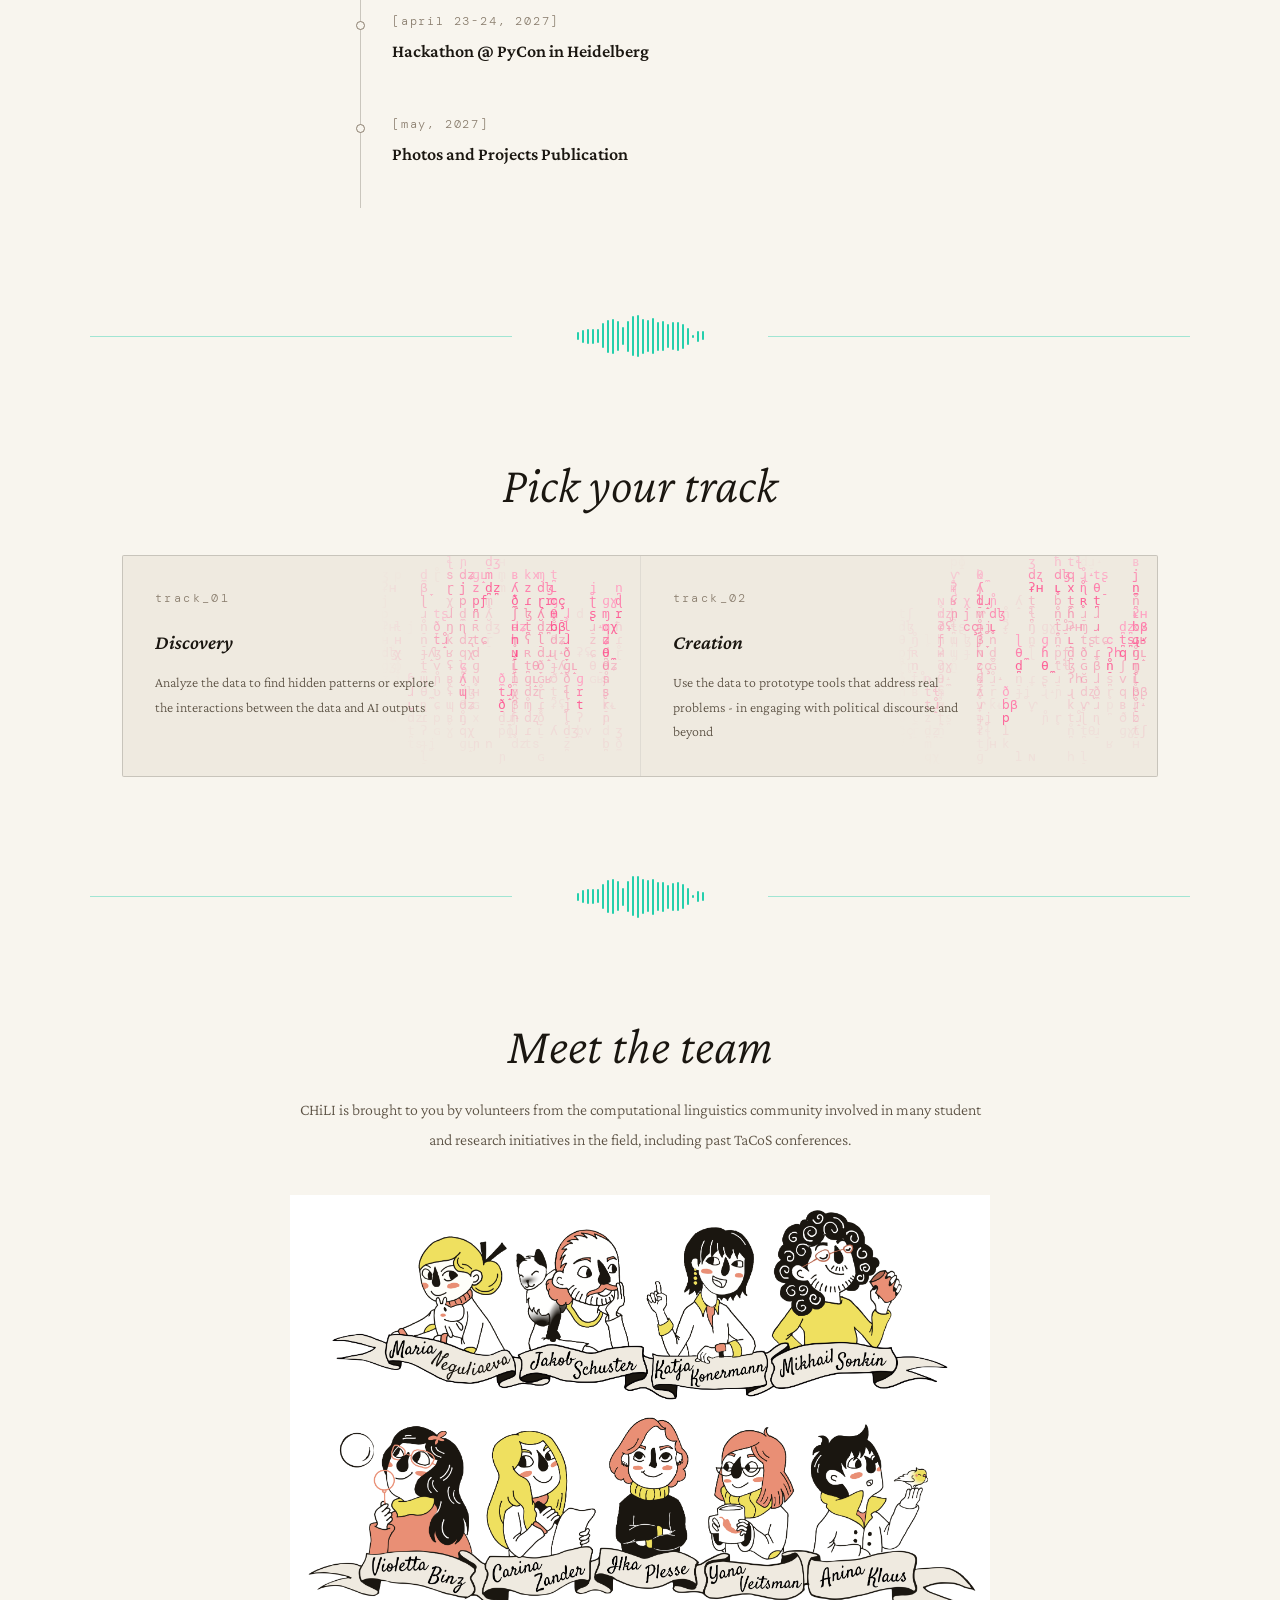
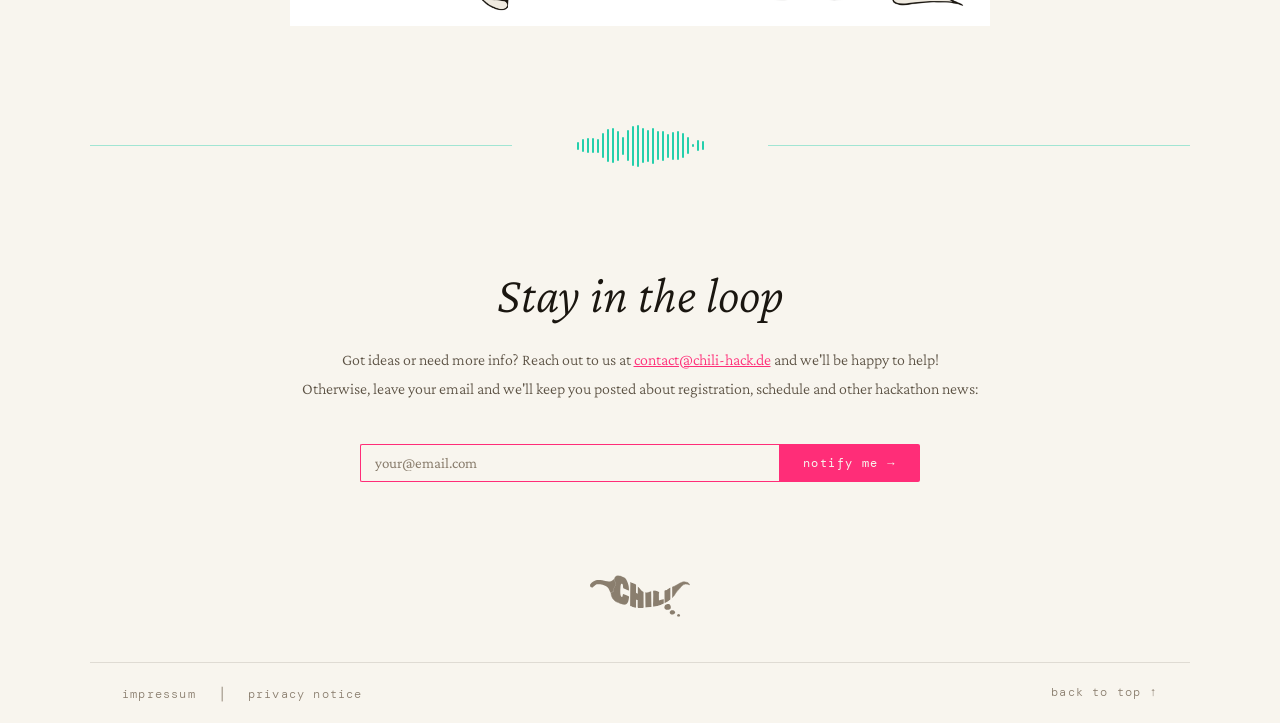
==== commit a501c47f: "Code clean-up" ====
--- a/index.html
+++ b/index.html
@@ -101,38 +101,6 @@
 </section>
 
 <div class="wave-divider"><span class="wave-divider-line"></span><div class="wave-divider-bars"></div><span class="wave-divider-line"></span></div>
-
-
-<!-- WHO -->
-<!--section id="who">
-  <span class="section-label">02 — who can participate</span>
-  <h2 class="section-title">Built for builders<br><em style="font-weight:300;color:var(--muted2)">of all kinds</em></h2>
-  <p class="section-desc">We welcome anyone passionate about language and technology. No prior hackathon experience required.</p>
-  <div class="who-cards">
-    <div class="who-card">
-      <div class="who-card-glyph">/lɪŋ/</div>
-      <div class="who-card-title">Linguists</div>
-      <div class="who-card-desc">Phonologists, syntacticians, field workers — your domain knowledge shapes the most grounded solutions.</div>
-    </div>
-    <div class="who-card">
-      <div class="who-card-glyph">NLP()</div>
-      <div class="who-card-title">Developers</div>
-      <div class="who-card-desc">ML engineers, full-stack, data scientists — bring the computational power to make ideas real.</div>
-    </div>
-    <div class="who-card">
-      <div class="who-card-glyph">∂x/∂t</div>
-      <div class="who-card-title">Researchers</div>
-      <div class="who-card-desc">Academia and industry researchers who want to prototype and test ideas beyond the lab.</div>
-    </div>
-    <div class="who-card">
-      <div class="who-card-glyph">UX ↔</div>
-      <div class="who-card-title">Designers</div>
-      <div class="who-card-desc">Human-centred designers who can make language technology usable by the people it serves.</div>
-    </div>
-  </div>
-</section>
-
-<hr class="section-divider"-->
 
 <!-- TIMELINE -->
 <section id="timeline">
--- a/style.css
+++ b/style.css
@@ -46,25 +46,6 @@
     border-bottom: 1px solid var(--border);
 }
 
-.nav-logo {
-    font-family: var(--font-head);
-    font-size: 17px;
-    font-weight: 600;
-    font-style: italic;
-    color: var(--text);
-    letter-spacing: 0.01em;
-}
-
-.nav-logo span {
-    font-family: var(--font-mono);
-    font-style: normal;
-    font-size: 12px;
-    color: var(--accent);
-    letter-spacing: 0.06em;
-    margin-left: 6px;
-    vertical-align: middle;
-}
-
 .nav-links {
     display: flex;
     gap: 0;
@@ -166,12 +147,6 @@
     margin-bottom: 1.5rem;
 }
 
-.hero-eyebrow-line {
-    height: 1px;
-    width: 48px;
-    background: var(--border-bright);
-}
-
 .hero-eyebrow-text {
     font-family: var(--font-mono);
     font-size: 12px;
@@ -226,56 +201,6 @@
     color: var(--muted);
     font-weight: 300;
     font-style: normal
-}
-
-.hero-sub {
-    position: relative;
-    font-family: var(--font-head);
-    font-size: 18px;
-    font-weight: 300;
-    color: var(--muted2);
-    max-width: 520px;
-    margin: 0 auto 2.5rem;
-    line-height: 1.7;
-}
-
-.hero-meta {
-    position: relative;
-    display: flex;
-    gap: 0;
-    justify-content: center;
-    margin-bottom: 2.5rem;
-    flex-wrap: wrap;
-    border: 1px solid var(--border);
-    background: rgba(245,242,235,0.7);
-    border-radius: 2px;
-    overflow: hidden;
-}
-
-.hero-meta-item {
-    text-align: center;
-    padding: 1rem 2.2rem;
-    border-right: 1px solid var(--border);
-}
-.hero-meta-item:last-child { border-right: none; }
-
-.hero-meta-label {
-    font-family: var(--font-mono);
-    font-size: 12px;
-    letter-spacing: 0.15em;
-    text-transform: lowercase;
-    color: var(--muted);
-    display: block;
-    margin-bottom: 5px;
-}
-
-.hero-meta-value {
-    font-family: var(--font-head);
-    font-size: 22px;
-    font-weight: 600;
-    font-style: italic;
-    color: var(--text);
-    line-height: 1;
 }
 
 .hero-buttons {
@@ -426,110 +351,6 @@
     color: var(--accent2);
 }
 
-/* ── ABOUT ── */
-.about-grid {
-    display: grid;
-    grid-template-columns: 1fr 1fr;
-    gap: 3.5rem;
-    align-items: start;
-}
-
-.about-body {
-    font-family: var(--font-head);
-    font-size: 16px;
-    font-weight: 300;
-    color: var(--muted2);
-    line-height: 1.85;
-    text-align: left;
-}
-
-.about-stat-grid {
-    display: grid;
-    grid-template-columns: 1fr 1fr;
-    gap: 1px;
-    background: var(--border);
-    border: 1px solid var(--border);
-    border-radius: 2px;
-    overflow: hidden;
-}
-
-.about-stat {
-    background: var(--bg2);
-    padding: 1.75rem;
-    transition: background 0.2s;
-}
-
-.about-stat:hover { background: var(--bg3); }
-
-.about-stat-num {
-    font-family: var(--font-head);
-    font-size: 3rem;
-    font-weight: 300;
-    font-style: italic;
-    color: var(--text);
-    line-height: 1;
-    margin-bottom: 4px;
-}
-
-.about-stat-num span { color: var(--accent); font-style: normal; font-family: var(--font-mono); font-size: 0.55em; }
-
-.about-stat-label {
-    font-family: var(--font-mono);
-    font-size: 10px;
-    letter-spacing: 0.1em;
-    color: var(--muted);
-    text-transform: lowercase;
-}
-
-/* ── WHO ── */
-.who-cards {
-    display: grid;
-    grid-template-columns: repeat(auto-fit, minmax(200px, 1fr));
-    gap: 1px;
-    background: var(--border);
-    border: 1px solid var(--border);
-    border-radius: 2px;
-    overflow: hidden;
-}
-
-.who-card {
-    background: var(--bg2);
-    padding: 2rem 1.75rem;
-    transition: background 0.2s;
-    border-left: 2px solid transparent;
-}
-
-.who-card:hover {
-    background: var(--bg3);
-    border-left-color: var(--accent);
-}
-
-.who-card-glyph {
-    font-family: var(--font-mono);
-    font-size: 12px;
-    color: var(--accent);
-    letter-spacing: 0.1em;
-    margin-bottom: 1rem;
-    opacity: 0.7;
-}
-
-.who-card-title {
-    font-family: var(--font-head);
-    font-size: 18px;
-    font-weight: 600;
-    font-style: italic;
-    margin-bottom: 8px;
-    color: var(--text);
-}
-
-.who-card-desc {
-    font-family: var(--font-head);
-    font-size: 14px;
-    font-weight: 300;
-    color: var(--muted2);
-    line-height: 1.7;
-}
-
 /* ── TIMELINE ── */
 
 .timeline {
@@ -608,31 +429,6 @@
     line-height: 1.7;
 }
 
-.timeline-badge {
-    display: inline-flex;
-    align-items: center;
-    gap: 6px;
-    font-family: var(--font-mono);
-    font-size: 12px;
-    letter-spacing: 0.12em;
-    text-transform: lowercase;
-    padding: 3px 10px;
-    border-radius: 1px;
-    margin-top: 8px;
-    background: var(--accent-dim);
-    color: var(--accent);
-    border: 1px solid rgba(0,200,160,0.3);
-}
-
-.timeline-badge::before {
-    content: '';
-    width: 5px;
-    height: 5px;
-    border-radius: 50%;
-    background: var(--accent);
-    animation: pulse 2s ease-in-out infinite;
-}
-
 @keyframes pulse {
     0%,100% { opacity: 1; transform: scale(1); }
     50% { opacity: 0.5; transform: scale(0.7); }
@@ -701,25 +497,6 @@
     font-weight: 300;
     color: var(--muted2);
     line-height: 1.75;
-}
-
-.challenge-tags {
-    display: flex;
-    flex-wrap: wrap;
-    gap: 6px;
-    margin-top: 1.25rem;
-}
-
-.challenge-tag {
-    font-family: var(--font-mono);
-    font-size: 12px;
-    letter-spacing: 0.1em;
-    text-transform: lowercase;
-    padding: 3px 10px;
-    border: 1px solid var(--border-bright);
-    border-radius: 1px;
-    color: var(--muted2);
-    transition: border-color 0.2s, color 0.2s;
 }
 
 .challenge-card:hover .challenge-tag {
@@ -953,6 +730,7 @@
     max-width: 680px;
     border-bottom: 1px solid var(--border);
 }
+
 /* ── NEWSLETTER ── */
 .newsletter-form {
     display: flex;
@@ -1007,6 +785,7 @@
 .form-field { display: flex; flex-direction: column; gap: 6px; }
 
 /* ── FOOTER ── */
+
 .footer-logo {
     padding: 1rem 2rem 1rem;
     max-width: 1100px;
@@ -1100,7 +879,5 @@
         align-items: center;      
         gap: 1rem;
     }
-    .newsletter-form {
-        max-width: 360spx;
-    }
+    .newsletter-input { min-width: 0; }  
 }
